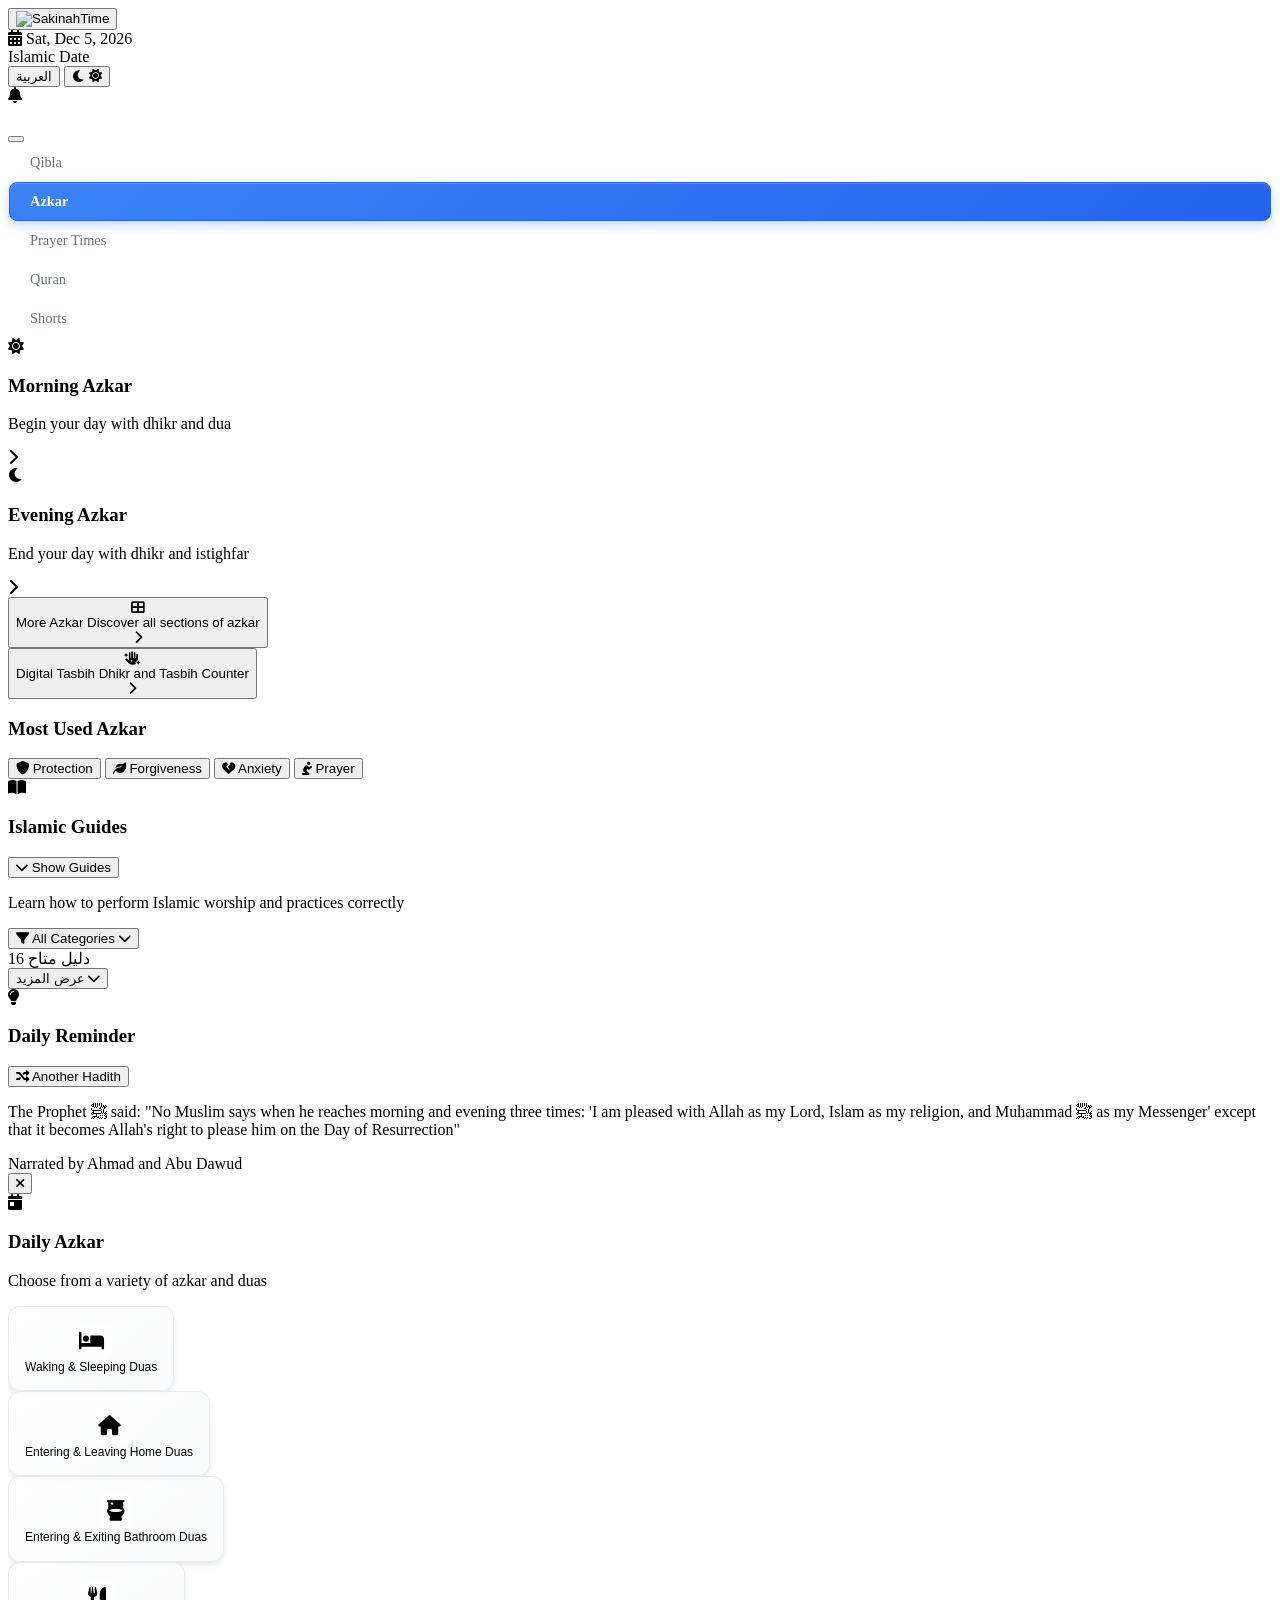
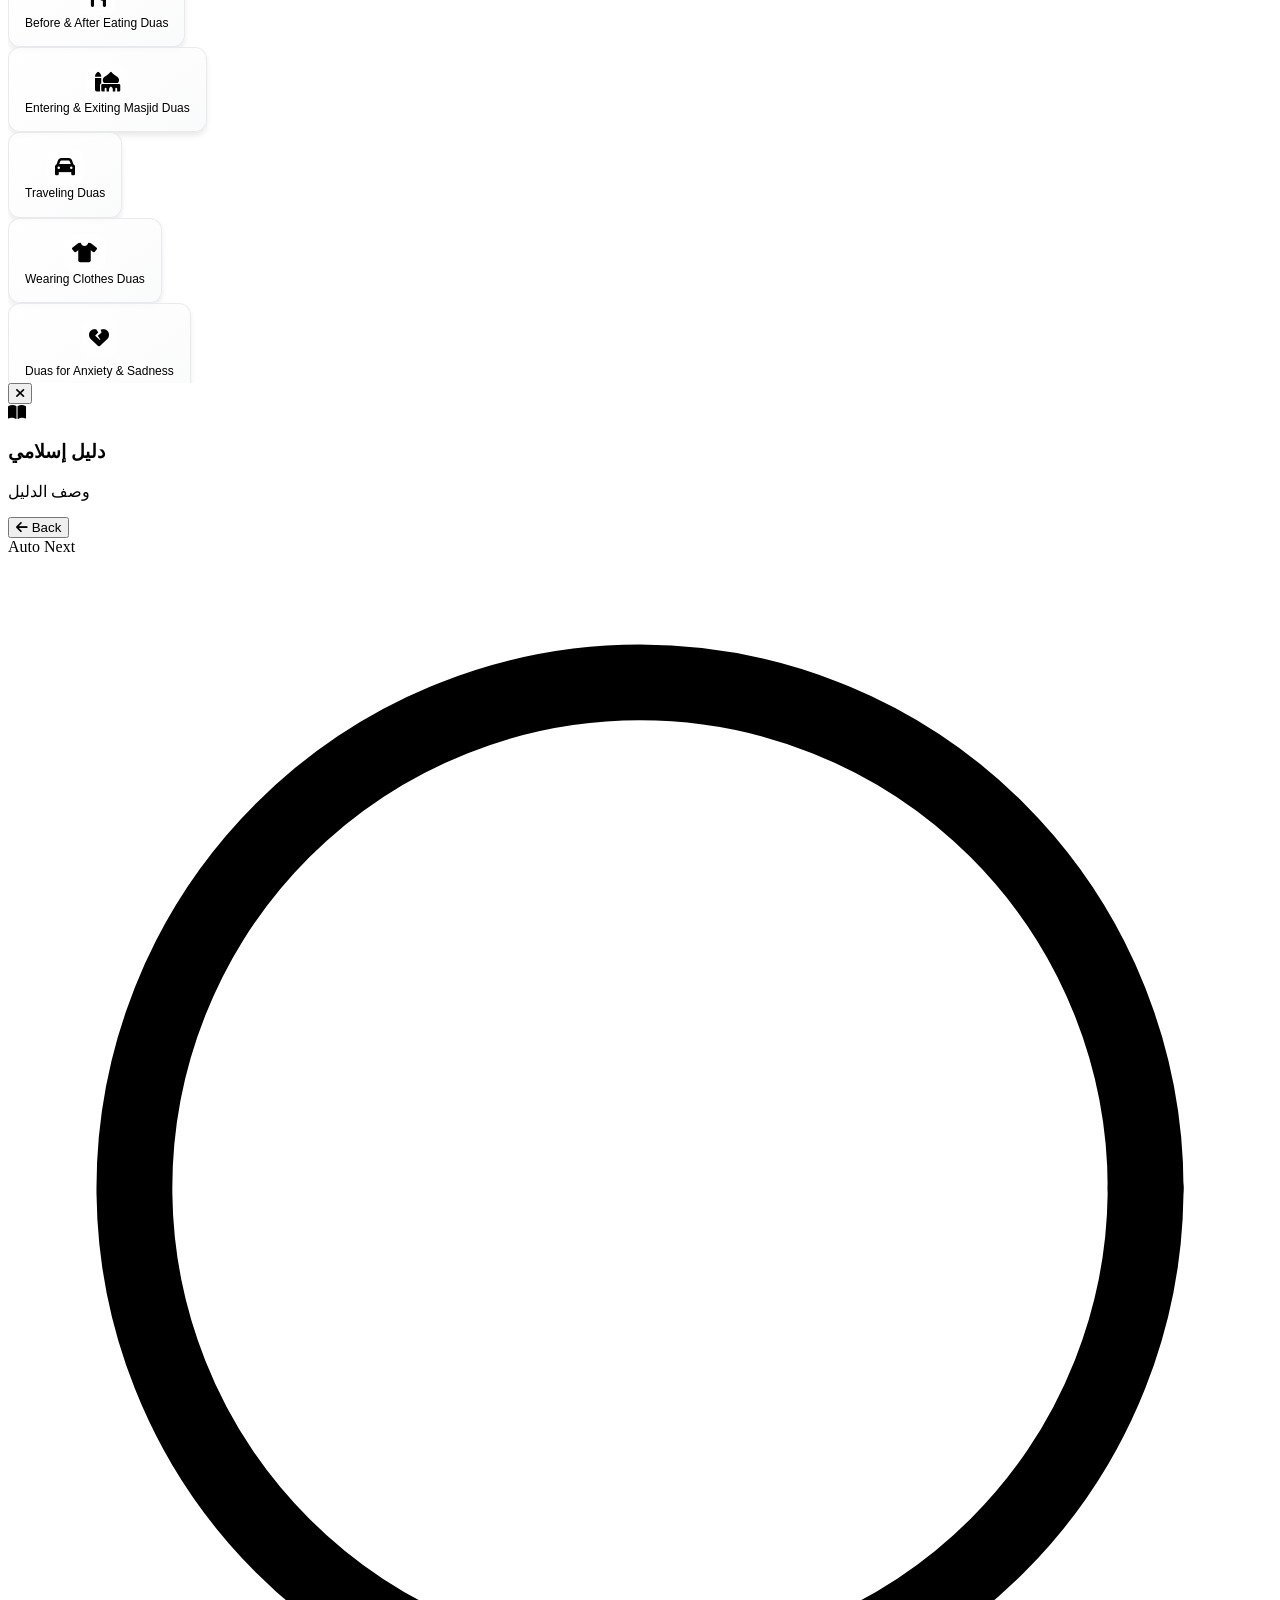
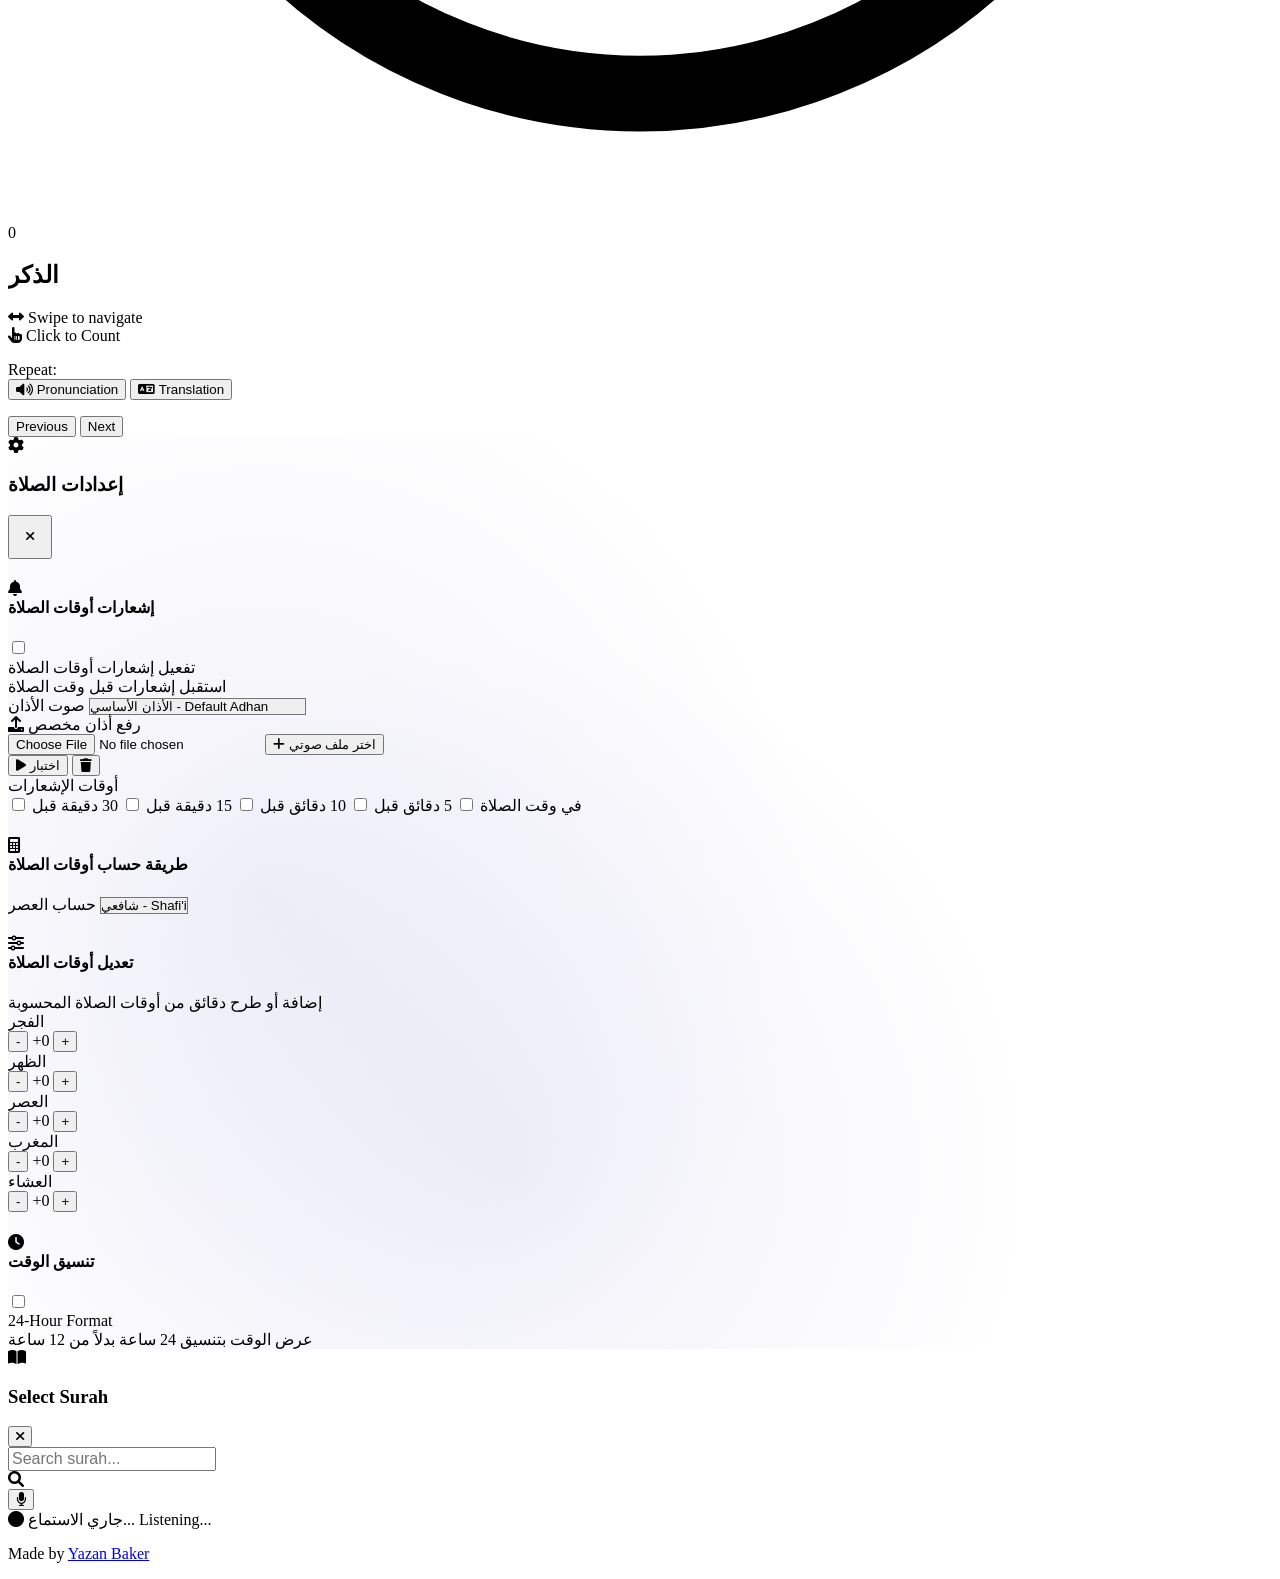
==== index.html @ d9d670bd "fixed https" ====
<!DOCTYPE html>
<html lang="en" dir="ltr" class="dark">
<head>
    <meta charset="UTF-8">
    <meta name="viewport" content="width=device-width, initial-scale=1.0, maximum-scale=1.0, user-scalable=no, viewport-fit=cover, height=device-height">
    <!-- Add iOS-specific meta tags -->
    <meta name="apple-mobile-web-app-capable" content="yes">
    <meta name="apple-mobile-web-app-status-bar-style" content="black-translucent">
    <meta name="apple-mobile-web-app-title" content="SakinahTime">
    <meta name="apple-touch-fullscreen" content="yes">
    <meta name="format-detection" content="telephone=no">
    <meta name="msapplication-tap-highlight" content="no">
    
    <!-- iOS Icons -->
    <link rel="apple-touch-icon" href="icon1.png">
    <link rel="apple-touch-icon" sizes="152x152" href="icon1.png">
    <link rel="apple-touch-icon" sizes="180x180" href="icon2.png">
    <link rel="apple-touch-icon" sizes="167x167" href="icon1.png">
    
    <!-- iOS Splash Screens -->
    <link rel="apple-touch-startup-image" media="screen and (device-width: 430px) and (device-height: 932px) and (-webkit-device-pixel-ratio: 3)" href="icon2.png">
    <link rel="apple-touch-startup-image" media="screen and (device-width: 393px) and (device-height: 852px) and (-webkit-device-pixel-ratio: 3)" href="icon2.png">
    <link rel="apple-touch-startup-image" media="screen and (device-width: 428px) and (device-height: 926px) and (-webkit-device-pixel-ratio: 3)" href="icon2.png">
    <link rel="apple-touch-startup-image" media="screen and (device-width: 390px) and (device-height: 844px) and (-webkit-device-pixel-ratio: 3)" href="icon2.png">
    <link rel="apple-touch-startup-image" media="screen and (device-width: 375px) and (device-height: 812px) and (-webkit-device-pixel-ratio: 3)" href="icon2.png">
    <link rel="apple-touch-startup-image" media="screen and (device-width: 414px) and (device-height: 896px) and (-webkit-device-pixel-ratio: 3)" href="icon2.png">
    <link rel="apple-touch-startup-image" media="screen and (device-width: 414px) and (device-height: 896px) and (-webkit-device-pixel-ratio: 2)" href="icon2.png">
    <link rel="apple-touch-startup-image" media="screen and (device-width: 375px) and (device-height: 667px) and (-webkit-device-pixel-ratio: 2)" href="icon2.png">
    <link rel="apple-touch-startup-image" media="screen and (device-width: 320px) and (device-height: 568px) and (-webkit-device-pixel-ratio: 2)" href="icon2.png">
    
    <link rel="manifest" href="manifest.json">
    <!-- Add favicon -->
    <link rel="icon" type="image/png" sizes="32x32" href="favicon-32x32.png">
    <link rel="icon" type="image/png" sizes="16x16" href="favicon-16x16.png">
    <link rel="shortcut icon" href="favicon.ico">
    <link rel="stylesheet" href="https://cdnjs.cloudflare.com/ajax/libs/font-awesome/6.0.0/css/all.min.css" />
    <!-- Reliable Quran fonts from Google Fonts -->
    <link href="https://fonts.googleapis.com/css2?family=Amiri+Quran:wght@400&display=swap" rel="stylesheet">
    <link href="https://fonts.googleapis.com/css2?family=Scheherazade+New:wght@400&display=swap" rel="stylesheet">
    <title>SakinahTime - سكينة</title>
    
    <!-- API Configuration: Uncomment and set this if your backend is on a different domain -->
    <script>window.API_BASE_URL = 'https://api.sakinahtime.com';</script>
    <script src="https://cdn.tailwindcss.com"></script>
    <script>
        // Configure Tailwind dark mode
        tailwind.config = {
            darkMode: 'class',
            theme: {
                extend: {
                    colors: {
                        dark: {
                            bg: '#1a1a1a',
                            text: '#ffffff',
                            primary: '#3B82F6',
                            secondary: '#4B5563'
                        }
                    }
                }
            }
        }
    </script>

    <!-- External CSS Files -->
    <link rel="stylesheet" href="styles/base.css">
    <link rel="stylesheet" href="styles/animations.css">
    <link rel="stylesheet" href="styles/components.css?v=1.1">
    <link rel="stylesheet" href="styles/responsive.css">










    <link href="https://fonts.googleapis.com/css2?family=Amiri+Quran&display=swap" rel="stylesheet">
</head>


<body class="bg-gradient-to-b from-gray-100 to-white dark:from-gray-900 dark:to-gray-800 text-gray-900 dark:text-gray-100 min-h-screen flex flex-col transition-colors duration-150 overflow-x-hidden">
    <!-- Remove debug panel -->
    

    
    <!-- Header Section -->
    <header class="bg-gradient-to-r from-white via-gray-50 to-white dark:from-gray-800 dark:via-gray-850 dark:to-gray-800 shadow-lg border-b border-gray-100 dark:border-gray-700">
        <div class="max-w-7xl mx-auto px-3 sm:px-6 lg:px-8">
            <div class="flex items-center justify-between py-3 sm:py-4">
                <!-- Brand Section -->
                <div class="flex items-center gap-3">
                    <button onclick="goToHomeScreen()" class="group focus:outline-none focus:ring-2 focus:ring-blue-500 focus:ring-offset-2 rounded-lg transition-transform duration-150" title="العودة للرئيسية - Go to Home">
                        <img src="icon1.png" alt="SakinahTime" class="h-8 w-8 sm:h-10 sm:w-10 rounded-lg shadow-md group-hover:shadow-lg transition-transform duration-150 group-hover:scale-105 border-2 border-transparent group-hover:border-blue-200 dark:group-hover:border-blue-400">
                    </button>
                    
                    <!-- Date Display -->
                    <div class="flex flex-col text-xs text-gray-500 dark:text-gray-400">
                        <div class="flex items-center gap-1">
                            <i class="fas fa-calendar-alt text-blue-500 text-[10px] sm:text-xs flex-shrink-0"></i>
                            <span id="gregorianDate" class="text-[10px] sm:text-xs">Loading...</span>
                        </div>
                        <div class="text-[8px] sm:text-[10px] text-gray-400 dark:text-gray-500" id="hijriDate"></div>
                    </div>
                </div>

                <!-- Actions Section -->
                <div class="flex items-center space-x-2 rtl:space-x-reverse">
                    <!-- Language Toggle -->
                    <button onclick="switchLanguage()" id="langToggle" 
                        class="group relative p-2 sm:p-2.5 text-sm font-medium text-gray-600 dark:text-gray-300 hover:text-blue-600 dark:hover:text-blue-400 bg-white/70 dark:bg-gray-700/70 hover:bg-blue-50 dark:hover:bg-blue-900/30 rounded-xl border border-gray-200 dark:border-gray-600 hover:border-blue-300 dark:hover:border-blue-500 transition-transform duration-150 focus:outline-none focus:ring-2 focus:ring-blue-500 focus:ring-offset-2 shadow-sm hover:shadow-md transform hover:scale-105" 
                        title="Switch Language - تبديل اللغة">
                        <i class="fas fa-globe text-sm sm:mr-1.5 rtl:sm:mr-0 rtl:sm:ml-1.5 group-hover:rotate-12 transition-transform duration-150"></i>
                        <span class="hidden sm:inline">English</span>
                        <span class="sm:hidden">EN</span>
                    </button>

                    <!-- Dark Mode Toggle -->
                    <button id="darkModeToggle" 
                        class="group relative p-2 sm:p-2.5 text-gray-600 dark:text-gray-300 hover:text-amber-600 dark:hover:text-amber-400 bg-white/70 dark:bg-gray-700/70 hover:bg-amber-50 dark:hover:bg-amber-900/30 rounded-xl border border-gray-200 dark:border-gray-600 hover:border-amber-300 dark:hover:border-amber-500 transition-transform duration-150 focus:outline-none focus:ring-2 focus:ring-amber-500 focus:ring-offset-2 shadow-sm hover:shadow-md transform hover:scale-105" 
                        title="Toggle Dark Mode - تبديل الوضع الليلي">
                        <i class="fas fa-moon dark:hidden text-sm group-hover:rotate-12 transition-transform duration-150"></i>
                        <i class="fas fa-sun hidden dark:block text-sm group-hover:rotate-180 transition-transform duration-150"></i>
                    </button>
                </div>
            </div>
        </div>
    </header>

    <!-- Reading Progress Bar -->
    <div id="readingProgressContainer" class="reading-progress-container">
        <div id="readingProgressBar" class="reading-progress-bar"></div>
    </div>



    <!-- Ayah Context Menu Popover -->
    <div id="ayahMenuPopover" style="display:none; position:absolute; z-index:10000;" class="bg-white dark:bg-gray-800 rounded-lg shadow-lg border border-gray-200 dark:border-gray-700 p-2 animate-general-fade-in">
      <div class="flex gap-1 justify-center">
        <button id="ayahMenuPlay" class="p-2 hover:bg-gray-100 dark:hover:bg-gray-700 rounded transition-colors" title="Play Ayah"><i class="fas fa-play"></i></button>
        <button id="ayahMenuTranslation" class="p-2 hover:bg-gray-100 dark:hover:bg-gray-700 rounded transition-colors" title="Show Translation"><i class="fas fa-language"></i></button>
        <button id="ayahMenuTafsir" class="p-2 hover:bg-gray-100 dark:hover:bg-gray-700 rounded transition-colors" title="Show Tafsir"><i class="fas fa-book-open"></i></button>
        <button id="ayahMenuBookmark" class="p-2 hover:bg-gray-100 dark:hover:bg-gray-700 rounded transition-colors" title="Bookmark"><i class="far fa-bookmark"></i></button>
                                    <div class="relative">
                                <button id="ayahMenuShare" class="p-2 hover:bg-gray-100 dark:hover:bg-gray-700 rounded transition-colors" title="Share Verse"><i class="fas fa-share-alt"></i></button>
                                <div id="shareDropdown" class="absolute right-0 top-full mt-1 bg-white dark:bg-gray-800 border border-gray-200 dark:border-gray-600 rounded-lg shadow-lg z-50 min-w-[160px] hidden">
                                    <button id="shareVerseOption" class="w-full text-left px-3 py-2 text-sm text-gray-700 dark:text-gray-200 hover:bg-gray-100 dark:hover:bg-gray-700 rounded-t-lg transition-colors">
                                        <i class="fas fa-share-alt mr-2"></i>
                                        <span id="shareVerseText">Share Verse</span>
                                    </button>
                                    <button id="generateVideoOption" class="w-full text-left px-3 py-2 text-sm text-gray-700 dark:text-gray-200 hover:bg-gray-100 dark:hover:bg-gray-700 rounded-b-lg transition-colors">
                                        <i class="fas fa-video mr-2"></i>
                                        <span id="generateVideoText">Generate Video</span>
                                    </button>
                                </div>
                            </div>
      </div>
    </div>
    <!-- Tutorial Modal -->
    <div id="tutorialModal" class="fixed inset-0 bg-black/60 z-50 hidden">
        <div class="fixed top-1/2 left-1/2 transform -translate-x-1/2 -translate-y-1/2 w-[90%] max-w-lg bg-white/95 dark:bg-gray-800/95 rounded-2xl p-8 shadow-2xl border border-white/20 dark:border-gray-700/50 text-right">
  
            <div class="text-center mb-6">
                <div class="w-16 h-16 mx-auto mb-4 bg-gradient-to-r from-blue-500 to-indigo-600 rounded-full flex items-center justify-center shadow-lg">
                    <i class="fas fa-bell text-2xl text-white"></i>
                </div>
                <h2 class="text-2xl font-bold bg-gradient-to-r from-blue-600 to-indigo-600 bg-clip-text text-transparent" id="tutorialTitle"></h2>
            </div>
  
            <div id="iosTutorial" class="hidden">
                <ol class="list-decimal list-inside space-y-4 text-gray-700 dark:text-gray-300" id="iosSteps"></ol>
                <div class="mt-6 p-4 bg-blue-50/70 dark:bg-blue-900/30 rounded-xl text-sm text-blue-700 dark:text-blue-300 border border-blue-200/50 dark:border-blue-700/50" id="iosNote"></div>
            </div>
  
            <div id="androidTutorial" class="hidden">
                <ol class="list-decimal list-inside space-y-4 text-gray-700 dark:text-gray-300" id="androidSteps"></ol>
            </div>
  
            <div class="mt-8 flex justify-center">
                <button onclick="closeTutorial()" class="bg-gradient-to-r from-blue-500 to-indigo-600 hover:from-blue-600 hover:to-indigo-700 text-white px-8 py-3 rounded-xl font-medium shadow-lg hover:shadow-xl transform hover:scale-105 transition-all duration-200" id="gotItButton"></button>
            </div>
        </div>
    </div>
  
  

    <!-- Tab Navigation -->
    <div class="main-tab-navigation flex justify-center bg-gradient-to-r from-gray-50 via-white to-gray-50 dark:from-gray-800 dark:via-gray-750 dark:to-gray-800 border-b-2 border-gray-100 dark:border-gray-700 px-4 py-2 shadow-sm">
        <div class="main-tab-container flex bg-white/60 dark:bg-gray-800/60 backdrop-blur-sm rounded-xl p-1 border border-gray-200/50 dark:border-gray-600/50 shadow-inner">
        <div class="tab" data-tab="qibla" id="qiblaTab" title="القبلة - Qibla Direction">القبلة</div>
        <div class="tab active" data-tab="adhkar" id="adhkarTab" title="الأذكار - Daily Remembrance">الأذكار</div>
        <div class="tab" data-tab="prayer" id="prayerTab" title="أوقات الصلاة - Prayer Times">أوقات الصلاة</div>
        <div class="tab" data-tab="quran" id="quranTab" title="القرآن - Holy Quran">القرآن</div>
        <div class="tab" data-tab="video" id="videoTab" title="إنشاء الفيديو - Shorts">فيديو</div>
        </div>
    </div>

    <!-- Quran Controls - Moved outside main for proper sticky behavior -->
    <div class="quran-controls-sticky flex items-center justify-between px-4 py-2 mb-6 gap-2 flex-nowrap min-w-0 z-50">
                    <!-- Left Section: Controls -->
                    <div class="flex items-center gap-1 flex-shrink-0">
                        <!-- Settings Button -->
                        <button onclick="toggleQuranSettings()" class="rounded-md p-2 transition-colors text-sm flex-shrink-0" id="settingsBtn" title="Quran Settings - إعدادات القرآن">
                            <i class="fas fa-cog w-3 h-3"></i>
                        </button>
                        
                        <!-- Reading Mode Button -->
                        <button onclick="toggleReadingMode()" id="btnReadingMode" class="text-green px-3 py-2 rounded-md  transition-colors text-sm flex-shrink-0" title="Toggle Reading Mode - تبديل وضع القراءة" disabled>
                            <i class="fas fa-book-open w-3 h-3"></i>
                        </button>
                        </div>

                    <!-- Center Section: Page & Juz Indicator -->
                    <div id="pageJuzIndicator" class="flex items-center gap-2 text-xs text-gray-500 dark:text-gray-400 hidden">
                        <span id="currentPageIndicator" class="px-2 py-1">صفحة ١</span>
                        <span id="currentJuzIndicator" class="px-2 py-1">جزء ١</span>
                        </div>

                    <!-- Right Section: Surah Selector -->
                    <div class="flex items-center flex-shrink-0 min-w-0">
                        <button id="surahMenuBtn" class="rounded-md px-3 py-2 flex items-center gap-2 text-sm transition-colors overflow-hidden" title="Select Surah - اختر السورة">
                            <span id="selectedSurahText" class="truncate">اختر السورة</span>
                            <i class="fas fa-chevron-down text-xs flex-shrink-0"></i>
                        </button>
                        </div>
                        </div>

    <main class="flex-grow flex items-center justify-center islamic-pattern overflow-y-auto">
        <!-- Loading Spinner -->
        <div id="loadingSpinner" class="fixed inset-0 flex justify-center items-center bg-white dark:bg-black z-50">
            <div class="w-12 h-12 border-4 border-blue-500 border-t-transparent rounded-full animate-spin"></div>
        </div>

        <!-- Quran Tab Content -->
        <div id="quranContent" class="tab-content w-full max-w-4xl p-4">
            <div class="bg-white dark:bg-gray-800 rounded-xl shadow-lg p-6">
                        
                <!-- Quran Search Bar -->
                <div class="quran-search-container mb-4">
                    <div class="relative">
                                        <div class="flex items-center bg-white/90 dark:bg-gray-700/90 backdrop-blur-sm border border-gray-200 dark:border-gray-600 rounded-xl shadow-lg overflow-hidden" dir="auto">
                    <div class="flex-shrink-0 px-4">
                        <i class="fas fa-search text-gray-400 dark:text-gray-500"></i>
                    </div>
                    <input 
                        type="text" 
                        id="quranSearchInput" 
                        class="flex-1 px-3 py-3 bg-transparent border-none outline-none text-gray-800 dark:text-gray-200 placeholder-gray-500 dark:placeholder-gray-400"
                        placeholder=""
                        autocomplete="off"
                        dir="auto"
                    >
                    <div class="flex-shrink-0 px-2">
                        <button 
                            id="quranSearchClearBtn" 
                            class="hidden p-2 text-gray-400 hover:text-gray-600 dark:hover:text-gray-300 transition-colors"
                            onclick="clearQuranSearch()"
                            title="Clear Search - مسح البحث"
                        >
                            <i class="fas fa-times"></i>
                        </button>
                    </div>
                </div>
                        
                        <!-- Search Results Dropdown -->
                        <div id="quranSearchResults" class="absolute top-full left-0 right-0 mt-2 bg-white/95 dark:bg-gray-800/95 backdrop-blur-sm border border-gray-200 dark:border-gray-600 rounded-xl shadow-2xl max-h-96 overflow-y-auto z-[60] hidden">
                            <!-- Results will be populated here -->
                        </div>
                        </div>
                        </div>
                        
                <!-- Quran Settings Side Menu -->
                <div id="quranSettingsMenu" class="fixed inset-y-0 right-0 w-80 bg-white/95 dark:bg-gray-900/95 shadow-2xl border-l border-white/30 dark:border-gray-600/50 transform translate-x-full transition-transform duration-200 ease-in-out z-[60] hidden" style="background-image: radial-gradient(circle at 20% 50%, rgba(120, 119, 198, 0.1) 0%, transparent 50%), radial-gradient(circle at 80% 20%, rgba(255, 255, 255, 0.1) 0%, transparent 50%), radial-gradient(circle at 40% 80%, rgba(120, 119, 198, 0.1) 0%, transparent 50%);">
                    <div class="flex flex-col h-full">
                        <!-- Header -->
                        <div class="flex items-center justify-between p-4 border-b border-white/20 dark:border-gray-600/30 bg-gradient-to-r from-transparent via-white/10 to-transparent" style="min-height: 60px;">
                            <div class="flex items-center gap-3">
                                <div class="w-10 h-10 bg-gradient-to-r from-blue-500 to-indigo-600 rounded-full flex items-center justify-center shadow-lg">
                                    <i class="fas fa-cog text-white text-lg"></i>
                                </div>
                                <h3 class="text-lg font-bold text-gray-800 dark:text-white flex-1 min-w-0 pr-4" id="settingsTitle" style="overflow: hidden; text-overflow: ellipsis; white-space: nowrap;">إعدادات القرآن</h3>
                            </div>
                            <button id="closeSettingsBtn" onclick="toggleQuranSettings()" class="w-10 h-10 bg-gray-200 dark:bg-gray-700 hover:bg-gray-300 dark:hover:bg-gray-600 text-gray-600 dark:text-gray-300 hover:text-gray-800 dark:hover:text-white rounded-full flex items-center justify-center transition-all duration-200 hover:scale-110 shadow-lg flex-shrink-0" style="min-width: 44px; min-height: 44px;">
                                <i class="fas fa-times text-sm"></i>
                        </button>
                        </div>

                        <!-- Settings Content -->
                        <div class="flex-1 p-4 space-y-6 overflow-y-auto">
                            <!-- Font Size Settings -->
                            <div class="bg-white/70 dark:bg-gray-700/70 backdrop-blur-sm rounded-xl p-4 border border-white/30 dark:border-gray-600/50 shadow-md">
                                <h4 class="text-md font-medium mb-3 flex items-center gap-2">
                                    <div class="w-8 h-8 bg-gradient-to-r from-blue-500 to-indigo-600 rounded-full flex items-center justify-center">
                                        <i class="fas fa-text-height text-white text-sm"></i>
                                    </div>
                                    <span id="fontSizeTitle" class="font-bold text-gray-800 dark:text-gray-200">حجم الخط</span>
                                </h4>
                                <div class="space-y-3">
                                    <div class="flex items-center justify-between">
                                        <span class="text-sm text-gray-700 dark:text-gray-300" id="currentSizeLabel">حجم الخط الحالي</span>
                                        <span id="currentFontSize" class="text-sm font-mono bg-gradient-to-r from-blue-100 to-indigo-100 dark:from-blue-900/50 dark:to-indigo-900/50 text-blue-700 dark:text-blue-300 px-3 py-1.5 rounded-lg border border-blue-200 dark:border-blue-700">2rem</span>
                                    </div>
                                    <div class="flex items-center gap-2">
                                        <button id="decreaseBtn" onclick="decreaseTextSize()" class="bg-gradient-to-r from-red-100 to-pink-100 dark:from-red-900/30 dark:to-pink-900/30 hover:from-red-200 hover:to-pink-200 dark:hover:from-red-800/40 dark:hover:to-pink-800/40 text-red-600 dark:text-red-400 p-2 rounded-lg transition-all duration-200 hover:scale-105 shadow-sm" title="تصغير الخط">
                                            <i class="fas fa-minus text-sm"></i>
                            </button>
                                        <div class="flex-1 mx-2">
                                            <input type="range" id="fontSizeSlider" min="1" max="4" step="0.1" value="2" class="w-full h-2 bg-gradient-to-r from-blue-200 to-indigo-200 dark:from-blue-800 to-indigo-800 rounded-lg appearance-none cursor-pointer">
                                        </div>
                                        <button id="increaseBtn" onclick="increaseTextSize()" class="bg-gradient-to-r from-green-100 to-emerald-100 dark:from-green-900/30 dark:to-emerald-900/30 hover:from-green-200 hover:to-emerald-200 dark:hover:from-green-800/40 dark:hover:to-emerald-800/40 text-green-600 dark:text-green-400 p-2 rounded-lg transition-all duration-200 hover:scale-105 shadow-sm" title="تكبير الخط">
                                            <i class="fas fa-plus text-sm"></i>
                            </button>
                                    </div>
                                    <button onclick="resetTextSize()" class="w-full bg-gradient-to-r from-blue-500 to-indigo-600 hover:from-blue-600 hover:to-indigo-700 text-white py-2 px-4 rounded-lg transition-all duration-200 hover:scale-105 text-sm font-medium shadow-lg" id="resetSizeBtn">
                                        <i class="fas fa-undo mr-2"></i>
                                        <span id="resetSizeText">إعادة تعيين الحجم</span>
                            </button>
                            </div>
                        </div>

                            <!-- Font Family Settings -->
                            <div class="bg-white/70 dark:bg-gray-700/70 backdrop-blur-sm rounded-xl p-4 border border-white/30 dark:border-gray-600/50 shadow-md">
                                <h4 class="text-md font-medium mb-3 flex items-center gap-2">
                                    <div class="w-8 h-8 bg-gradient-to-r from-green-500 to-emerald-600 rounded-full flex items-center justify-center">
                                        <i class="fas fa-font text-white text-sm"></i>
                                    </div>
                                    <span id="fontFamilyTitle" class="font-bold text-gray-800 dark:text-gray-200">نوع الخط</span>
                                </h4>
                                <div class="space-y-2">
                                    <label class="flex items-center p-3 bg-gradient-to-r from-white/60 to-gray-50/60 dark:from-gray-600/60 dark:to-gray-700/60 backdrop-blur-sm border border-white/40 dark:border-gray-600/40 rounded-lg hover:from-white/80 hover:to-gray-50/80 dark:hover:from-gray-600/80 dark:hover:to-gray-700/80 cursor-pointer transition-all duration-200 hover:scale-[1.02] shadow-sm">
                                        <input type="radio" name="fontFamily" value="quran-font" class="mr-3 text-green-500 focus:ring-green-500" checked>
                                        <div class="flex-1">
                                            <div class="font-medium text-gray-800 dark:text-gray-200" id="font1Name">خط القرآن الأصلي</div>
                                            <div class="text-sm text-gray-600 dark:text-gray-400">Uthmanic Hafs</div>
                    </div>
                                    </label>
                                    <label class="flex items-center p-3 bg-gradient-to-r from-white/60 to-gray-50/60 dark:from-gray-600/60 dark:to-gray-700/60 backdrop-blur-sm border border-white/40 dark:border-gray-600/40 rounded-lg hover:from-white/80 hover:to-gray-50/80 dark:hover:from-gray-600/80 dark:hover:to-gray-700/80 cursor-pointer transition-all duration-200 hover:scale-[1.02] shadow-sm">
                                        <input type="radio" name="fontFamily" value="utman-taha" class="mr-3 text-green-500 focus:ring-green-500">
                                        <div class="flex-1">
                                            <div class="font-medium text-gray-800 dark:text-gray-200" id="font2Name">خط عثمان طه</div>
                                            <div class="text-sm text-gray-600 dark:text-gray-400">Utman Taha Naskh</div>
                </div>
                                    </label>
                                    <label class="flex items-center p-3 bg-gradient-to-r from-white/60 to-gray-50/60 dark:from-gray-600/60 dark:to-gray-700/60 backdrop-blur-sm border border-white/40 dark:border-gray-600/40 rounded-lg hover:from-white/80 hover:to-gray-50/80 dark:hover:from-gray-600/80 dark:hover:to-gray-700/80 cursor-pointer transition-all duration-200 hover:scale-[1.02] shadow-sm">
                                        <input type="radio" name="fontFamily" value="al-mushaf" class="mr-3 text-green-500 focus:ring-green-500">
                                        <div class="flex-1">
                                            <div class="font-medium text-gray-800 dark:text-gray-200" id="font3Name">خط القلم</div>
                                            <div class="text-sm text-gray-600 dark:text-gray-400">Al Qalam</div>
                                        </div>
                                    </label>
                                    <label class="flex items-center p-3 bg-gradient-to-r from-white/60 to-gray-50/60 dark:from-gray-600/60 dark:to-gray-700/60 backdrop-blur-sm border border-white/40 dark:border-gray-600/40 rounded-lg hover:from-white/80 hover:to-gray-50/80 dark:hover:from-gray-600/80 dark:hover:to-gray-700/80 cursor-pointer transition-all duration-200 hover:scale-[1.02] shadow-sm">
                                        <input type="radio" name="fontFamily" value="system-arabic" class="mr-3 text-green-500 focus:ring-green-500">
                                        <div class="flex-1">
                                            <div class="font-medium text-gray-800 dark:text-gray-200" id="font4Name">خط النظام العربي</div>
                                            <div class="text-sm text-gray-600 dark:text-gray-400" id="font4Desc">Arial</div>
                                        </div>
                                    </label>
                                </div>
                            </div>



                            <!-- Audio Settings -->
                            <div class="bg-white/70 dark:bg-gray-700/70 backdrop-blur-sm rounded-xl p-4 border border-white/30 dark:border-gray-600/50 shadow-md">
                                <h4 class="text-md font-medium mb-3 flex items-center gap-2">
                                    <div class="w-8 h-8 bg-gradient-to-r from-red-500 to-pink-600 rounded-full flex items-center justify-center">
                                        <i class="fas fa-volume-up text-white text-sm"></i>
                                    </div>
                                    <span id="audioTitle" class="font-bold text-gray-800 dark:text-gray-200">إعدادات الصوت</span>
                                </h4>
                                <div class="space-y-3">
                                    <div>
                                        <label class="block text-sm font-medium mb-2 text-gray-700 dark:text-gray-300" id="reciterLabel">القارئ</label>
                                        <select id="reciterSelect" class="w-full p-3 bg-white dark:bg-gray-800 border border-gray-300 dark:border-gray-600 rounded-lg text-gray-800 dark:text-gray-200 focus:ring-2 focus:ring-red-500 focus:border-red-500 transition-all duration-200 shadow-sm" style="background-image: none;">
                                            <!-- Reciter options will be loaded dynamically from API -->
                                        </select>
                                    </div>
                                    <div>
                                        <label class="block text-sm font-medium mb-2 text-gray-700 dark:text-gray-300" id="playbackSpeedLabel">سرعة التشغيل</label>
                                        <select id="playbackSpeedSelect" class="w-full p-3 bg-white dark:bg-gray-800 border border-gray-300 dark:border-gray-600 rounded-lg text-gray-800 dark:text-gray-200 focus:ring-2 focus:ring-red-500 focus:border-red-500 transition-all duration-200 shadow-sm" style="background-image: none;">
                                            <option value="0.5" id="speed1" class="text-gray-800 dark:text-gray-200 bg-white dark:bg-gray-800">بطيء (0.5x)</option>
                                            <option value="0.75" id="speed2" class="text-gray-800 dark:text-gray-200 bg-white dark:bg-gray-800">أبطأ (0.75x)</option>
                                            <option value="1" selected id="speed3" class="text-gray-800 dark:text-gray-200 bg-white dark:bg-gray-800">عادي (1x)</option>
                                            <option value="1.25" id="speed4" class="text-gray-800 dark:text-gray-200 bg-white dark:bg-gray-800">أسرع (1.25x)</option>
                                            <option value="1.5" id="speed5" class="text-gray-800 dark:text-gray-200 bg-white dark:bg-gray-800">سريع (1.5x)</option>
                                        </select>
                                    </div>
                                    <div class="bg-gradient-to-r from-blue-50/60 to-indigo-50/60 dark:from-blue-900/20 dark:to-indigo-900/20 backdrop-blur-sm border border-blue-200/50 dark:border-blue-700/50 rounded-lg p-3">
                                        <label class="flex items-center gap-3 cursor-pointer">
                                            <input type="checkbox" id="continuousPlayToggle" class="w-4 h-4 text-blue-600 bg-white/80 border-blue-300 rounded focus:ring-blue-500 dark:focus:ring-blue-600 dark:ring-offset-gray-800 focus:ring-2 dark:bg-gray-700 dark:border-blue-600">
                                            <div>
                                                <div class="text-sm font-medium text-gray-800 dark:text-gray-200" id="continuousPlayLabel">تشغيل مستمر حتى نهاية السورة</div>
                                                <div class="text-xs text-gray-600 dark:text-gray-400" id="continuousPlayDesc">عند التشغيل، يستمر حتى آخر آية في السورة</div>
                                            </div>
                                        </label>
                                    </div>

                                    <div class="bg-gradient-to-r from-green-50/60 to-emerald-50/60 dark:from-green-900/20 dark:to-emerald-900/20 backdrop-blur-sm border border-green-200/50 dark:border-green-700/50 rounded-lg p-3">
                                        <label class="flex items-center gap-3 cursor-pointer">
                                            <input type="checkbox" id="singleVerseLoopToggle" class="w-4 h-4 text-green-600 bg-white/80 border-green-300 rounded focus:ring-green-500 dark:focus:ring-green-600 dark:ring-offset-gray-800 focus:ring-2 dark:bg-gray-700 dark:border-green-600">
                                            <div>
                                                <div class="text-sm font-medium text-gray-800 dark:text-gray-200" id="singleVerseLoopLabel">تكرار الآية الواحدة للحفظ</div>
                                                <div class="text-xs text-gray-600 dark:text-gray-400" id="singleVerseLoopDesc">يكرر الآية الحالية باستمرار لمساعدة الحفظ</div>
                                            </div>
                                        </label>
                                    </div>

                                </div>
                            </div>
                        </div>
                    </div>
                </div>

                <div id="quranContent" class="space-y-3">
                    <div class="text-center text-2xl leading-loose font-quran-original" id="arabicText">
                    </div>
                    
                    <!-- Quick Surahs Section (shown when no surah is selected) -->
                    <div id="quickSurahsSection" class="max-w-2xl mx-auto">
                        <div class="text-center mb-4">
                            <h3 class="text-lg font-semibold text-gray-800 dark:text-gray-200 mb-2" id="quickSurahsTitle">السور الأكثر قراءة</h3>
                            <p class="text-sm text-gray-600 dark:text-gray-400" id="quickSurahsDesc">Quick access to commonly read surahs</p>
                        </div>
                        
                        <div class="grid grid-cols-2 sm:grid-cols-3 gap-2">
                            <!-- Al-Fatiha -->
                            <button onclick="loadQuickSurah(1)" class="bg-gradient-to-r from-green-50/80 to-emerald-50/80 dark:from-green-900/40 dark:to-emerald-900/40 hover:from-green-100/80 hover:to-emerald-100/80 dark:hover:from-green-900/60 dark:hover:to-emerald-900/60 text-green-700 dark:text-green-300 p-3 rounded-lg text-sm font-medium transition-all duration-200 border border-green-200/50 dark:border-green-700/50 shadow-sm hover:shadow-md transform hover:scale-[1.02]">
                                <div class="flex flex-col items-center gap-1">
                                    <div class="w-6 h-6 bg-green-500/20 rounded-full flex items-center justify-center mb-1">
                                        <span class="text-xs font-bold">١</span>
                                    </div>
                                    <span class="text-xs font-bold">الفاتحة</span>
                                    <span class="text-xs opacity-75">Al-Fatiha</span>
                                </div>
                            </button>
                            
                            <!-- Al-Baqarah -->
                            <button onclick="loadQuickSurah(2)" class="bg-gradient-to-r from-blue-50/80 to-cyan-50/80 dark:from-blue-900/40 dark:to-cyan-900/40 hover:from-blue-100/80 hover:to-cyan-100/80 dark:hover:from-blue-900/60 dark:hover:to-cyan-900/60 text-blue-700 dark:text-blue-300 p-3 rounded-lg text-sm font-medium transition-all duration-200 border border-blue-200/50 dark:border-blue-700/50 shadow-sm hover:shadow-md transform hover:scale-[1.02]">
                                <div class="flex flex-col items-center gap-1">
                                    <div class="w-6 h-6 bg-blue-500/20 rounded-full flex items-center justify-center mb-1">
                                        <span class="text-xs font-bold">٢</span>
                                    </div>
                                    <span class="text-xs font-bold">البقرة</span>
                                    <span class="text-xs opacity-75">Al-Baqarah</span>
                                </div>
                            </button>
                            
                            <!-- Yasin -->
                            <button onclick="loadQuickSurah(36)" class="bg-gradient-to-r from-purple-50/80 to-indigo-50/80 dark:from-purple-900/40 dark:to-indigo-900/40 hover:from-purple-100/80 hover:to-indigo-100/80 dark:hover:from-purple-900/60 dark:hover:to-indigo-900/60 text-purple-700 dark:text-purple-300 p-3 rounded-lg text-sm font-medium transition-all duration-200 border border-purple-200/50 dark:border-purple-700/50 shadow-sm hover:shadow-md transform hover:scale-[1.02]">
                                <div class="flex flex-col items-center gap-1">
                                    <div class="w-6 h-6 bg-purple-500/20 rounded-full flex items-center justify-center mb-1">
                                        <span class="text-xs font-bold">٣٦</span>
                                    </div>
                                    <span class="text-xs font-bold">يس</span>
                                    <span class="text-xs opacity-75">Ya-Sin</span>
                                </div>
                            </button>
                            
                            <!-- Al-Kahf -->
                            <button onclick="loadQuickSurah(18)" class="bg-gradient-to-r from-orange-50/80 to-red-50/80 dark:from-orange-900/40 dark:to-red-900/40 hover:from-orange-100/80 hover:to-red-100/80 dark:hover:from-orange-900/60 dark:hover:to-red-900/60 text-orange-700 dark:text-orange-300 p-3 rounded-lg text-sm font-medium transition-all duration-200 border border-orange-200/50 dark:border-orange-700/50 shadow-sm hover:shadow-md transform hover:scale-[1.02]">
                                <div class="flex flex-col items-center gap-1">
                                    <div class="w-6 h-6 bg-orange-500/20 rounded-full flex items-center justify-center mb-1">
                                        <span class="text-xs font-bold">١٨</span>
                                    </div>
                                    <span class="text-xs font-bold">الكهف</span>
                                    <span class="text-xs opacity-75">Al-Kahf</span>
                                </div>
                            </button>
                            
                            <!-- Al-Mulk -->
                            <button onclick="loadQuickSurah(67)" class="bg-gradient-to-r from-teal-50/80 to-cyan-50/80 dark:from-teal-900/40 dark:to-cyan-900/40 hover:from-teal-100/80 hover:to-cyan-100/80 dark:hover:from-teal-900/60 dark:hover:to-cyan-900/60 text-teal-700 dark:text-teal-300 p-3 rounded-lg text-sm font-medium transition-all duration-200 border border-teal-200/50 dark:border-teal-700/50 shadow-sm hover:shadow-md transform hover:scale-[1.02]">
                                <div class="flex flex-col items-center gap-1">
                                    <div class="w-6 h-6 bg-teal-500/20 rounded-full flex items-center justify-center mb-1">
                                        <span class="text-xs font-bold">٦٧</span>
                                    </div>
                                    <span class="text-xs font-bold">الملك</span>
                                    <span class="text-xs opacity-75">Al-Mulk</span>
                                </div>
                            </button>
                            
                            <!-- Al-Ikhlas -->
                            <button onclick="loadQuickSurah(112)" class="bg-gradient-to-r from-pink-50/80 to-rose-50/80 dark:from-pink-900/40 dark:to-rose-900/40 hover:from-pink-100/80 hover:to-rose-100/80 dark:hover:from-pink-900/60 dark:hover:to-rose-900/60 text-pink-700 dark:text-pink-300 p-3 rounded-lg text-sm font-medium transition-all duration-200 border border-pink-200/50 dark:border-pink-700/50 shadow-sm hover:shadow-md transform hover:scale-[1.02]">
                                <div class="flex flex-col items-center gap-1">
                                    <div class="w-6 h-6 bg-pink-500/20 rounded-full flex items-center justify-center mb-1">
                                        <span class="text-xs font-bold">١١٢</span>
                                    </div>
                                    <span class="text-xs font-bold">الإخلاص</span>
                                    <span class="text-xs opacity-75">Al-Ikhlas</span>
                                </div>
                            </button>
                        </div>
                    </div>
                    
                    <div class="text-center text-lg text-gray-600 dark:text-gray-400" id="translationText"></div>
                </div>

            </div>
        </div>

        <!-- Qibla Tab Content -->
        <div id="qiblaContent" class="tab-content w-full p-4">
            <!-- Professional Compass Interface -->
            <div class="max-w-md mx-auto">
                <!-- Location Display -->
                <div class="bg-white/90 dark:bg-gray-800/90 backdrop-blur-sm rounded-2xl p-4 mb-4 shadow-2xl border border-white/20 dark:border-gray-700/50">
                    <div class="flex items-center justify-between mb-3">
                        <div class="flex items-center gap-3">
                            <div class="w-10 h-10 bg-gradient-to-r from-blue-500 to-indigo-600 rounded-full flex items-center justify-center shadow-lg">
                                <i class="fas fa-location-dot text-white text-sm"></i>
                            </div>
                            <h3 class="text-lg font-semibold text-gray-800 dark:text-white" id="locationTitle">الموقع الحالي</h3>
                        </div>
                        <button id="refreshLocationBtn" class="bg-gray-100 hover:bg-gray-200 dark:bg-gray-700 dark:hover:bg-gray-600 text-gray-600 dark:text-gray-300 p-2.5 rounded-lg transition-colors duration-200">
                            <i class="fas fa-sync-alt text-sm"></i>
                        </button>
                    </div>
                    <div class="space-y-2 text-sm">
                        <div class="flex items-center gap-2 text-gray-600 dark:text-gray-300">
                            <i class="fas fa-map-marker-alt text-blue-500 w-4"></i>
                            <span id="locationInfo">جاري تحديد الموقع...</span>
                        </div>
                        <div class="flex items-center gap-2 text-gray-600 dark:text-gray-300">
                            <i class="fas fa-route text-green-500 w-4"></i>
                            <span id="qiblaDistance">جاري الحساب...</span>
                        </div>
                    </div>
                </div>

                <!-- Professional Compass Container -->
                <div class="bg-white/90 dark:bg-gray-800/90 backdrop-blur-sm rounded-2xl p-6 shadow-2xl border border-white/20 dark:border-gray-700/50">
                    <div class="relative w-80 h-80 mx-auto">
                        <!-- Outer Ring with Degree Markings -->
                        <div class="absolute inset-0 rounded-full bg-gradient-to-br from-gray-50 via-white to-gray-100 dark:from-gray-700 dark:via-gray-600 dark:to-gray-700 border-4 border-gray-200/50 dark:border-gray-500/50 shadow-inner">
                            <!-- Degree Ring -->
                            <div class="absolute inset-2 rounded-full border border-gray-300/30 dark:border-gray-500/30">
                                <!-- Rotating Compass Rose -->
                                <div class="absolute inset-0 rounded-full transition-transform duration-500 ease-out" id="compassRose" style="transform: rotate(0deg);">
                                    <!-- Cardinal Direction Markers -->
                                    <div class="absolute inset-0 rounded-full">
                                        <!-- North -->
                                        <div class="absolute top-1 left-1/2 transform -translate-x-1/2 flex flex-col items-center">
                                            <div class="w-1 h-6 bg-red-500 rounded-full shadow-lg"></div>
                                            <div class="mt-1 bg-red-500 text-white text-xs font-bold px-2 py-0.5 rounded-full shadow-lg">N</div>
                                        </div>
                                        <!-- East -->
                                        <div class="absolute right-1 top-1/2 transform -translate-y-1/2 flex flex-col items-center">
                                            <div class="h-1 w-6 bg-gray-500 rounded-full shadow-lg"></div>
                                            <div class="mt-1 bg-gray-500 text-white text-xs font-bold px-2 py-0.5 rounded-full shadow-lg">E</div>
                                        </div>
                                        <!-- South -->
                                        <div class="absolute bottom-1 left-1/2 transform -translate-x-1/2 flex flex-col items-center">
                                            <div class="w-1 h-6 bg-gray-500 rounded-full shadow-lg"></div>
                                            <div class="mt-1 bg-gray-500 text-white text-xs font-bold px-2 py-0.5 rounded-full shadow-lg">S</div>
                                        </div>
                                        <!-- West -->
                                        <div class="absolute left-1 top-1/2 transform -translate-y-1/2 flex flex-col items-center">
                                            <div class="h-1 w-6 bg-gray-500 rounded-full shadow-lg"></div>
                                            <div class="mt-1 bg-gray-500 text-white text-xs font-bold px-2 py-0.5 rounded-full shadow-lg">W</div>
                                        </div>
                                    </div>
                                    
                                    <!-- Degree Markings -->
                                    <div class="absolute inset-4 rounded-full" id="degreeMarkings">
                                        <!-- Generated by JavaScript -->
                                    </div>
                                </div>
                            </div>
                        </div>

                        <!-- Qibla Direction Indicator (Fixed) -->
                        <div class="absolute inset-0 flex items-center justify-center pointer-events-none">
                            <div class="absolute -top-8 left-1/2 transform -translate-x-1/2 z-20">
                                <div class="flex flex-col items-center">
                                    <!-- Qibla Icon -->
                                    <div id="qiblaIndicator" class="w-12 h-12 bg-gradient-to-br from-green-400 to-emerald-600 rounded-full flex items-center justify-center shadow-2xl border-2 border-white/50 dark:border-gray-700/50 transition-all duration-300">
                                        <i class="fas fa-kaaba text-white text-lg"></i>
                                    </div>
                                    <!-- Direction Arrow -->
                                    <div class="w-0 h-0 border-l-3 border-r-3 border-t-8 border-transparent border-t-green-500 mt-1 shadow-lg"></div>
                                    <!-- Direction Line -->
                                    <div class="w-0.5 h-8 bg-green-500 shadow-lg"></div>
                                </div>
                            </div>
                        </div>

                        <!-- Device Direction Needle (Rotates) -->
                        <div class="absolute inset-0 flex items-center justify-center pointer-events-none">
                            <div id="deviceNeedle" class="absolute transition-transform duration-300 ease-out" style="transform: rotate(0deg);">
                                <div class="absolute -top-6 left-1/2 transform -translate-x-1/2 z-30">
                                    <div class="flex flex-col items-center">
                                        <!-- Device Direction Arrow -->
                                        <div class="w-0 h-0 border-l-2 border-r-2 border-b-6 border-transparent border-b-blue-500 shadow-lg"></div>
                                        <!-- Needle Line -->
                                        <div class="w-0.5 h-6 bg-blue-500 shadow-lg"></div>
                                    </div>
                                </div>
                            </div>
                        </div>

                        <!-- Center Hub -->
                        <div class="absolute inset-0 flex items-center justify-center z-40">
                            <div class="w-8 h-8 bg-gradient-to-br from-gray-300 to-gray-500 dark:from-gray-600 dark:to-gray-800 rounded-full shadow-xl border-2 border-white/50 dark:border-gray-700/50"></div>
                        </div>

                        <!-- Start Button Overlay -->
                        <div id="compassStartOverlay" class="absolute inset-0 flex items-center justify-center bg-white/80 dark:bg-gray-800/80 backdrop-blur-sm rounded-full z-50">
                            <button id="startCompassBtn" class="bg-gradient-to-r from-green-500 to-emerald-600 hover:from-green-600 hover:to-emerald-700 text-white px-6 py-3 rounded-full shadow-2xl hover:shadow-emerald-500/25 transition-all duration-300 transform hover:scale-105 font-medium">
                                <i class="fas fa-compass mr-2"></i>
                                <span id="startCompassText">ابدأ البوصلة</span>
                            </button>
                        </div>
                    </div>

                                            <!-- Status Display -->
                        <div class="mt-6 space-y-4">
                            <!-- Direction and Accuracy Display -->
                            <div class="grid grid-cols-2 gap-4">
                                <!-- Direction Display -->
                                <div class="bg-gradient-to-r from-blue-50 to-indigo-50 dark:from-blue-900/30 dark:to-indigo-900/30 rounded-xl p-4 text-center border border-blue-200/50 dark:border-blue-700/50">
                                    <div class="text-2xl font-bold text-blue-600 dark:text-blue-400 mb-1" id="degreeDisplay">--°</div>
                                    <div class="text-xs text-gray-600 dark:text-gray-400" id="degreeLabel">الدرجة</div>
                                </div>
                                
                                <!-- Status Display -->
                                <div class="bg-gradient-to-r from-green-50 to-emerald-50 dark:from-green-900/30 dark:to-emerald-900/30 rounded-xl p-4 text-center border border-green-200/50 dark:border-green-700/50">
                                    <div class="text-sm font-medium text-green-600 dark:text-green-400 mb-1" id="alignmentStatus">غير متصل</div>
                                    <div class="text-xs text-gray-600 dark:text-gray-400" id="statusLabel">الحالة</div>
                                </div>
                            </div>

                            <!-- Alignment Progress Bar -->
                            <div class="bg-gray-100 dark:bg-gray-700 rounded-full h-2 overflow-hidden">
                                <div id="alignmentProgress" class="h-full bg-gradient-to-r from-green-400 to-emerald-500 rounded-full transition-all duration-500 ease-out" style="width: 0%"></div>
                            </div>

                            <!-- Accuracy Indicator -->
                            <div class="flex items-center justify-center gap-2 text-sm">
                                <div class="flex items-center gap-2">
                                    <div class="w-3 h-3 rounded-full bg-gray-300 dark:bg-gray-600 transition-colors duration-300" id="accuracyIndicator"></div>
                                    <span id="accuracyText" class="text-gray-600 dark:text-gray-400">غير متصل</span>
                                </div>
                            </div>

                            <!-- Help Button -->
                            <div class="text-center">
                                <button onclick="showCompassHelp()" class="text-blue-500 hover:text-blue-600 dark:text-blue-400 dark:hover:text-blue-300 text-sm underline transition-colors duration-200">
                                    <i class="fas fa-question-circle mr-1"></i>
                                    <span id="helpText">كيفية استخدام البوصلة؟</span>
                                </button>
                            </div>
                        </div>
                </div>
            </div>

            <!-- Help Modal -->
            <div id="compassHelpModal" class="hidden fixed inset-0 bg-black/60 backdrop-blur-sm flex items-center justify-center z-50">
                <div class="bg-white/95 dark:bg-gray-800/95 backdrop-blur-sm rounded-2xl p-6 max-w-md mx-4 shadow-2xl border border-white/20 dark:border-gray-700/50">
                    <div class="flex items-center justify-between mb-4">
                        <h3 class="text-lg font-semibold text-gray-800 dark:text-white" id="helpModalTitle">كيفية استخدام البوصلة</h3>
                        <button onclick="closeCompassHelp()" class="text-gray-500 hover:text-gray-700 dark:text-gray-400 dark:hover:text-gray-200 transition-colors duration-200">
                            <i class="fas fa-times text-xl"></i>
                        </button>
                    </div>
                    <div class="space-y-3 text-sm text-gray-600 dark:text-gray-300" id="helpModalContent">
                        <!-- Content will be populated by JavaScript -->
                    </div>
                    <button onclick="closeCompassHelp()" class="w-full mt-6 bg-gradient-to-r from-blue-500 to-indigo-600 hover:from-blue-600 hover:to-indigo-700 text-white py-3 rounded-xl font-medium shadow-lg hover:shadow-xl transition-all duration-200 transform hover:scale-105">
                        <span id="closeHelpText">حسناً</span>
                    </button>
                </div>
            </div>
        </div>
        <div id="adhkarContent" class="tab-content active w-full">
            <!-- Main Buttons for Morning/Evening Adhkar -->
            <div id="home" class="w-full flex flex-col items-center justify-center mt-4">
              <!-- Quick Access Cards -->
              <div class="max-w-4xl w-full px-4 mb-8">
                <div class="grid grid-cols-1 md:grid-cols-2 gap-4">
                  <!-- Morning Adhkar Card -->
                  <div class="bg-gradient-to-br from-amber-50 to-orange-50 dark:from-amber-900/20 dark:to-orange-900/20 rounded-xl border border-amber-200 dark:border-amber-800 p-6 hover:shadow-lg transition-all duration-300 cursor-pointer" onclick="loadAdhkar('sabah')">
                    <div class="flex items-center gap-4">
                      <div class="bg-amber-100 dark:bg-amber-900/40 rounded-lg p-3">
                        <i class="fas fa-sun text-2xl text-amber-600 dark:text-amber-400"></i>
                      </div>
                      <div class="flex-1">
                        <h3 class="text-lg font-semibold text-gray-800 dark:text-white mb-1" id="morningCardTitle">أذكار الصباح</h3>
                        <p class="text-sm text-gray-600 dark:text-gray-300" id="morningCardDesc">ابدأ يومك بالذكر والدعاء</p>
                      </div>
                      <i class="fas fa-chevron-left text-gray-400 dark:text-gray-500 arrow-icon"></i>
                    </div>
                  </div>

                  <!-- Evening Adhkar Card -->
                  <div class="bg-gradient-to-br from-indigo-50 to-purple-50 dark:from-indigo-900/20 dark:to-purple-900/20 rounded-xl border border-indigo-200 dark:border-indigo-800 p-6 hover:shadow-lg transition-all duration-300 cursor-pointer" onclick="loadAdhkar('masaa')">
                    <div class="flex items-center gap-4">
                      <div class="bg-indigo-100 dark:bg-indigo-900/40 rounded-lg p-3">
                        <i class="fas fa-moon text-2xl text-indigo-600 dark:text-indigo-400"></i>
                      </div>
                      <div class="flex-1">
                        <h3 class="text-lg font-semibold text-gray-800 dark:text-white mb-1" id="eveningCardTitle">أذكار المساء</h3>
                        <p class="text-sm text-gray-600 dark:text-gray-300" id="eveningCardDesc">اختتم يومك بالذكر والاستغفار</p>
                      </div>
                      <i class="fas fa-chevron-left text-gray-400 dark:text-gray-500 arrow-icon"></i>
                    </div>
                  </div>
                </div>
              </div>

              <!-- More Adhkar Button -->
              <div class="max-w-md mx-auto px-4 mb-6">
                <button id="adhkarMenuBtn" class="w-full bg-gradient-to-r from-purple-50 via-pink-50 to-purple-50 dark:from-purple-900/20 dark:via-pink-900/20 dark:to-purple-900/20 border border-purple-200 dark:border-purple-800 hover:from-purple-100 hover:via-pink-100 hover:to-purple-100 dark:hover:from-purple-900/30 dark:hover:via-pink-900/30 dark:hover:to-purple-900/30 text-gray-700 dark:text-gray-300 hover:text-gray-900 dark:hover:text-white py-4 px-6 rounded-xl shadow-lg hover:shadow-xl transition-all duration-300 focus:outline-none focus:ring-2 focus:ring-purple-500 focus:ring-offset-2 transform hover:scale-105" title="عرض أقسام الأذكار اليومية">
                  <div class="flex items-center justify-center gap-3">
                    <div class="bg-purple-100 dark:bg-purple-900/40 rounded-lg p-2">
                      <i class="fas fa-th-large text-purple-600 dark:text-purple-400"></i>
                    </div>
                    <div class="flex flex-col items-start">
                      <span class="text-lg font-semibold" id="moreAdhkarTitle">المزيد من الأذكار</span>
                      <span class="text-xs text-gray-500 dark:text-gray-400" id="moreAdhkarDesc">اكتشف جميع أقسام الأذكار</span>
                    </div>
                    <i class="fas fa-chevron-left text-gray-400 dark:text-gray-500 mr-auto arrow-icon"></i>
                  </div>
                </button>
              </div>

              <!-- Digital Tasbih Button -->
              <div class="max-w-md mx-auto px-4 mb-8">
                <button onclick="switchToTab('tasbih')" class="w-full bg-gradient-to-r from-teal-50 via-cyan-50 to-teal-50 dark:from-teal-900/20 dark:via-cyan-900/20 dark:to-teal-900/20 border border-teal-200 dark:border-teal-800 hover:from-teal-100 hover:via-cyan-100 hover:to-teal-100 dark:hover:from-teal-900/30 dark:hover:via-cyan-900/30 dark:hover:to-teal-900/30 text-gray-700 dark:text-gray-300 hover:text-gray-900 dark:hover:text-white py-4 px-6 rounded-xl shadow-lg hover:shadow-xl transition-all duration-300 focus:outline-none focus:ring-2 focus:ring-teal-500 focus:ring-offset-2 transform hover:scale-105" title="Digital Tasbih Counter - التسبيح الرقمي">
                  <div class="flex items-center justify-center gap-3">
                    <div class="bg-teal-100 dark:bg-teal-900/40 rounded-lg p-2">
                      <i class="fas fa-hand-sparkles text-teal-600 dark:text-teal-400"></i>
                    </div>
                    <div class="flex flex-col items-start">
                      <span class="text-lg font-semibold" id="tasbihButtonTitle">التسبيح الرقمي</span>
                      <span class="text-xs text-gray-500 dark:text-gray-400" id="tasbihButtonDesc">عداد التسبيح والذكر</span>
                    </div>
                    <i class="fas fa-chevron-left text-gray-400 dark:text-gray-500 mr-auto arrow-icon"></i>
                  </div>
                </button>
              </div>

              <!-- Popular Adhkar Categories -->
              <div class="max-w-4xl w-full px-4 mb-8">
                <h3 class="text-lg font-semibold text-gray-800 dark:text-white mb-4 text-center" id="popularCategoriesTitle">الأذكار الأكثر استخداماً</h3>
                <div class="grid grid-cols-2 md:grid-cols-4 gap-3">
                  <button onclick="closeAdhkarMenuAndLoad('protection')" class="bg-white dark:bg-gray-800 border border-gray-200 dark:border-gray-700 text-gray-700 dark:text-gray-300 hover:bg-gray-50 dark:hover:bg-gray-700 hover:text-gray-900 dark:hover:text-white py-4 px-3 rounded-lg shadow-sm flex flex-col items-center justify-center gap-2 transition-all duration-200 focus:outline-none focus:ring-2 focus:ring-blue-500" title="Duʿāʾs for Protection">
                    <i class="fas fa-shield-alt text-yellow-500 text-lg"></i>
                    <span class="text-xs text-center" id="protectionLabel">أذكار الحماية</span>
                </button>
                  <button onclick="closeAdhkarMenuAndLoad('istighfar')" class="bg-white dark:bg-gray-800 border border-gray-200 dark:border-gray-700 text-gray-700 dark:text-gray-300 hover:bg-gray-50 dark:hover:bg-gray-700 hover:text-gray-900 dark:hover:text-white py-4 px-3 rounded-lg shadow-sm flex flex-col items-center justify-center gap-2 transition-all duration-200 focus:outline-none focus:ring-2 focus:ring-blue-500" title="Seeking Forgiveness">
                    <i class="fas fa-leaf text-green-500 text-lg"></i>
                    <span class="text-xs text-center" id="istighfarLabel">الاستغفار</span>
                  </button>
                  <button onclick="closeAdhkarMenuAndLoad('anxiety')" class="bg-white dark:bg-gray-800 border border-gray-200 dark:border-gray-700 text-gray-700 dark:text-gray-300 hover:bg-gray-50 dark:hover:bg-gray-700 hover:text-gray-900 dark:hover:text-white py-4 px-3 rounded-lg shadow-sm flex flex-col items-center justify-center gap-2 transition-all duration-200 focus:outline-none focus:ring-2 focus:ring-blue-500" title="Duʿāʾs for Anxiety">
                    <i class="fas fa-heart-crack text-blue-500 text-lg"></i>
                    <span class="text-xs text-center" id="anxietyLabel">أذكار القلق</span>
                  </button>
                  <button onclick="closeAdhkarMenuAndLoad('salah')" class="bg-white dark:bg-gray-800 border border-gray-200 dark:border-gray-700 text-gray-700 dark:text-gray-300 hover:bg-gray-50 dark:hover:bg-gray-700 hover:text-gray-900 dark:hover:text-white py-4 px-3 rounded-lg shadow-sm flex flex-col items-center justify-center gap-2 transition-all duration-200 focus:outline-none focus:ring-2 focus:ring-blue-500" title="Prayer Duʿāʾs">
                    <i class="fas fa-pray text-blue-500 text-lg"></i>
                    <span class="text-xs text-center" id="prayerLabel">أذكار الصلاة</span>
                </button>
                </div>
              </div>

              <!-- Islamic Guides Section -->
              <div class="max-w-4xl w-full px-4 mb-8">
                <div class="bg-gradient-to-r from-amber-50 via-yellow-50 to-amber-50 dark:from-amber-900/20 dark:via-yellow-900/20 dark:to-amber-900/20 rounded-xl border border-amber-200 dark:border-amber-800 p-6">
                  <div class="flex items-center justify-between mb-4">
                    <div class="flex items-center gap-3">
                      <div class="bg-amber-100 dark:bg-amber-900/40 rounded-lg p-2">
                        <i class="fas fa-book-open text-amber-600 dark:text-amber-400"></i>
                      </div>
                      <h3 class="text-lg font-semibold text-gray-800 dark:text-white" id="islamicGuidesTitle">الأدلة الإسلامية</h3>
                    </div>
                    <button onclick="toggleIslamicGuides()" class="bg-amber-100 hover:bg-amber-200 dark:bg-amber-900/30 dark:hover:bg-amber-900/50 text-amber-700 dark:text-amber-300 hover:text-amber-800 dark:hover:text-amber-200 px-3 py-1.5 rounded-lg text-xs font-medium transition-all duration-200 focus:outline-none focus:ring-2 focus:ring-amber-500 focus:ring-offset-2 flex items-center gap-2 shadow-sm hover:shadow-md transform hover:scale-105">
                      <i class="fas fa-chevron-down text-xs" id="guidesToggleIcon"></i>
                      <span id="guidesToggleText">عرض الأدلة</span>
                    </button>
                  </div>
                  <p class="text-sm text-gray-600 dark:text-gray-300 mb-4" id="islamicGuidesDesc">
                    تعلم كيفية أداء العبادات والأعمال الإسلامية بالطريقة الصحيحة
                  </p>
                  
                  <div id="islamicGuidesContent" class="hidden">
                    <!-- Filter and Count Section -->
                    <div class="flex flex-col sm:flex-row sm:items-center justify-between gap-3 mb-4">
                      <!-- Category Filter -->
                      <div class="relative">
                        <button id="categoryFilterBtn" onclick="toggleCategoryFilter()" class="bg-white dark:bg-gray-800 border border-gray-300 dark:border-gray-600 text-gray-700 dark:text-gray-300 hover:bg-gray-50 dark:hover:bg-gray-700 px-3 py-2 rounded-lg text-sm transition-all duration-200 focus:outline-none focus:ring-2 focus:ring-amber-500 focus:ring-offset-2 flex items-center gap-2 min-w-0">
                          <i class="fas fa-filter text-amber-600 dark:text-amber-400 text-xs"></i>
                          <span id="categoryFilterText" class="truncate">جميع الفئات</span>
                          <i class="fas fa-chevron-down text-xs text-gray-400"></i>
                        </button>
                        
                        <!-- Dropdown -->
                        <div id="categoryFilterDropdown" class="hidden absolute top-full left-0 mt-1 bg-white dark:bg-gray-800 border border-gray-300 dark:border-gray-600 rounded-lg shadow-lg z-10 min-w-48 max-h-64 overflow-y-auto">
                          <div id="categoryFilterOptions">
                            <!-- Options will be populated by JavaScript -->
                          </div>
                        </div>
                      </div>
                      
                      <!-- Guides Count -->
                      <div class="text-sm text-gray-500 dark:text-gray-400">
                        <span id="guidesCountDisplay">16 دليل متاح</span>
                      </div>
                    </div>
                    <div class="grid grid-cols-1 sm:grid-cols-2 lg:grid-cols-3 gap-2" id="islamicGuidesList">
                      <!-- Islamic guides will be loaded here -->
                    </div>
                    
                    <!-- Show More Button -->
                    <div id="showMoreGuidesContainer" class="hidden mt-4 text-center">
                      <button id="showMoreGuidesBtn" onclick="toggleShowAllGuides()" class="bg-gradient-to-r from-amber-100 to-yellow-100 hover:from-amber-200 hover:to-yellow-200 dark:from-amber-900/30 dark:to-yellow-900/30 dark:hover:from-amber-900/50 dark:hover:to-yellow-900/50 text-amber-700 dark:text-amber-300 hover:text-amber-800 dark:hover:text-amber-200 px-4 py-2 rounded-lg text-sm font-medium transition-all duration-200 focus:outline-none focus:ring-2 focus:ring-amber-500 focus:ring-offset-2 flex items-center gap-2 mx-auto shadow-sm hover:shadow-md transform hover:scale-105">
                        <span id="showMoreGuidesText">عرض المزيد</span>
                        <i id="showMoreGuidesIcon" class="fas fa-chevron-down text-xs"></i>
                      </button>
                    </div>
                  </div>
                </div>
              </div>

              <!-- Daily Reminders -->
              <div class="max-w-4xl w-full px-4 mb-6">
                <div class="bg-gradient-to-r from-green-50 via-emerald-50 to-green-50 dark:from-green-900/20 dark:via-emerald-900/20 dark:to-green-900/20 rounded-xl border border-green-200 dark:border-green-800 p-6">
                  <div class="flex items-center justify-between mb-3">
                    <div class="flex items-center gap-3">
                      <div class="bg-green-100 dark:bg-green-900/40 rounded-lg p-2">
                        <i class="fas fa-lightbulb text-green-600 dark:text-green-400"></i>
                      </div>
                      <h3 class="text-lg font-semibold text-gray-800 dark:text-white" id="reminderTitle">تذكير يومي</h3>
                    </div>
                    <button onclick="generateRandomHadith()" class="bg-green-100 hover:bg-green-200 dark:bg-green-900/30 dark:hover:bg-green-900/50 text-green-700 dark:text-green-300 hover:text-green-800 dark:hover:text-green-200 px-3 py-1.5 rounded-lg text-xs font-medium transition-all duration-200 focus:outline-none focus:ring-2 focus:ring-green-500 focus:ring-offset-2 flex items-center gap-2 shadow-sm hover:shadow-md transform hover:scale-105">
                      <i class="fas fa-shuffle text-xs"></i>
                      <span id="randomHadithBtn">حديث آخر</span>
                    </button>
                  </div>
                  <p class="text-sm text-gray-600 dark:text-gray-300 leading-relaxed" id="reminderText">
                    قال رسول الله ﷺ: "من قال سبحان الله وبحمده، في يوم مائة مرة، حُطت خطاياه وإن كانت مثل زبد البحر"
                  </p>
                  <div class="mt-3 text-xs text-gray-500 dark:text-gray-400" id="reminderSource">رواه البخاري ومسلم</div>
                </div>
              </div>
              <!-- Modal for Adhkar Sections -->
              <div id="adhkarMenuModal" class="fixed inset-0 bg-black/60 flex items-start sm:items-center justify-center z-50 hidden pt-4 sm:pt-0">
                <div class="bg-gradient-to-br from-white via-gray-50 to-white dark:from-gray-800 dark:via-gray-850 dark:to-gray-800 rounded-3xl shadow-2xl p-8 max-w-2xl w-full relative animate-general-fade-in border border-gray-200/50 dark:border-gray-600/50 my-4 sm:my-0" style="max-height:90vh; overflow-y:auto;">
                  <button id="closeAdhkarMenu" class="absolute top-4 left-4 w-10 h-10 bg-red-50 dark:bg-red-900/30 hover:bg-red-100 dark:hover:bg-red-900/50 text-red-500 hover:text-red-600 dark:text-red-400 dark:hover:text-red-300 rounded-full flex items-center justify-center transition-all duration-300 shadow-sm hover:shadow-md transform hover:scale-105 focus:outline-none focus:ring-2 focus:ring-red-500 focus:ring-offset-2" title="إغلاق القائمة">
                    <i class="fas fa-times text-sm"></i>
                  </button>
                  <!-- Daily Routine -->
                  <div class="pt-4">
                    <div class="text-center mb-8">
                      <div class="bg-blue-100 dark:bg-blue-900/30 rounded-2xl p-4 inline-block mb-4">
                        <i class="fas fa-calendar-day text-3xl text-blue-600 dark:text-blue-400"></i>
                      </div>
                      <h3 class="text-2xl font-bold text-gray-800 dark:text-white mb-2" id="dailyAdhkarTitle">الأذكار اليومية</h3>
                      <p class="text-gray-600 dark:text-gray-300 text-sm" id="dailyAdhkarDesc">اختر من مجموعة متنوعة من الأذكار والأدعية</p>
                    </div>
                    <div class="grid grid-cols-1 md:grid-cols-2 lg:grid-cols-3 gap-4 justify-center">
                      <button onclick="closeAdhkarMenuAndLoad('waking_sleeping')" id="btnWakingSleeping" class="group bg-gradient-to-r from-blue-50 to-blue-100 dark:from-blue-900/20 dark:to-blue-800/20 hover:from-blue-100 hover:to-blue-200 dark:hover:from-blue-900/30 dark:hover:to-blue-800/30 border border-blue-200 dark:border-blue-700 text-gray-700 dark:text-gray-300 hover:text-blue-800 dark:hover:text-blue-200 py-4 px-4 rounded-xl shadow-md hover:shadow-lg transform hover:scale-105 transition-all duration-300 focus:outline-none focus:ring-2 focus:ring-blue-500 focus:ring-offset-2" title="Waking up & Sleeping Duas">
                        <div class="flex flex-col items-center gap-2">
                          <div class="bg-blue-100 dark:bg-blue-900/40 rounded-lg p-2 group-hover:bg-blue-200 dark:group-hover:bg-blue-800/50 transition-colors duration-300">
                            <i class="fas fa-bed text-blue-600 dark:text-blue-400 text-lg"></i>
                          </div>
                          <span id="labelWakingSleeping" class="text-xs font-medium text-center"></span>
                        </div>
                      </button>
                      <button onclick="closeAdhkarMenuAndLoad('home')" id="btnHome" class="group bg-gradient-to-r from-purple-50 to-purple-100 dark:from-purple-900/20 dark:to-purple-800/20 hover:from-purple-100 hover:to-purple-200 dark:hover:from-purple-900/30 dark:hover:to-purple-800/30 border border-purple-200 dark:border-purple-700 text-gray-700 dark:text-gray-300 hover:text-purple-800 dark:hover:text-purple-200 py-4 px-4 rounded-xl shadow-md hover:shadow-lg transform hover:scale-105 transition-all duration-300 focus:outline-none focus:ring-2 focus:ring-purple-500 focus:ring-offset-2" title="Entering & Leaving Home Duas">
                        <div class="flex flex-col items-center gap-2">
                          <div class="bg-purple-100 dark:bg-purple-900/40 rounded-lg p-2 group-hover:bg-purple-200 dark:group-hover:bg-purple-800/50 transition-colors duration-300">
                            <i class="fas fa-home text-purple-600 dark:text-purple-400 text-lg"></i>
                          </div>
                          <span id="labelHome" class="text-xs font-medium text-center"></span>
                        </div>
                      </button>
                      <button onclick="closeAdhkarMenuAndLoad('bathroom')" id="btnBathroom" class="group bg-gradient-to-r from-pink-50 to-pink-100 dark:from-pink-900/20 dark:to-pink-800/20 hover:from-pink-100 hover:to-pink-200 dark:hover:from-pink-900/30 dark:hover:to-pink-800/30 border border-pink-200 dark:border-pink-700 text-gray-700 dark:text-gray-300 hover:text-pink-800 dark:hover:text-pink-200 py-4 px-4 rounded-xl shadow-md hover:shadow-lg transform hover:scale-105 transition-all duration-300 focus:outline-none focus:ring-2 focus:ring-pink-500 focus:ring-offset-2" title="Entering & Exiting the Bathroom Duas">
                        <div class="flex flex-col items-center gap-2">
                          <div class="bg-pink-100 dark:bg-pink-900/40 rounded-lg p-2 group-hover:bg-pink-200 dark:group-hover:bg-pink-800/50 transition-colors duration-300">
                            <i class="fas fa-toilet text-pink-600 dark:text-pink-400 text-lg"></i>
                          </div>
                          <span id="labelBathroom" class="text-xs font-medium text-center"></span>
                        </div>
                      </button>
                      <button onclick="closeAdhkarMenuAndLoad('eating')" id="btnEating" class="group bg-gradient-to-r from-green-50 to-green-100 dark:from-green-900/20 dark:to-green-800/20 hover:from-green-100 hover:to-green-200 dark:hover:from-green-900/30 dark:hover:to-green-800/30 border border-green-200 dark:border-green-700 text-gray-700 dark:text-gray-300 hover:text-green-800 dark:hover:text-green-200 py-4 px-4 rounded-xl shadow-md hover:shadow-lg transform hover:scale-105 transition-all duration-300 focus:outline-none focus:ring-2 focus:ring-green-500 focus:ring-offset-2" title="Before & After Eating Duas">
                        <div class="flex flex-col items-center gap-2">
                          <div class="bg-green-100 dark:bg-green-900/40 rounded-lg p-2 group-hover:bg-green-200 dark:group-hover:bg-green-800/50 transition-colors duration-300">
                            <i class="fas fa-utensils text-green-600 dark:text-green-400 text-lg"></i>
                          </div>
                          <span id="labelEating" class="text-xs font-medium text-center"></span>
                        </div>
                      </button>
                      <button onclick="closeAdhkarMenuAndLoad('masjid')" id="btnMasjid" class="group bg-gradient-to-r from-indigo-50 to-indigo-100 dark:from-indigo-900/20 dark:to-indigo-800/20 hover:from-indigo-100 hover:to-indigo-200 dark:hover:from-indigo-900/30 dark:hover:to-indigo-800/30 border border-indigo-200 dark:border-indigo-700 text-gray-700 dark:text-gray-300 hover:text-indigo-800 dark:hover:text-indigo-200 py-4 px-4 rounded-xl shadow-md hover:shadow-lg transform hover:scale-105 transition-all duration-300 focus:outline-none focus:ring-2 focus:ring-indigo-500 focus:ring-offset-2" title="Entering & Exiting the Masjid Duas">
                        <div class="flex flex-col items-center gap-2">
                          <div class="bg-indigo-100 dark:bg-indigo-900/40 rounded-lg p-2 group-hover:bg-indigo-200 dark:group-hover:bg-indigo-800/50 transition-colors duration-300">
                            <i class="fas fa-mosque text-indigo-600 dark:text-indigo-400 text-lg"></i>
                          </div>
                          <span id="labelMasjid" class="text-xs font-medium text-center"></span>
                        </div>
                      </button>
                      <button onclick="closeAdhkarMenuAndLoad('traveling')" id="btnTraveling" class="group bg-gradient-to-r from-teal-50 to-teal-100 dark:from-teal-900/20 dark:to-teal-800/20 hover:from-teal-100 hover:to-teal-200 dark:hover:from-teal-900/30 dark:hover:to-teal-800/30 border border-teal-200 dark:border-teal-700 text-gray-700 dark:text-gray-300 hover:text-teal-800 dark:hover:text-teal-200 py-4 px-4 rounded-xl shadow-md hover:shadow-lg transform hover:scale-105 transition-all duration-300 focus:outline-none focus:ring-2 focus:ring-teal-500 focus:ring-offset-2" title="Traveling Duas">
                        <div class="flex flex-col items-center gap-2">
                          <div class="bg-teal-100 dark:bg-teal-900/40 rounded-lg p-2 group-hover:bg-teal-200 dark:group-hover:bg-teal-800/50 transition-colors duration-300">
                            <i class="fas fa-car text-teal-600 dark:text-teal-400 text-lg"></i>
                          </div>
                          <span id="labelTraveling" class="text-xs font-medium text-center"></span>
                        </div>
                      </button>
                      <button onclick="closeAdhkarMenuAndLoad('clothes')" id="btnClothes" class="group bg-gradient-to-r from-gray-50 to-gray-100 dark:from-gray-900/20 dark:to-gray-800/20 hover:from-gray-100 hover:to-gray-200 dark:hover:from-gray-900/30 dark:hover:to-gray-800/30 border border-gray-200 dark:border-gray-700 text-gray-700 dark:text-gray-300 hover:text-gray-800 dark:hover:text-gray-200 py-4 px-4 rounded-xl shadow-md hover:shadow-lg transform hover:scale-105 transition-all duration-300 focus:outline-none focus:ring-2 focus:ring-gray-500 focus:ring-offset-2" title="Wearing Clothes Duas">
                        <div class="flex flex-col items-center gap-2">
                          <div class="bg-gray-100 dark:bg-gray-900/40 rounded-lg p-2 group-hover:bg-gray-200 dark:group-hover:bg-gray-800/50 transition-colors duration-300">
                            <i class="fas fa-tshirt text-gray-600 dark:text-gray-400 text-lg"></i>
                          </div>
                          <span id="labelClothes" class="text-xs font-medium text-center"></span>
                        </div>
                      </button>
                      <button onclick="closeAdhkarMenuAndLoad('anxiety')" id="btnAnxiety" class="bg-white dark:bg-gray-800 border border-gray-200 dark:border-gray-700 text-gray-700 dark:text-gray-300 hover:bg-gray-50 dark:hover:bg-gray-700 hover:text-gray-900 dark:hover:text-white py-2 px-4 rounded-lg shadow-sm flex items-center justify-center gap-2 transition-all duration-200 focus:outline-none focus:ring-2 focus:ring-blue-500" title="Duʿāʾs for Anxiety, Depression & Sadness">
                        <i class="fas fa-heart-crack text-blue-500"></i> <span id="labelAnxiety"></span>
                      </button>
                      <button onclick="closeAdhkarMenuAndLoad('hardship')" id="btnHardship" class="bg-white dark:bg-gray-800 border border-gray-200 dark:border-gray-700 text-gray-700 dark:text-gray-300 hover:bg-gray-50 dark:hover:bg-gray-700 hover:text-gray-900 dark:hover:text-white py-2 px-4 rounded-lg shadow-sm flex items-center justify-center gap-2 transition-all duration-200 focus:outline-none focus:ring-2 focus:ring-blue-500" title="Duʿāʾs in Times of Hardship">
                        <i class="fas fa-mountain text-indigo-500"></i> <span id="labelHardship"></span>
                      </button>
                      <button onclick="closeAdhkarMenuAndLoad('istighfar')" id="btnIstighfar" class="bg-white dark:bg-gray-800 border border-gray-200 dark:border-gray-700 text-gray-700 dark:text-gray-300 hover:bg-gray-50 dark:hover:bg-gray-700 hover:text-gray-900 dark:hover:text-white py-2 px-4 rounded-lg shadow-sm flex items-center justify-center gap-2 transition-all duration-200 focus:outline-none focus:ring-2 focus:ring-blue-500" title="Seeking Forgiveness (Istighfar)">
                        <i class="fas fa-leaf text-green-500"></i> <span id="labelIstighfar"></span>
                      </button>
                      <button onclick="closeAdhkarMenuAndLoad('patience_gratitude')" id="btnPatienceGratitude" class="bg-white dark:bg-gray-800 border border-gray-200 dark:border-gray-700 text-gray-700 dark:text-gray-300 hover:bg-gray-50 dark:hover:bg-gray-700 hover:text-gray-900 dark:hover:text-white py-2 px-4 rounded-lg shadow-sm flex items-center justify-center gap-2 transition-all duration-200 focus:outline-none focus:ring-2 focus:ring-blue-500" title="Duʿāʾs for Patience & Gratitude">
                        <i class="fas fa-hands-praying text-yellow-500"></i> <span id="labelPatienceGratitude"></span>
                      </button>
                      <button onclick="closeAdhkarMenuAndLoad('rabbana')" id="btnRabbana" class="bg-white dark:bg-gray-800 border border-gray-200 dark:border-gray-700 text-gray-700 dark:text-gray-300 hover:bg-gray-50 dark:hover:bg-gray-700 hover:text-gray-900 dark:hover:text-white py-2 px-4 rounded-lg shadow-sm flex items-center justify-center gap-2 transition-all duration-200 focus:outline-none focus:ring-2 focus:ring-blue-500" title="Rabbana Duʿāʾs (from the Qur'an)">
                        <i class="fas fa-book-quran text-purple-500"></i> <span id="labelRabbana"></span>
                      </button>
                      <button onclick="closeAdhkarMenuAndLoad('prophetic')" id="btnProphetic" class="bg-white dark:bg-gray-800 border border-gray-200 dark:border-gray-700 text-gray-700 dark:text-gray-300 hover:bg-gray-50 dark:hover:bg-gray-700 hover:text-gray-900 dark:hover:text-white py-2 px-4 rounded-lg shadow-sm flex items-center justify-center gap-2 transition-all duration-200 focus:outline-none focus:ring-2 focus:ring-blue-500" title="Prophetic Duʿāʾs from Hadith">
                        <i class="fas fa-feather-alt text-pink-500"></i> <span id="labelProphetic"></span>
                      </button>
                      <button onclick="closeAdhkarMenuAndLoad('prophets')" id="btnProphets" class="bg-white dark:bg-gray-800 border border-gray-200 dark:border-gray-700 text-gray-700 dark:text-gray-300 hover:bg-gray-50 dark:hover:bg-gray-700 hover:text-gray-900 dark:hover:text-white py-2 px-4 rounded-lg shadow-sm flex items-center justify-center gap-2 transition-all duration-200 focus:outline-none focus:ring-2 focus:ring-blue-500" title="Duʿāʾs of the Prophets">
                        <i class="fas fa-user-friends text-indigo-500"></i> <span id="labelProphets"></span>
                      </button>
                      <button onclick="closeAdhkarMenuAndLoad('rain')" id="btnRain" class="bg-white dark:bg-gray-800 border border-gray-200 dark:border-gray-700 text-gray-700 dark:text-gray-300 hover:bg-gray-50 dark:hover:bg-gray-700 hover:text-gray-900 dark:hover:text-white py-2 px-4 rounded-lg shadow-sm flex items-center justify-center gap-2 transition-all duration-200 focus:outline-none focus:ring-2 focus:ring-blue-500" title="Duʿāʾs for Rain / Drought">
                        <i class="fas fa-cloud-rain text-blue-500"></i> <span id="labelRain"></span>
                      </button>
                      <button onclick="closeAdhkarMenuAndLoad('patient')" id="btnSick" class="bg-white dark:bg-gray-800 border border-gray-200 dark:border-gray-700 text-gray-700 dark:text-gray-300 hover:bg-gray-50 dark:hover:bg-gray-700 hover:text-gray-900 dark:hover:text-white py-2 px-4 rounded-lg shadow-sm flex items-center justify-center gap-2 transition-all duration-200 focus:outline-none focus:ring-2 focus:ring-blue-500" title="Duʿāʾs for the Sick">
                        <i class="fas fa-notes-medical text-red-500"></i> <span id="labelPatient"></span>
                      </button>
                      <button onclick="closeAdhkarMenuAndLoad('deceased')" id="btnDeceased" class="bg-white dark:bg-gray-800 border border-gray-200 dark:border-gray-700 text-gray-700 dark:text-gray-300 hover:bg-gray-50 dark:hover:bg-gray-700 hover:text-gray-900 dark:hover:text-white py-2 px-4 rounded-lg shadow-sm flex items-center justify-center gap-2 transition-all duration-200 focus:outline-none focus:ring-2 focus:ring-blue-500" title="Duʿāʾs for the Deceased">
                        <i class="fas fa-dove text-gray-500"></i> <span id="labelDeceased"></span>
                      </button>
                      <button onclick="closeAdhkarMenuAndLoad('marriage_children_rizq')" id="btnMarriageChildrenRizq" class="bg-white dark:bg-gray-800 border border-gray-200 dark:border-gray-700 text-gray-700 dark:text-gray-300 hover:bg-gray-50 dark:hover:bg-gray-700 hover:text-gray-900 dark:hover:text-white py-2 px-4 rounded-lg shadow-sm flex items-center justify-center gap-2 transition-all duration-200 focus:outline-none focus:ring-2 focus:ring-blue-500" title="Duʿāʾs for Marriage, Children, Rizq">
                        <i class="fas fa-baby text-green-500"></i> <span id="labelMarriageChildrenRizq"></span>
                      </button>
                      <button onclick="closeAdhkarMenuAndLoad('protection')" id="btnProtection" class="bg-white dark:bg-gray-800 border border-gray-200 dark:border-gray-700 text-gray-700 dark:text-gray-300 hover:bg-gray-50 dark:hover:bg-gray-700 hover:text-gray-900 dark:hover:text-white py-2 px-4 rounded-lg shadow-sm flex items-center justify-center gap-2 transition-all duration-200 focus:outline-none focus:ring-2 focus:ring-blue-500" title="Duʿāʾs for Protection (Evil Eye, Jinn, Calamity)">
                        <i class="fas fa-shield-alt text-yellow-500"></i> <span id="labelProtection"></span>
                      </button>
                      <button onclick="closeAdhkarMenuAndLoad('salah')" id="btnSalah" class="bg-white dark:bg-gray-800 border border-gray-200 dark:border-gray-700 text-gray-700 dark:text-gray-300 hover:bg-gray-50 dark:hover:bg-gray-700 hover:text-gray-900 dark:hover:text-white py-2 px-4 rounded-lg shadow-sm flex items-center justify-center gap-2 transition-all duration-200 focus:outline-none focus:ring-2 focus:ring-blue-500" title="Duʿāʾ before and after Salah">
                        <i class="fas fa-pray text-blue-500"></i> <span id="labelSalah"></span>
                      </button>
                      <button onclick="closeAdhkarMenuAndLoad('sujood_tashahhud')" id="btnSujoodTashahhud" class="bg-white dark:bg-gray-800 border border-gray-200 dark:border-gray-700 text-gray-700 dark:text-gray-300 hover:bg-gray-50 dark:hover:bg-gray-700 hover:text-gray-900 dark:hover:text-white py-2 px-4 rounded-lg shadow-sm flex items-center justify-center gap-2 transition-all duration-200 focus:outline-none focus:ring-2 focus:ring-blue-500" title="Duʿāʾs during Sujood & Tashahhud">
                        <i class="fas fa-hands text-orange-500"></i> <span id="labelSujoodTashahhud"></span>
                      </button>
                      <button onclick="closeAdhkarMenuAndLoad('qunoot')" id="btnQunoot" class="bg-white dark:bg-gray-800 border border-gray-200 dark:border-gray-700 text-gray-700 dark:text-gray-300 hover:bg-gray-50 dark:hover:bg-gray-700 hover:text-gray-900 dark:hover:text-white py-2 px-4 rounded-lg shadow-sm flex items-center justify-center gap-2 transition-all duration-200 focus:outline-none focus:ring-2 focus:ring-blue-500" title="Duʿās for Qunoot (Witr prayer)">
                        <i class="fas fa-moon-stars text-teal-500"></i> <span id="labelQunoot"></span>
                      </button>
                      <button onclick="closeAdhkarMenuAndLoad('tahajjud')" id="btnTahajjud" class="bg-white dark:bg-gray-800 border border-gray-200 dark:border-gray-700 text-gray-700 dark:text-gray-300 hover:bg-gray-50 dark:hover:bg-gray-700 hover:text-gray-900 dark:hover:text-white py-2 px-4 rounded-lg shadow-sm flex items-center justify-center gap-2 transition-all duration-200 focus:outline-none focus:ring-2 focus:ring-blue-500" title="Duʿāʾs for Tahajjud">
                        <i class="fas fa-star-and-crescent text-purple-500"></i> <span id="labelTahajjud"></span>
                      </button>
                      <button onclick="closeAdhkarMenuAndLoad('istikhara')" id="btnIstikhara" class="bg-white dark:bg-gray-800 border border-gray-200 dark:border-gray-700 text-gray-700 dark:text-gray-300 hover:bg-gray-50 dark:hover:bg-gray-700 hover:text-gray-900 dark:hover:text-white py-2 px-4 rounded-lg shadow-sm flex items-center justify-center gap-2 transition-all duration-200 focus:outline-none focus:ring-2 focus:ring-blue-500" title="Duʿāʾs for Istikhārah (Seeking Guidance)">
                        <i class="fas fa-compass text-pink-500"></i> <span id="labelIstikhara"></span>
                      </button>
                      <button onclick="closeAdhkarMenuAndLoad('ramadan')" id="btnRamadan" class="bg-white dark:bg-gray-800 border border-gray-200 dark:border-gray-700 text-gray-700 dark:text-gray-300 hover:bg-gray-50 dark:hover:bg-gray-700 hover:text-gray-900 dark:hover:text-white py-2 px-4 rounded-lg shadow-sm flex items-center justify-center gap-2 transition-all duration-200 focus:outline-none focus:ring-2 focus:ring-blue-500" title="Ramadan Duʿāʾs">
                        <i class="fas fa-calendar-alt text-green-500"></i> <span id="labelRamadan"></span>
                      </button>
                      <button onclick="closeAdhkarMenuAndLoad('hajj')" id="btnHajj" class="bg-white dark:bg-gray-800 border border-gray-200 dark:border-gray-700 text-gray-700 dark:text-gray-300 hover:bg-gray-50 dark:hover:bg-gray-700 hover:text-gray-900 dark:hover:text-white py-2 px-4 rounded-lg shadow-sm flex items-center justify-center gap-2 transition-all duration-200 focus:outline-none focus:ring-2 focus:ring-blue-500" title="Dhul Hijjah & Hajj-related Duʿāʾs">
                        <i class="fas fa-kaaba text-yellow-500"></i> <span id="labelHajj"></span>
                      </button>
                      <button onclick="closeAdhkarMenuAndLoad('laylat_al_qadr')" id="btnLaylatAlQadr" class="bg-white dark:bg-gray-800 border border-gray-200 dark:border-gray-700 text-gray-700 dark:text-gray-300 hover:bg-gray-50 dark:hover:bg-gray-700 hover:text-gray-900 dark:hover:text-white py-2 px-4 rounded-lg shadow-sm flex items-center justify-center gap-2 transition-all duration-200 focus:outline-none focus:ring-2 focus:ring-blue-500" title="Laylat al-Qadr Duʿāʾs">
                        <i class="fas fa-lightbulb text-blue-500"></i> <span id="labelLaylatAlQadr"></span>
                      </button>
                      <button onclick="closeAdhkarMenuAndLoad('eid')" id="btnEid" class="bg-white dark:bg-gray-800 border border-gray-200 dark:border-gray-700 text-gray-700 dark:text-gray-300 hover:bg-gray-50 dark:hover:bg-gray-700 hover:text-gray-900 dark:hover:text-white py-2 px-4 rounded-lg shadow-sm flex items-center justify-center gap-2 transition-all duration-200 focus:outline-none focus:ring-2 focus:ring-blue-500" title="Eid Duʿāʾs">
                        <i class="fas fa-gift text-pink-500"></i> <span id="labelEid"></span>
                      </button>
                      <button onclick="closeAdhkarMenuAndLoad('natural_events')" id="btnNaturalEvents" class="bg-white dark:bg-gray-800 border border-gray-200 dark:border-gray-700 text-gray-700 dark:text-gray-300 hover:bg-gray-50 dark:hover:bg-gray-700 hover:text-gray-900 dark:hover:text-white py-2 px-4 rounded-lg shadow-sm flex items-center justify-center gap-2 transition-all duration-200 focus:outline-none focus:ring-2 focus:ring-blue-500" title="Rain, Eclipse, Earthquake, etc.">
                        <i class="fas fa-bolt text-yellow-500"></i> <span id="labelNaturalEvents"></span>
                      </button>
                    </div>
                  </div>
                </div>
              </div>
            </div>

            <!-- Islamic Guide Detail Modal -->
            <div id="guideDetailModal" class="fixed inset-0 bg-black/60 flex items-start sm:items-center justify-center z-50 hidden pt-4 sm:pt-0">
                <div class="bg-gradient-to-br from-white via-gray-50 to-white dark:from-gray-800 dark:via-gray-850 dark:to-gray-800 rounded-3xl shadow-2xl p-8 max-w-3xl w-full relative animate-general-fade-in border border-gray-200/50 dark:border-gray-600/50 my-4 sm:my-0" style="max-height:90vh; overflow-y:auto;">
                    <button id="closeGuideDetail" class="absolute top-4 left-4 w-10 h-10 bg-red-50 dark:bg-red-900/30 hover:bg-red-100 dark:hover:bg-red-900/50 text-red-500 hover:text-red-600 dark:text-red-400 dark:hover:text-red-300 rounded-full flex items-center justify-center transition-all duration-300 shadow-sm hover:shadow-md transform hover:scale-105 focus:outline-none focus:ring-2 focus:ring-red-500 focus:ring-offset-2" title="إغلاق">
                        <i class="fas fa-times text-sm"></i>
                    </button>
                    
                    <div class="pt-4">
                        <div class="text-center mb-8">
                            <div class="bg-amber-100 dark:bg-amber-900/30 rounded-2xl p-4 inline-block mb-4">
                                <i id="guideIcon" class="fas fa-book-open text-3xl text-amber-600 dark:text-amber-400"></i>
                            </div>
                            <h3 class="text-2xl font-bold text-gray-800 dark:text-white mb-2" id="guideTitle">دليل إسلامي</h3>
                            <p class="text-gray-600 dark:text-gray-300 text-sm" id="guideDescription">وصف الدليل</p>
                        </div>
                        
                        <div class="space-y-4" id="guideSteps">
                            <!-- Steps will be loaded here -->
                        </div>
                    </div>
                </div>
            </div>

           <!-- Adhkar View Section -->
<div id="adhkarView" class="hidden max-w-xl mt-6 p-6 bg-white/90 dark:bg-gray-800/90 rounded-3xl shadow-2xl border border-white/20 dark:border-gray-700/50 space-y-6 text-center no-select mx-auto islamic-pattern">
  <!-- Header with Back Button and Counter -->
  <div class="flex justify-between items-center mb-4">
      <button onclick="goHome()" class="flex items-center gap-2 text-gray-600 dark:text-gray-400 hover:text-gray-900 dark:hover:text-white transition-all duration-200 focus:outline-none focus:ring-2 focus:ring-blue-500 focus:ring-offset-2 rounded-lg p-2 hover:bg-gray-100 dark:hover:bg-gray-700" title="Back - العودة">
          <i class="fas fa-arrow-left text-lg back-arrow"></i>
          <span class="text-sm font-medium" id="backText">العودة</span>
      </button>
      
      <!-- Enhanced Counter Display -->
      <div class="flex items-center gap-4">
          <!-- Auto Swipe Toggle - Moved here for better flow -->
          <div class="flex items-center gap-2 bg-gray-100/70 dark:bg-gray-700/70 px-3 py-1 rounded-full">
              <span class="text-xs text-gray-600 dark:text-gray-300" id="autoSwipeLabel">تلقائي</span>
              <label class="relative inline-flex items-center cursor-pointer">
                  <input type="checkbox" id="autoSwipeToggle" onchange="toggleAutoSwipe()" class="sr-only peer">
                  <div class="w-9 h-5 bg-gray-300 peer-focus:outline-none rounded-full peer dark:bg-gray-600 peer-checked:after:translate-x-full peer-checked:after:border-white after:content-[''] after:absolute after:top-[2px] after:left-[2px] after:bg-white after:border-gray-300 after:border after:rounded-full after:h-4 after:w-4 after:transition-all dark:border-gray-600 peer-checked:bg-green-500"></div>
              </label>
          </div>

          <!-- Enhanced Progress Ring with Counter -->
          <div class="relative flex items-center">
              <!-- Progress Ring Container -->
              <div class="relative w-14 h-14">
                  <svg class="w-14 h-14 transform -rotate-90" viewBox="0 0 100 100">
                      <!-- Background circle -->
                      <circle cx="50" cy="50" r="40" stroke="currentColor" stroke-width="6" fill="none" class="text-gray-200 dark:text-gray-700"/>
                      <!-- Progress circle -->
                      <circle cx="50" cy="50" r="40" stroke="currentColor" stroke-width="6" fill="none" 
                              class="text-blue-500 dark:text-blue-400 progress-ring" 
                              id="dhikrProgressRing"
                              stroke-dasharray="251.2" 
                              stroke-dashoffset="251.2"
                              stroke-linecap="round"/>
                  </svg>
                  <!-- Counter Number -->
                  <div class="absolute inset-0 flex items-center justify-center">
                      <span class="text-lg font-bold text-blue-600 dark:text-blue-300 dhikr-counter" id="dhikrCountNumber">0</span>
                  </div>
              </div>
              <!-- Counter Title -->
              <div class="text-right mr-2">
                  <h2 class="text-xs font-semibold text-gray-700 dark:text-gray-300" id="dhikrCounter">الذكر</h2>
              </div>
          </div>
      </div>
  </div>

  <!-- Dhikr Content Card -->
  <div class="bg-gradient-to-br from-blue-50/50 to-purple-50/50 dark:from-blue-900/20 dark:to-purple-900/20 backdrop-blur-sm rounded-2xl p-6 border border-blue-200/30 dark:border-blue-700/30 mb-4">
      <!-- Compact Hints inside content -->
      <div class="flex flex-wrap gap-2 justify-center mb-4">
          <div id="swipeHint" class="flex items-center bg-blue-100/60 dark:bg-blue-800/40 text-blue-600 dark:text-blue-400 px-2 py-1 rounded-full text-xs">
              <i class="fas fa-arrows-alt-h mr-1 text-xs"></i> <span id="swipeHintText">اسحب للتنقل</span>
          </div>
          <div id="clickHint" class="flex items-center bg-green-100/60 dark:bg-green-800/40 text-green-600 dark:text-green-400 px-2 py-1 rounded-full text-xs">
              <i class="fas fa-hand-pointer mr-1 cursor-pointer text-xs"></i> <span id="clickHintText">اضغط للعد</span>
          </div>
      </div>
      
      <p class="text-2xl leading-loose text-gray-800 dark:text-gray-200 mb-3 font-quran-original arabic-text" id="adhkarArabicText" dir="rtl"></p>
      <span id="repeatCount" class="inline-block px-3 py-1 bg-blue-100 dark:bg-blue-900/40 text-blue-800 dark:text-blue-200 rounded-full text-sm font-medium mb-3">
          <span id="repeatLabel">تكرار</span>: <span id="repeatValue"></span>
      </span>

      <!-- Toggle Buttons -->
      <div class="flex justify-center gap-2 mb-3">
          <button onclick="toggleTransliteration()" id="transliterationBtn"
              class="w-40 bg-gradient-to-r from-green-100 to-emerald-100 dark:from-green-900/40 dark:to-emerald-900/40 hover:from-green-200 hover:to-emerald-200 dark:hover:from-green-900/60 dark:hover:to-emerald-900/60 text-green-700 dark:text-green-300 px-3 py-2 rounded-lg text-xs font-medium transition-all duration-200 border border-green-200/50 dark:border-green-700/50 shadow-sm hover:shadow-md transform hover:scale-105 focus:outline-none focus:ring-2 focus:ring-green-500/50">
              <i class="fas fa-volume-up mr-1"></i> <span>Pronunciation</span>
          </button>

          <button onclick="toggleTranslation()" id="translationBtn"
              class="w-40 bg-gradient-to-r from-blue-100 to-indigo-100 dark:from-blue-900/40 dark:to-indigo-900/40 hover:from-blue-200 hover:to-indigo-200 dark:hover:from-blue-900/60 dark:hover:to-indigo-900/60 text-blue-700 dark:text-blue-300 px-3 py-2 rounded-lg text-xs font-medium transition-all duration-200 border border-blue-200/50 dark:border-blue-700/50 shadow-sm hover:shadow-md transform hover:scale-105 focus:outline-none focus:ring-2 focus:ring-blue-500/50">
              <i class="fas fa-language mr-1"></i> <span>Translation</span>
          </button>
      </div>
      
      <!-- Transliteration (Hidden by default) -->
      <div id="transliterationSection" class="hidden">
          <p class="italic text-gray-600 dark:text-gray-400 mb-2 ltr-text" id="transliterationText" dir="ltr"></p>
      </div>
      
      <!-- Translation (Hidden by default) -->
      <div id="translationSection" class="hidden">
          <p class="text-sm text-gray-700 dark:text-gray-300 ltr-text" id="translationTextDikr" dir="ltr"></p>
      </div>
  </div>

  <!-- Navigation Buttons -->
  <div class="flex justify-between mt-6 gap-4">
      <button onclick="prevDhikr()" id="btnPrev" class="flex-1 bg-gradient-to-r from-blue-500 to-purple-600 hover:from-blue-600 hover:to-purple-700 text-white px-6 py-3 rounded-xl shadow-lg hover:shadow-xl transform hover:scale-105 transition-all duration-300 focus:outline-none focus:ring-4 focus:ring-blue-300 font-medium" title="Previous - السابق">السابق</button>
      <button onclick="nextDhikr()" id="btnNext" class="flex-1 bg-gradient-to-r from-purple-500 to-pink-600 hover:from-purple-600 hover:to-pink-700 text-white px-6 py-3 rounded-xl shadow-lg hover:shadow-xl transform hover:scale-105 transition-all duration-300 focus:outline-none focus:ring-4 focus:ring-purple-300 font-medium" title="Next - التالي">التالي</button>            
  </div>

        </div>
    </div>
</div>
        <!-- Tasbih Tab Content -->
        <div id="tasbihContent" class="tab-content w-full max-w-lg p-3">
            <div class="bg-white/90 dark:bg-gray-800/90 rounded-2xl shadow-2xl border border-white/20 dark:border-gray-700/50 p-4 text-center islamic-pattern">
                <!-- Compact Header Section -->
                <div class="text-center mb-3">
                    <div class="w-10 h-10 mx-auto mb-2 bg-gradient-to-r from-purple-500 to-indigo-600 rounded-full flex items-center justify-center shadow-lg">
                        <i class="fas fa-hand-holding-heart text-sm text-white"></i>
                    </div>
                    <div class="flex items-center justify-center gap-2 mb-1">
                        <i class="fas fa-prayer-beads text-purple-600 dark:text-purple-400 text-lg"></i>
                        <h2 class="text-lg font-bold bg-gradient-to-r from-purple-600 to-indigo-600 bg-clip-text text-transparent" id="tasbihTitle">التسبيح الرقمي</h2>
                    </div>
                    <p class="text-gray-600 dark:text-gray-400 text-xs">Digital Tasbih Counter</p>
                </div>
                
                <!-- Compact Counter and Dhikr Row -->
                <div class="flex gap-3 mb-4">
                    <!-- Counter Display Card -->
                    <div class="flex-1 bg-gradient-to-br from-white/80 to-gray-50/80 dark:from-gray-700/80 dark:to-gray-800/80 rounded-xl p-3 border border-purple-200/50 dark:border-purple-700/50 shadow-lg">
                        <div class="text-2xl font-bold bg-gradient-to-r from-purple-600 to-indigo-600 bg-clip-text text-transparent mb-1" id="tasbihCount">0</div>
                        <div class="text-xs font-medium text-gray-600 dark:text-gray-400" id="tasbihTarget">Target: 33</div>
                    </div>
                    
                    <!-- Current Dhikr Card -->
                    <div class="flex-1 bg-gradient-to-r from-indigo-50/80 to-purple-50/80 dark:from-indigo-900/40 dark:to-purple-900/40 rounded-xl p-3 border border-indigo-200/50 dark:border-indigo-700/50">
                        <p class="text-base font-bold text-gray-800 dark:text-gray-200 mb-1" id="currentDhikr">سبحان الله</p>
                        <p class="text-xs text-gray-600 dark:text-gray-400" id="currentDhikrTranslation">Glory be to Allah</p>
                    </div>
                </div>
                
                <!-- Count Button -->
                <button onclick="incrementTasbih()" class="w-24 h-24 bg-gradient-to-br from-purple-500 to-indigo-600 hover:from-purple-600 hover:to-indigo-700 text-white rounded-full text-xl font-bold shadow-2xl hover:shadow-purple-500/25 transform hover:scale-105 active:scale-95 transition-transform duration-100 focus:outline-none focus:ring-4 focus:ring-purple-300/50 mb-4 select-none touch-manipulation relative overflow-hidden" style="touch-action: manipulation;">
                    <div class="absolute inset-0 bg-gradient-to-br from-white/20 to-transparent rounded-full"></div>
                    <i class="fas fa-plus relative z-10"></i>
                </button>
                
                <!-- Compact Controls -->
                <div class="flex justify-center gap-2 mb-4">
                    <button onclick="resetTasbih()" class="bg-gradient-to-r from-gray-100/80 to-gray-200/80 dark:from-gray-700/80 dark:to-gray-600/80 backdrop-blur-sm hover:from-gray-200/80 hover:to-gray-300/80 dark:hover:from-gray-600/80 dark:hover:to-gray-500/80 text-gray-700 dark:text-gray-300 px-4 py-2 rounded-lg transition-all duration-200 border border-gray-300/50 dark:border-gray-600/50 shadow-lg hover:shadow-xl text-sm">
                        <i class="fas fa-undo mr-1"></i> <span id="resetBtn">إعادة تعيين</span>
                    </button>
                    <button onclick="changeTasbihTarget()" class="bg-gradient-to-r from-blue-100/80 to-indigo-100/80 dark:from-blue-900/40 dark:to-indigo-900/40 backdrop-blur-sm hover:from-blue-200/80 hover:to-indigo-200/80 dark:hover:from-blue-900/60 dark:hover:to-indigo-900/60 text-blue-700 dark:text-blue-300 px-4 py-2 rounded-lg transition-all duration-200 border border-blue-300/50 dark:border-blue-700/50 shadow-lg hover:shadow-xl text-sm">
                        <i class="fas fa-target mr-1"></i> <span id="targetBtn">تغيير الهدف</span>
                    </button>
                </div>
                
                <!-- Compact Preset Dhikr Options -->
                <div class="grid grid-cols-1 gap-2">
                    <button onclick="setDhikr('سبحان الله', 'Glory be to Allah', 33)" class="bg-gradient-to-r from-blue-50/80 to-cyan-50/80 dark:from-blue-900/40 dark:to-cyan-900/40 backdrop-blur-sm hover:from-blue-100/80 hover:to-cyan-100/80 dark:hover:from-blue-900/60 dark:hover:to-cyan-900/60 text-blue-700 dark:text-blue-300 p-3 rounded-lg text-sm font-medium transition-all duration-200 border border-blue-200/50 dark:border-blue-700/50 shadow-md hover:shadow-lg transform hover:scale-[1.02]">
                        <div class="flex items-center justify-between">
                            <span class="text-sm">سبحان الله</span>
                            <span class="bg-blue-500/20 px-2 py-1 rounded-full text-xs">33</span>
                        </div>
                    </button>
                    <button onclick="setDhikr('الحمد لله', 'Praise be to Allah', 33)" class="bg-gradient-to-r from-green-50/80 to-emerald-50/80 dark:from-green-900/40 dark:to-emerald-900/40 backdrop-blur-sm hover:from-green-100/80 hover:to-emerald-100/80 dark:hover:from-green-900/60 dark:hover:to-emerald-900/60 text-green-700 dark:text-green-300 p-3 rounded-lg text-sm font-medium transition-all duration-200 border border-green-200/50 dark:border-green-700/50 shadow-md hover:shadow-lg transform hover:scale-[1.02]">
                        <div class="flex items-center justify-between">
                            <span class="text-sm">الحمد لله</span>
                            <span class="bg-green-500/20 px-2 py-1 rounded-full text-xs">33</span>
                        </div>
                    </button>
                    <button onclick="setDhikr('الله أكبر', 'Allah is Greatest', 34)" class="bg-gradient-to-r from-red-50/80 to-pink-50/80 dark:from-red-900/40 dark:to-pink-900/40 backdrop-blur-sm hover:from-red-100/80 hover:to-pink-100/80 dark:hover:from-red-900/60 dark:hover:to-pink-900/60 text-red-700 dark:text-red-300 p-3 rounded-lg text-sm font-medium transition-all duration-200 border border-red-200/50 dark:border-red-700/50 shadow-md hover:shadow-lg transform hover:scale-[1.02]">
                        <div class="flex items-center justify-between">
                            <span class="text-sm">الله أكبر</span>
                            <span class="bg-red-500/20 px-2 py-1 rounded-full text-xs">34</span>
                        </div>
                    </button>
                </div>
            </div>
        </div>

        <!-- Prayer Times Tab Content -->
        <div id="prayerContent" class="tab-content w-full max-w-lg p-3">
            <div class="bg-white/90 dark:bg-gray-800/90 rounded-2xl shadow-2xl border border-white/20 dark:border-gray-700/50 p-4 islamic-pattern">
                <!-- Compact Header Section with Settings Button -->
                <div class="relative mb-4">
                    <!-- Settings Button - Top Right Corner -->
                    <div class="absolute top-0 right-0 z-10">
                        <button onclick="togglePrayerSettings()" class="text-gray-500 dark:text-gray-400 hover:text-gray-700 dark:hover:text-gray-200 p-2 rounded-lg transition-all duration-200 hover:bg-gray-100 dark:hover:bg-gray-700" title="Prayer Settings - إعدادات الصلاة">
                            <i class="fas fa-cog text-sm"></i>
                        </button>
                    </div>
                    
                    <!-- Main Header Content -->
                    <div class="text-center">
                    <div class="w-12 h-12 mx-auto mb-2 bg-gradient-to-r from-green-500 to-emerald-600 rounded-full flex items-center justify-center shadow-lg">
                        <i class="fas fa-mosque text-lg text-white"></i>
                    </div>
                    <h2 class="text-xl font-bold bg-gradient-to-r from-green-600 to-emerald-600 bg-clip-text text-transparent mb-1" id="prayerTitle">أوقات الصلاة</h2>
                    <div class="flex items-center justify-center gap-2">
                        <p id="azan-location" class="text-gray-600 dark:text-gray-400 text-xs">جاري تحديد الموقع...</p>
                        <button id="requestLocationBtn" class="hidden bg-gradient-to-r from-green-500 to-emerald-600 hover:from-green-600 hover:to-emerald-700 text-white px-2 py-1 rounded-md text-xs transition-all duration-200 shadow-sm hover:shadow-md">
                            <i class="fas fa-location-arrow text-xs mr-1"></i>
                            <span id="requestLocationText">تحديد الموقع</span>
                        </button>
                    </div>
                            </div>
                        </div>

                <!-- Settings Cards - REMOVED: Now handled in side settings menu -->

                <!-- Countdown to Next Prayer -->
                <div class="bg-gradient-to-r from-blue-50 to-indigo-50 dark:from-blue-900/30 dark:to-indigo-900/30 backdrop-blur-sm p-4 rounded-lg border border-blue-200/50 dark:border-blue-700/50 shadow-sm mb-4">
                    <div class="text-center">
                        <div class="text-sm text-gray-600 dark:text-gray-400 mb-1" id="nextPrayerLabel">الوقت المتبقي للصلاة القادمة</div>
                        <div class="text-2xl font-bold text-blue-600 dark:text-blue-400 mb-1" id="countdownDisplay">--:--:--</div>
                        <div class="text-sm text-gray-700 dark:text-gray-300" id="nextPrayerName">--</div>
                    </div>
                </div>

                <!-- Compact Prayer Times List -->
                <div class="space-y-2">
                    <div class="bg-gradient-to-r from-white/60 to-gray-50/60 dark:from-gray-700/60 dark:to-gray-800/60 backdrop-blur-sm p-3 rounded-lg border border-gray-200/50 dark:border-gray-600/50 shadow-sm hover:shadow-md dark:hover:shadow-white/5 transition-all duration-200 relative" id="azan-fajr">
                        <div class="flex justify-between items-center">
                            <div class="flex items-center gap-2">
                                <div class="w-8 h-8 bg-gradient-to-r from-purple-500 to-pink-600 rounded-full flex items-center justify-center">
                                    <i class="fas fa-moon text-white text-xs"></i>
                                </div>
                                <div class="flex flex-col">
                                <span class="text-sm font-medium text-gray-700 dark:text-gray-300">الفجر</span>
                                    <span class="text-xs text-blue-500 dark:text-blue-400 coming-prayer-indicator" id="coming-prayer-fajr" style="display: none;">قادمة</span>
                                </div>
                            </div>
                            <span class="font-bold text-base text-gray-800 dark:text-gray-200">--:--</span>
                        </div>
                    </div>
                    
                    
                    <div class="bg-gradient-to-r from-white/60 to-gray-50/60 dark:from-gray-700/60 dark:to-gray-800/60 backdrop-blur-sm p-3 rounded-lg border border-gray-200/50 dark:border-gray-600/50 shadow-sm hover:shadow-md dark:hover:shadow-white/5 transition-all duration-200 relative" id="azan-sunrise">
                        <div class="flex justify-between items-center">
                            <div class="flex items-center gap-2">
                                <div class="w-8 h-8 bg-gradient-to-r from-yellow-400 to-orange-500 rounded-full flex items-center justify-center">
                                    <i class="fas fa-sun text-white text-xs"></i>
                                </div>
                                <div class="flex flex-col">
                                <span class="text-sm font-medium text-gray-700 dark:text-gray-300">الشروق</span>
                                    <span class="text-xs text-blue-500 dark:text-blue-400 coming-prayer-indicator" id="coming-prayer-sunrise" style="display: none;">قادمة</span>
                                </div>
                            </div>
                            <span class="font-bold text-base text-gray-800 dark:text-gray-200">--:--</span>
                        </div>
                    </div>
                    
                    <div class="bg-gradient-to-r from-white/60 to-gray-50/60 dark:from-gray-700/60 dark:to-gray-800/60 backdrop-blur-sm p-3 rounded-lg border border-gray-200/50 dark:border-gray-600/50 shadow-sm hover:shadow-md dark:hover:shadow-white/5 transition-all duration-200 relative" id="azan-duha">
                        <div class="flex justify-between items-center">
                            <div class="flex items-center gap-2">
                                <div class="w-8 h-8 bg-gradient-to-r from-amber-400 to-yellow-500 rounded-full flex items-center justify-center">
                                    <i class="fas fa-sun text-white text-xs"></i>
                                </div>
                                <div class="flex flex-col">
                                    <span class="text-sm font-medium text-gray-700 dark:text-gray-300">الضحى</span>
                                    <span class="text-xs text-blue-500 dark:text-blue-400 coming-prayer-indicator" id="coming-prayer-duha" style="display: none;">قادمة</span>
                                </div>
                            </div>
                            <span class="font-bold text-base text-gray-800 dark:text-gray-200">--:--</span>
                        </div>
                    </div>
                    
                    <div class="bg-gradient-to-r from-white/60 to-gray-50/60 dark:from-gray-700/60 dark:to-gray-800/60 backdrop-blur-sm p-3 rounded-lg border border-gray-200/50 dark:border-gray-600/50 shadow-sm hover:shadow-md dark:hover:shadow-white/5 transition-all duration-200 relative" id="azan-dhuhr">
                        <div class="flex justify-between items-center">
                            <div class="flex items-center gap-2">
                                <div class="w-8 h-8 bg-gradient-to-r from-blue-400 to-cyan-500 rounded-full flex items-center justify-center">
                                    <i class="fas fa-sun text-white text-xs"></i>
                                </div>
                                <div class="flex flex-col">
                                <span class="text-sm font-medium text-gray-700 dark:text-gray-300">الظهر</span>
                                    <span class="text-xs text-blue-500 dark:text-blue-400 coming-prayer-indicator" id="coming-prayer-dhuhr" style="display: none;">قادمة</span>
                                </div>
                            </div>
                            <span class="font-bold text-base text-gray-800 dark:text-gray-200">--:--</span>
                        </div>
                    </div>
                    
                    <div class="bg-gradient-to-r from-white/60 to-gray-50/60 dark:from-gray-700/60 dark:to-gray-800/60 backdrop-blur-sm p-3 rounded-lg border border-gray-200/50 dark:border-gray-600/50 shadow-sm hover:shadow-md dark:hover:shadow-white/5 transition-all duration-200 relative" id="azan-asr">
                        <div class="flex justify-between items-center">
                            <div class="flex items-center gap-2">
                                <div class="w-8 h-8 bg-gradient-to-r from-orange-400 to-red-500 rounded-full flex items-center justify-center">
                                    <i class="fas fa-cloud-sun text-white text-xs"></i>
                                </div>
                                <div class="flex flex-col">
                                <span class="text-sm font-medium text-gray-700 dark:text-gray-300">العصر</span>
                                    <span class="text-xs text-blue-500 dark:text-blue-400 coming-prayer-indicator" id="coming-prayer-asr" style="display: none;">قادمة</span>
                                </div>
                            </div>
                            <span class="font-bold text-base text-gray-800 dark:text-gray-200">--:--</span>
                        </div>
                    </div>
                    
                    <div class="bg-gradient-to-r from-white/60 to-gray-50/60 dark:from-gray-700/60 dark:to-gray-800/60 backdrop-blur-sm p-3 rounded-lg border border-gray-200/50 dark:border-gray-600/50 shadow-sm hover:shadow-md dark:hover:shadow-white/5 transition-all duration-200 relative" id="azan-maghrib">
                        <div class="flex justify-between items-center">
                            <div class="flex items-center gap-2">
                                <div class="w-8 h-8 bg-gradient-to-r from-red-500 to-pink-600 rounded-full flex items-center justify-center">
                                    <i class="fas fa-moon text-white text-xs"></i>
                                </div>
                                <div class="flex flex-col">
                                <span class="text-sm font-medium text-gray-700 dark:text-gray-300">المغرب</span>
                                    <span class="text-xs text-blue-500 dark:text-blue-400 coming-prayer-indicator" id="coming-prayer-maghrib" style="display: none;">قادمة</span>
                                </div>
                            </div>
                            <span class="font-bold text-base text-gray-800 dark:text-gray-200">--:--</span>
                        </div>
                    </div>
                    
                    <div class="bg-gradient-to-r from-white/60 to-gray-50/60 dark:from-gray-700/60 dark:to-gray-800/60 backdrop-blur-sm p-3 rounded-lg border border-gray-200/50 dark:border-gray-600/50 shadow-sm hover:shadow-md dark:hover:shadow-white/5 transition-all duration-200 relative" id="azan-isha">
                        <div class="flex justify-between items-center">
                            <div class="flex items-center gap-2">
                                <div class="w-8 h-8 bg-gradient-to-r from-indigo-500 to-purple-600 rounded-full flex items-center justify-center">
                                    <i class="fas fa-star text-white text-xs"></i>
                                </div>
                                <div class="flex flex-col">
                                <span class="text-sm font-medium text-gray-700 dark:text-gray-300">العشاء</span>
                                    <span class="text-xs text-blue-500 dark:text-blue-400 coming-prayer-indicator" id="coming-prayer-isha" style="display: none;">قادمة</span>
                                </div>
                            </div>
                            <span class="font-bold text-base text-gray-800 dark:text-gray-200">--:--</span>
                        </div>
                    </div>
                </div>
            </div>
        </div>
        
        <!-- Prayer Settings Side Menu -->
        <div id="prayerSettingsMenu" class="fixed inset-y-0 right-0 w-80 bg-white/95 dark:bg-gray-900/95 shadow-2xl border-l border-white/30 dark:border-gray-600/50 transform translate-x-full transition-transform duration-200 ease-in-out z-50 hidden" style="background-image: radial-gradient(circle at 20% 50%, rgba(120, 119, 198, 0.1) 0%, transparent 50%), radial-gradient(circle at 80% 20%, rgba(255, 255, 255, 0.1) 0%, transparent 50%), radial-gradient(circle at 40% 80%, rgba(120, 119, 198, 0.1) 0%, transparent 50%);">
            <div class="flex flex-col h-full">
                <!-- Header -->
                <div class="flex items-center justify-between p-4 border-b border-white/20 dark:border-gray-600/30 bg-gradient-to-r from-transparent via-white/10 to-transparent" style="min-height: 60px;">
                    <div class="flex items-center gap-3">
                        <div class="w-10 h-10 bg-gradient-to-r from-green-500 to-emerald-600 rounded-full flex items-center justify-center shadow-lg">
                            <i class="fas fa-cog text-white text-lg"></i>
                        </div>
                        <h3 class="text-lg font-bold text-gray-800 dark:text-white flex-1 min-w-0 pr-4" id="prayerSettingsTitle" style="overflow: hidden; text-overflow: ellipsis; white-space: nowrap;">إعدادات الصلاة</h3>
                    </div>
                    <button id="closePrayerSettingsBtn" onclick="togglePrayerSettings()" class="w-10 h-10 bg-gray-200 dark:bg-gray-700 hover:bg-gray-300 dark:hover:bg-gray-600 text-gray-600 dark:text-gray-300 hover:text-gray-800 dark:hover:text-white rounded-full flex items-center justify-center transition-all duration-200 hover:scale-110 shadow-lg flex-shrink-0" style="min-width: 44px; min-height: 44px;">
                        <i class="fas fa-times text-sm"></i>
                    </button>
                </div>

                <!-- Settings Content -->
                <div class="flex-1 p-4 space-y-6 overflow-y-auto">
                    <!-- Notification Settings -->
                    <div class="bg-white/70 dark:bg-gray-700/70 backdrop-blur-sm rounded-xl p-4 border border-white/30 dark:border-gray-600/50 shadow-md">
                        <h4 class="text-md font-medium mb-3 flex items-center gap-2">
                            <div class="w-8 h-8 bg-gradient-to-r from-red-500 to-pink-600 rounded-full flex items-center justify-center">
                                <i class="fas fa-bell text-white text-sm"></i>
                            </div>
                            <span id="notificationSettingsTitle" class="font-bold text-gray-800 dark:text-gray-200">إشعارات أوقات الصلاة</span>
                        </h4>
                        <div class="space-y-3">
                            <div class="bg-gradient-to-r from-blue-50/60 to-indigo-50/60 dark:from-blue-900/20 dark:to-indigo-900/20 backdrop-blur-sm border border-blue-200/50 dark:border-blue-700/50 rounded-lg p-3">
                                <label class="flex items-center gap-3 cursor-pointer">
                                    <input type="checkbox" id="prayerNotificationToggle" class="w-4 h-4 text-blue-600 bg-white/80 border-blue-300 rounded focus:ring-blue-500 dark:focus:ring-blue-600 dark:ring-offset-gray-800 focus:ring-2 dark:bg-gray-700 dark:border-blue-600">
                                    <div>
                                        <div class="text-sm font-medium text-gray-800 dark:text-gray-200" id="prayerNotificationLabel">تفعيل إشعارات أوقات الصلاة</div>
                                        <div class="text-xs text-gray-600 dark:text-gray-400" id="prayerNotificationDesc">استقبل إشعارات قبل وقت الصلاة</div>
                                    </div>
                                </label>
                            </div>
                            
                            <div>
                                <label class="block text-sm font-medium mb-2 text-gray-700 dark:text-gray-300" id="azanSoundLabel">صوت الأذان</label>
                                <select id="azanSoundSelect" class="w-full p-3 bg-white dark:bg-gray-800 border border-gray-300 dark:border-gray-600 rounded-lg text-gray-800 dark:text-gray-200 focus:ring-2 focus:ring-red-500 focus:border-red-500 transition-all duration-200 shadow-sm" style="background-image: none;">
                                    <option value="adhan.mp3" class="text-gray-800 dark:text-gray-200 bg-white dark:bg-gray-800">الأذان الأساسي - Default Adhan</option>
                                    <option value="adhan_makkah.mp3" class="text-gray-800 dark:text-gray-200 bg-white dark:bg-gray-800">أذان مكة المكرمة - Makkah Adhan</option>
                                    <option value="adhan_madinah.mp3" class="text-gray-800 dark:text-gray-200 bg-white dark:bg-gray-800">أذان المدينة المنورة - Madinah Adhan</option>
                                    <option value="adhan_egypt.mp3" class="text-gray-800 dark:text-gray-200 bg-white dark:bg-gray-800">أذان مصر - Egypt Adhan</option>
                                    <option value="adhan_morocco.mp3" class="text-gray-800 dark:text-gray-200 bg-white dark:bg-gray-800">أذان المغرب - Morocco Adhan</option>
                                    <option value="adhan_turkey.mp3" class="text-gray-800 dark:text-gray-200 bg-white dark:bg-gray-800">أذان تركيا - Turkey Adhan</option>
                                </select>
                                
                                <!-- Custom Adhan Upload Section -->
                                <div class="mt-3 p-3 bg-gradient-to-r from-green-50/60 to-emerald-50/60 dark:from-green-900/20 dark:to-emerald-900/20 backdrop-blur-sm border border-green-200/50 dark:border-green-700/50 rounded-lg">
                                    <div class="flex items-center gap-2 mb-2">
                                        <i class="fas fa-upload text-green-600 dark:text-green-400 text-sm"></i>
                                        <span class="text-sm font-medium text-gray-700 dark:text-gray-300" id="customAdhanLabel">رفع أذان مخصص</span>
                                    </div>
                                    <div class="space-y-2">
                                        <input type="file" id="customAdhanInput" accept=".mp3,.wav,.m4a" class="hidden">
                                        <button onclick="document.getElementById('customAdhanInput').click()" class="w-full px-3 py-2 bg-green-100 hover:bg-green-200 dark:bg-green-800/60 dark:hover:bg-green-700/60 text-green-700 dark:text-green-300 rounded-lg transition-colors duration-200 text-sm">
                                            <i class="fas fa-plus mr-2"></i>
                                            <span id="uploadAdhanBtn">اختر ملف صوتي</span>
                                        </button>
                                        <div id="customAdhanInfo" class="text-xs text-gray-600 dark:text-gray-400 hidden">
                                            <div id="customAdhanName" class="font-medium"></div>
                                            <div id="customAdhanSize" class="text-gray-500"></div>
                                        </div>
                                        <div id="customAdhanActions" class="flex gap-2 hidden">
                                            <button onclick="testCustomAdhan()" class="flex-1 px-2 py-1 bg-blue-100 hover:bg-blue-200 dark:bg-blue-800/60 dark:hover:bg-blue-700/60 text-blue-700 dark:text-blue-300 rounded text-xs transition-colors">
                                                <i class="fas fa-play mr-1"></i>
                                                <span id="testAdhanBtn">اختبار</span>
                                            </button>
                                            <button onclick="removeCustomAdhan()" class="px-2 py-1 bg-red-100 hover:bg-red-200 dark:bg-red-800/60 dark:hover:bg-red-700/60 text-red-700 dark:text-red-300 rounded text-xs transition-colors">
                                                <i class="fas fa-trash"></i>
                                            </button>
                                        </div>
                                    </div>
                                </div>
                            </div>
                            
                            <div>
                                <label class="block text-sm font-medium mb-2 text-gray-700 dark:text-gray-300" id="notificationTimeLabel">أوقات الإشعارات</label>
                                <div class="space-y-2">
                                    <label class="flex items-center gap-3 cursor-pointer">
                                        <input type="checkbox" id="notificationAtTime" class="w-4 h-4 text-blue-600 bg-white/80 border-blue-300 rounded focus:ring-blue-500 dark:focus:ring-blue-600 dark:ring-offset-gray-800 focus:ring-2 dark:bg-gray-700 dark:border-blue-600">
                                        <span class="text-sm text-gray-800 dark:text-gray-200" id="notificationAtTimeLabel">في وقت الصلاة</span>
                                    </label>
                                    <label class="flex items-center gap-3 cursor-pointer">
                                        <input type="checkbox" id="notification5min" class="w-4 h-4 text-blue-600 bg-white/80 border-blue-300 rounded focus:ring-blue-500 dark:focus:ring-blue-600 dark:ring-offset-gray-800 focus:ring-2 dark:bg-gray-700 dark:border-blue-600">
                                        <span class="text-sm text-gray-800 dark:text-gray-200" id="notification5minLabel">5 دقائق قبل</span>
                                    </label>
                                    <label class="flex items-center gap-3 cursor-pointer">
                                        <input type="checkbox" id="notification10min" class="w-4 h-4 text-blue-600 bg-white/80 border-blue-300 rounded focus:ring-blue-500 dark:focus:ring-blue-600 dark:ring-offset-gray-800 focus:ring-2 dark:bg-gray-700 dark:border-blue-600">
                                        <span class="text-sm text-gray-800 dark:text-gray-200" id="notification10minLabel">10 دقائق قبل</span>
                                    </label>
                                    <label class="flex items-center gap-3 cursor-pointer">
                                        <input type="checkbox" id="notification15min" class="w-4 h-4 text-blue-600 bg-white/80 border-blue-300 rounded focus:ring-blue-500 dark:focus:ring-blue-600 dark:ring-offset-gray-800 focus:ring-2 dark:bg-gray-700 dark:border-blue-600">
                                        <span class="text-sm text-gray-800 dark:text-gray-200" id="notification15minLabel">15 دقيقة قبل</span>
                                    </label>
                                    <label class="flex items-center gap-3 cursor-pointer">
                                        <input type="checkbox" id="notification30min" class="w-4 h-4 text-blue-600 bg-white/80 border-blue-300 rounded focus:ring-blue-500 dark:focus:ring-blue-600 dark:ring-offset-gray-800 focus:ring-2 dark:bg-gray-700 dark:border-blue-600">
                                        <span class="text-sm text-gray-800 dark:text-gray-200" id="notification30minLabel">30 دقيقة قبل</span>
                                    </label>
                                </div>
                            </div>
                            

                        </div>
                    </div>

                    <!-- Prayer Calculation Method Settings -->
                    <div class="bg-white/70 dark:bg-gray-700/70 backdrop-blur-sm rounded-xl p-4 border border-white/30 dark:border-gray-600/50 shadow-md">
                        <h4 class="text-md font-medium mb-3 flex items-center gap-2">
                            <div class="w-8 h-8 bg-gradient-to-r from-emerald-500 to-teal-600 rounded-full flex items-center justify-center">
                                <i class="fas fa-calculator text-white text-sm"></i>
                            </div>
                            <span id="calculationMethodTitle" class="font-bold text-gray-800 dark:text-gray-200">طريقة حساب أوقات الصلاة</span>
                        </h4>
                        <div class="space-y-3">
                            <div>
                                <label class="block text-sm font-medium mb-2 text-gray-700 dark:text-gray-300" id="asrCalculationLabel">حساب العصر</label>
                                <select id="asrCalculationSelect" class="w-full p-3 bg-white dark:bg-gray-800 border border-gray-300 dark:border-gray-600 rounded-lg text-gray-800 dark:text-gray-200 focus:ring-2 focus:ring-emerald-500 focus:border-emerald-500 transition-all duration-200 shadow-sm" style="background-image: none;">
                                    <option value="shafi" class="text-gray-800 dark:text-gray-200 bg-white dark:bg-gray-800">شافعي - Shafi'i</option>
                                    <option value="hanafi" class="text-gray-800 dark:text-gray-200 bg-white dark:bg-gray-800">حنفي - Hanafi</option>
                                </select>
                            </div>
                        </div>
                    </div>

                    <!-- Manual Prayer Time Offsets -->
                    <div class="bg-white/70 dark:bg-gray-700/70 backdrop-blur-sm rounded-xl p-4 border border-white/30 dark:border-gray-600/50 shadow-md">
                        <h4 class="text-md font-medium mb-3 flex items-center gap-2">
                            <div class="w-8 h-8 bg-gradient-to-r from-orange-500 to-red-600 rounded-full flex items-center justify-center">
                                <i class="fas fa-sliders-h text-white text-sm"></i>
                            </div>
                            <span id="prayerOffsetsTitle" class="font-bold text-gray-800 dark:text-gray-200">تعديل أوقات الصلاة</span>
                        </h4>
                        <div class="space-y-3">
                            <div class="text-xs text-gray-600 dark:text-gray-400 mb-3" id="prayerOffsetsDesc">إضافة أو طرح دقائق من أوقات الصلاة المحسوبة</div>
                            
                            <!-- Fajr Offset -->
                            <div class="flex items-center justify-between">
                                <label class="text-sm text-gray-700 dark:text-gray-300" id="fajrOffsetLabel">الفجر</label>
                                <div class="flex items-center gap-2">
                                    <button onclick="adjustPrayerOffset('fajr', -1)" class="w-8 h-8 bg-gray-200 dark:bg-gray-600 hover:bg-gray-300 dark:hover:bg-gray-500 text-gray-700 dark:text-gray-300 rounded-lg transition-colors">-</button>
                                    <span id="fajrOffset" class="w-12 text-center text-sm font-medium text-gray-800 dark:text-gray-200">+0</span>
                                    <button onclick="adjustPrayerOffset('fajr', 1)" class="w-8 h-8 bg-gray-200 dark:bg-gray-600 hover:bg-gray-300 dark:hover:bg-gray-500 text-gray-700 dark:text-gray-300 rounded-lg transition-colors">+</button>
                                </div>
                            </div>
                            
                            <!-- Dhuhr Offset -->
                            <div class="flex items-center justify-between">
                                <label class="text-sm text-gray-700 dark:text-gray-300" id="dhuhrOffsetLabel">الظهر</label>
                                <div class="flex items-center gap-2">
                                    <button onclick="adjustPrayerOffset('dhuhr', -1)" class="w-8 h-8 bg-gray-200 dark:bg-gray-600 hover:bg-gray-300 dark:hover:bg-gray-500 text-gray-700 dark:text-gray-300 rounded-lg transition-colors">-</button>
                                    <span id="dhuhrOffset" class="w-12 text-center text-sm font-medium text-gray-800 dark:text-gray-200">+0</span>
                                    <button onclick="adjustPrayerOffset('dhuhr', 1)" class="w-8 h-8 bg-gray-200 dark:bg-gray-600 hover:bg-gray-300 dark:hover:bg-gray-500 text-gray-700 dark:text-gray-300 rounded-lg transition-colors">+</button>
                                </div>
                            </div>
                            
                            <!-- Asr Offset -->
                            <div class="flex items-center justify-between">
                                <label class="text-sm text-gray-700 dark:text-gray-300" id="asrOffsetLabel">العصر</label>
                                <div class="flex items-center gap-2">
                                    <button onclick="adjustPrayerOffset('asr', -1)" class="w-8 h-8 bg-gray-200 dark:bg-gray-600 hover:bg-gray-300 dark:hover:bg-gray-500 text-gray-700 dark:text-gray-300 rounded-lg transition-colors">-</button>
                                    <span id="asrOffset" class="w-12 text-center text-sm font-medium text-gray-800 dark:text-gray-200">+0</span>
                                    <button onclick="adjustPrayerOffset('asr', 1)" class="w-8 h-8 bg-gray-200 dark:bg-gray-600 hover:bg-gray-300 dark:hover:bg-gray-500 text-gray-700 dark:text-gray-300 rounded-lg transition-colors">+</button>
                                </div>
                            </div>
                            
                            <!-- Maghrib Offset -->
                            <div class="flex items-center justify-between">
                                <label class="text-sm text-gray-700 dark:text-gray-300" id="maghribOffsetLabel">المغرب</label>
                                <div class="flex items-center gap-2">
                                    <button onclick="adjustPrayerOffset('maghrib', -1)" class="w-8 h-8 bg-gray-200 dark:bg-gray-600 hover:bg-gray-300 dark:hover:bg-gray-500 text-gray-700 dark:text-gray-300 rounded-lg transition-colors">-</button>
                                    <span id="maghribOffset" class="w-12 text-center text-sm font-medium text-gray-800 dark:text-gray-200">+0</span>
                                    <button onclick="adjustPrayerOffset('maghrib', 1)" class="w-8 h-8 bg-gray-200 dark:bg-gray-600 hover:bg-gray-300 dark:hover:bg-gray-500 text-gray-700 dark:text-gray-300 rounded-lg transition-colors">+</button>
                                </div>
                            </div>
                            
                            <!-- Isha Offset -->
                            <div class="flex items-center justify-between">
                                <label class="text-sm text-gray-700 dark:text-gray-300" id="ishaOffsetLabel">العشاء</label>
                                <div class="flex items-center gap-2">
                                    <button onclick="adjustPrayerOffset('isha', -1)" class="w-8 h-8 bg-gray-200 dark:bg-gray-600 hover:bg-gray-300 dark:hover:bg-gray-500 text-gray-700 dark:text-gray-300 rounded-lg transition-colors">-</button>
                                    <span id="ishaOffset" class="w-12 text-center text-sm font-medium text-gray-800 dark:text-gray-200">+0</span>
                                    <button onclick="adjustPrayerOffset('isha', 1)" class="w-8 h-8 bg-gray-200 dark:bg-gray-600 hover:bg-gray-300 dark:hover:bg-gray-500 text-gray-700 dark:text-gray-300 rounded-lg transition-colors">+</button>
                                </div>
                            </div>
                        </div>
                    </div>

                    <!-- Time Format Settings -->
                    <div class="bg-white/70 dark:bg-gray-700/70 backdrop-blur-sm rounded-xl p-4 border border-white/30 dark:border-gray-600/50 shadow-md">
                        <h4 class="text-md font-medium mb-3 flex items-center gap-2">
                            <div class="w-8 h-8 bg-gradient-to-r from-purple-500 to-pink-600 rounded-full flex items-center justify-center">
                                <i class="fas fa-clock text-white text-sm"></i>
                            </div>
                            <span id="timeFormatSettingsTitle" class="font-bold text-gray-800 dark:text-gray-200">تنسيق الوقت</span>
                        </h4>
                        <div class="space-y-3">
                            <div class="bg-gradient-to-r from-purple-50/60 to-pink-50/60 dark:from-purple-900/20 dark:to-pink-900/20 backdrop-blur-sm border border-purple-200/50 dark:border-purple-700/50 rounded-lg p-3">
                                <label class="flex items-center gap-3 cursor-pointer">
                                    <input type="checkbox" id="timeFormatToggle" class="w-4 h-4 text-purple-600 bg-white/80 border-purple-300 rounded focus:ring-purple-500 dark:focus:ring-purple-600 dark:ring-offset-gray-800 focus:ring-2 dark:bg-gray-700 dark:border-purple-600">
                                    <div>
                                        <div class="text-sm font-medium text-gray-800 dark:text-gray-200" id="timeFormatLabel">تنسيق 24 ساعة</div>
                                        <div class="text-xs text-gray-600 dark:text-gray-400" id="timeFormatDesc">عرض الوقت بتنسيق 24 ساعة بدلاً من 12 ساعة</div>
                                    </div>
                                </label>
                            </div>
                        </div>
                    </div>
                </div>
            </div>
        </div>
    </main>



    

<!-- Tafsir Popup Modal -->
<div id="tafsirModal" style="display:none; position:fixed; top:0; left:0; width:100%; height:100%; background:rgba(0,0,0,0.5); z-index:20000;" class="flex items-center justify-center p-4">
  <div class="bg-white dark:bg-gray-800 rounded-lg shadow-xl max-w-2xl w-full max-h-[80vh] overflow-y-auto">
    <div class="flex justify-between items-center p-4 border-b border-gray-200 dark:border-gray-700">
      <div class="flex items-center gap-3">
        <h3 class="text-lg font-semibold text-gray-900 dark:text-white" id="tafsirModalTitle">التفسير</h3>
        <select id="tafsirSelect" class="bg-gray-100 dark:bg-gray-700 rounded-lg px-3 py-2 text-sm" title="Select Tafsir - اختر التفسير">
          <optgroup label="Arabic Tafsir - التفسير العربي">
            <option value="1">التفسير الميسر</option>
            <option value="2">تفسير الجلالين</option>
            <option value="3">تفسير السعدي</option>
            <option value="4">تفسير البغوي</option>
            <option value="5">تفسير القرطبي</option>
            <option value="6">تفسير ابن كثير</option>
            <option value="7">تفسير الطبري</option>
          </optgroup>
          <optgroup label="English Tafsir">
            <option value="en-jalalayn">Tafsir al-Jalalayn (English)</option>
            <option value="en-kathir">Tafsir Ibn Kathir (English)</option>
            <option value="en-maarif">Ma'ariful Quran (English)</option>
            <option value="en-tazkirul">Tazkirul Quran (English)</option>
          </optgroup>
        </select>
      </div>
      <button id="closeTafsirModal" class="text-gray-400 hover:text-gray-600 dark:hover:text-gray-300 text-2xl">&times;</button>
    </div>
    <div class="p-4">
      <div class="mb-4 p-3 bg-gray-50 dark:bg-gray-700 rounded-lg">
        <div class="text-xl font-semibold text-gray-800 dark:text-gray-200 mb-2" id="tafsirModalAyah">الآية</div>
        <div class="text-lg text-gray-600 dark:text-gray-400" id="tafsirModalTranslation">Translation</div>
      </div>
      <div class="text-base text-gray-700 dark:text-gray-300 leading-relaxed" id="tafsirModalContent">جاري التحميل...</div>
    </div>
  </div>
</div>

<!-- Translation Popup Modal -->
<div id="translationModal" style="display:none; position:fixed; top:0; left:0; width:100%; height:100%; background:rgba(0,0,0,0.5); z-index:20000;" class="flex items-center justify-center p-4">
  <div class="bg-white dark:bg-gray-800 rounded-lg shadow-xl max-w-2xl w-full max-h-[80vh] overflow-y-auto">
    <div class="flex justify-between items-center p-4 border-b border-gray-200 dark:border-gray-700">
      <div class="flex items-center gap-3">
        <h3 class="text-lg font-semibold text-gray-900 dark:text-white" id="translationModalTitle">الترجمة</h3>
        <select id="translationSelect" class="bg-gray-100 dark:bg-gray-700 rounded-lg px-3 py-2 text-sm" title="Select Translation - اختر الترجمة">
          <optgroup label="English">
            <option value="en.sahih">English (Sahih Intl)</option>
            <option value="en.pickthall">English (Pickthall)</option>
            <option value="en.yusufali">English (Yusuf Ali)</option>
            <option value="en.hilali">English (Hilali-Khan)</option>
            <option value="en.arberry">English (Arberry)</option>
            <option value="en.asad">English (Muhammad Asad)</option>
            <option value="en.daryabadi">English (Daryabadi)</option>
            <option value="en.shakir">English (Shakir)</option>
          </optgroup>
          <optgroup label="European">
            <option value="fr.hamidullah">Français (Hamidullah)</option>
            <option value="fr.leclerc">Français (Leclerc)</option>
            <option value="de.bubenheim">Deutsch (Bubenheim)</option>
            <option value="de.khoury">Deutsch (Khoury)</option>
            <option value="es.cortes">Español (Cortés)</option>
            <option value="es.garcia">Español (García)</option>
            <option value="it.piccardo">Italiano (Piccardo)</option>
            <option value="pt.elhayek">Português (El Hayek)</option>
            <option value="ru.kuliev">Русский (Кулиев)</option>
            <option value="ru.osmanov">Русский (Османов)</option>
            <option value="nl.keyzer">Nederlands (Keyzer)</option>
            <option value="bs.korkut">Bosanski (Korkut)</option>
            <option value="cs.hrbek">Čeština (Hrbek)</option>
            <option value="no.berg">Norsk (Berg)</option>
            <option value="sv.bernstrom">Svenska (Bernström)</option>
            <option value="sq.ahmeti">Shqip (Ahmeti)</option>
          </optgroup>
          <optgroup label="Middle East & Central Asia">
            <option value="tr.diyanet">Türkçe (Diyanet)</option>
            <option value="tr.bulac">Türkçe (Bulaç)</option>
            <option value="ur.junagarhi">اردو (جونا گاری)</option>
            <option value="ur.kanzuliman">اردو (کنز الایمان)</option>
            <option value="fa.ansarian">فارسی (انصاریان)</option>
            <option value="fa.makarem">فارسی (مکارم شیرازی)</option>
            <option value="az.mammadaliyev">Azərbaycan (Məmmədəliyev)</option>
            <option value="ku.asan">کوردی (ئاسان)</option>
          </optgroup>
          <optgroup label="South & Southeast Asia">
            <option value="id.indonesian">Bahasa Indonesia (Kementerian Agama)</option>
            <option value="ms.basmeih">Bahasa Melayu (Basmeih)</option>
            <option value="bn.bengali">বাংলা (মুহিউদ্দীন খান)</option>
            <option value="hi.hindi">हिन्दी (फारूक खान)</option>
            <option value="ta.tamil">தமிழ் (ஜான் டிரஸ்ட்)</option>
            <option value="th.thai">ไทย (สำนักงานพระราชวัง)</option>
          </optgroup>
          <optgroup label="East Asia">
            <option value="zh.jian">中文简体 (马坚译)</option>
            <option value="ja.japanese">日本語 (森亮一)</option>
            <option value="ko.korean">한국어 (최하메드)</option>
          </optgroup>
          <optgroup label="African">
            <option value="ha.gumi">Hausa (Abubakar Gumi)</option>
            <option value="sw.barwani">Kiswahili (Barwani)</option>
            <option value="so.abduh">Soomaali (Abduh)</option>
            <option value="am.sadiq">አማርኛ (ሳዲቅ)</option>
            <option value="yo.mikail">Yorùbá (Mikail)</option>
          </optgroup>
        </select>
      </div>
      <button id="closeTranslationModal" class="text-gray-400 hover:text-gray-600 dark:hover:text-gray-300 text-2xl">&times;</button>
    </div>
    <div class="p-4">
      <div class="mb-4 p-3 bg-gray-50 dark:bg-gray-700 rounded-lg">
        <div class="text-xl font-semibold text-gray-800 dark:text-gray-200 mb-2" id="translationModalAyah">الآية</div>
      </div>
      <div class="text-base text-gray-700 dark:text-gray-300 leading-relaxed" id="translationModalContent">Translation</div>
    </div>
  </div>
</div>

<!-- Surah Selection Side Menu -->
    <div id="surahSideMenu" class="fixed inset-y-0 left-0 w-80 bg-white/95 dark:bg-gray-900/95 shadow-2xl transform -translate-x-full transition-transform duration-200 ease-in-out z-[60] overflow-hidden border-r border-white/20 dark:border-gray-700/50 islamic-pattern">
  <div class="flex flex-col h-full">
    <!-- Header -->
    <div class="flex items-center justify-between p-6 border-b border-white/20 dark:border-gray-700/50 bg-gradient-to-r from-white/80 to-gray-50/80 dark:from-gray-800/80 dark:to-gray-900/80 backdrop-blur-sm">
      <div class="flex items-center gap-3">
        <div class="w-10 h-10 bg-gradient-to-r from-emerald-500 to-teal-600 rounded-full flex items-center justify-center shadow-lg">
          <i class="fas fa-book-open text-white text-sm"></i>
        </div>
        <h3 class="text-xl font-bold text-gray-800 dark:text-white" id="surahMenuTitle">اختر السورة</h3>
      </div>
      <button id="closeSurahMenu" class="w-10 h-10 bg-gray-200 dark:bg-gray-700 hover:bg-gray-300 dark:hover:bg-gray-600 text-gray-600 dark:text-gray-300 hover:text-gray-800 dark:hover:text-white rounded-full flex items-center justify-center transition-all duration-300 shadow-md hover:shadow-lg transform hover:scale-105 backdrop-blur-sm">
        <i class="fas fa-times text-sm"></i>
      </button>
    </div>
    
    <!-- Search Box -->
    <div class="p-6 border-b border-white/20 dark:border-gray-700/50 bg-gradient-to-r from-white/60 to-gray-50/60 dark:from-gray-800/60 dark:to-gray-900/60 backdrop-blur-sm">
      <div class="relative">
        <input 
          type="text" 
          id="surahSearchInput" 
          placeholder=""
          class="w-full px-4 py-3 pl-12 pr-16 bg-white/80 dark:bg-gray-800/80 backdrop-blur-sm border border-white/30 dark:border-gray-600/50 rounded-xl focus:ring-2 focus:ring-emerald-500/50 focus:border-emerald-500/50 dark:focus:ring-emerald-400/50 dark:focus:border-emerald-400/50 text-base text-gray-800 dark:text-gray-200 placeholder-gray-500 dark:placeholder-gray-400 shadow-lg transition-all duration-200"
          style="font-size: 16px;"
        >
        <div class="absolute left-4 top-1/2 transform -translate-y-1/2 w-6 h-6 bg-gradient-to-r from-emerald-500 to-teal-600 rounded-full flex items-center justify-center">
          <i class="fas fa-search text-white text-xs"></i>
        </div>
        <button 
          id="voiceSearchBtn" 
          class="absolute right-4 top-1/2 transform -translate-y-1/2 w-8 h-8 bg-gradient-to-r from-red-500 to-pink-600 hover:from-red-600 hover:to-pink-700 rounded-full flex items-center justify-center transition-all duration-200 shadow-lg hover:shadow-xl transform hover:scale-105 focus:outline-none focus:ring-2 focus:ring-red-500/50"
          title="البحث الصوتي - Voice Search"
          onclick="startVoiceSearch()"
        >
          <i class="fas fa-microphone text-white text-xs"></i>
        </button>
      </div>
      <!-- Voice Search Status -->
      <div id="voiceSearchStatus" class="mt-2 text-sm text-center text-gray-600 dark:text-gray-400 hidden">
        <i class="fas fa-circle text-red-500 animate-pulse mr-1"></i>
        <span id="voiceSearchStatusText">جاري الاستماع... Listening...</span>
      </div>
    </div>
    
    <!-- Surah List -->
    <div class="flex-1 overflow-y-auto bg-gradient-to-b from-white/50 to-gray-50/50 dark:from-gray-800/50 dark:to-gray-900/50 backdrop-blur-sm">
      <div id="surahList" class="p-4 space-y-2">
        <!-- Surah items will be populated here -->
      </div>
    </div>
  </div>
</div>

<!-- Overlay for side menu -->
<div id="surahMenuOverlay" class="fixed inset-0 bg-black/60 backdrop-blur-sm z-[55] hidden transition-all duration-300"></div>

<!-- Video Generation Tab Content -->
<div id="videoContent" class="tab-content w-full max-w-5xl mx-auto p-3 sm:p-4">
    <div class="space-y-4">
        <!-- Live Preview Box at Top -->
        <div class="bg-white/90 dark:bg-gray-800/90 backdrop-blur-sm rounded-2xl shadow-xl border border-white/20 dark:border-gray-700/50 p-4 sm:p-6">
            <div class="space-y-3">
                <h4 class="text-sm font-semibold text-gray-700 dark:text-gray-300 flex items-center gap-2">
                    <i class="fas fa-eye text-red-500"></i>
                    <span id="previewTitle">معاينة الفيديو</span>
                </h4>
                
                <div class="relative bg-gray-100 dark:bg-gray-800 rounded-lg overflow-hidden transition-all duration-300" id="videoPreviewContainer" style="aspect-ratio: 16/9;">
                    <div class="absolute inset-0 flex items-center justify-center" id="videoPreview">
                        <div class="text-center text-gray-500 dark:text-gray-400">
                            <i class="fas fa-video text-3xl mb-2"></i>
                            <p class="text-sm" id="previewText">معاينة الفيديو ستظهر هنا</p>
                        </div>
                    </div>
                </div>
            </div>

            <!-- Generate Button -->
            <div class="mt-4 space-y-3">
                <button id="generateVideoBtn" class="w-full bg-gradient-to-r from-purple-500 to-pink-600 hover:from-purple-600 hover:to-pink-700 text-white font-semibold py-3 px-6 rounded-lg transition-all duration-200 hover:scale-[1.02] flex items-center justify-center gap-2 shadow-lg hover:shadow-xl">
                    <i class="fas fa-magic"></i>
                    <span id="generateButtonText">إنشاء الفيديو</span>
                </button>
                
                <!-- Progress -->
                <div id="generationProgress" class="hidden space-y-2">
                    <div class="flex items-center gap-2 text-gray-600 dark:text-gray-400">
                        <div class="w-4 h-4 border-2 border-purple-500 border-t-transparent rounded-full animate-spin"></div>
                        <span class="text-sm" id="progressText">جاري إنشاء الفيديو...</span>
                    </div>
                    <div class="w-full bg-gray-200 dark:bg-gray-700 rounded-full h-2">
                        <div class="bg-gradient-to-r from-purple-500 to-pink-600 h-2 rounded-full transition-all duration-300" id="progressBar" style="width: 0%"></div>
                    </div>
                </div>
            </div>

            <!-- Results -->
            <div id="videoResults" class="hidden mt-4">
                <div class="bg-gradient-to-r from-green-50 to-emerald-50 dark:from-green-900/20 dark:to-emerald-900/20 rounded-lg p-4 border border-green-200/50 dark:border-green-700/50">
                    <div class="text-center mb-4">
                        <i class="fas fa-check-circle text-green-500 text-2xl mb-2"></i>
                        <h3 class="text-lg font-semibold text-green-800 dark:text-green-200" id="successTitle">تم إنشاء الفيديو بنجاح!</h3>
                    </div>
                    
                    <div class="grid grid-cols-2 gap-3">
                        <button id="downloadVideoBtn" class="bg-green-500 hover:bg-green-600 text-white font-medium py-2.5 px-4 rounded-lg transition-all duration-200 hover:scale-[1.02] flex items-center justify-center gap-2 shadow-md hover:shadow-lg">
                            <i class="fas fa-download"></i>
                            <span class="text-sm" id="downloadText">تحميل</span>
                        </button>
                        <button id="shareVideoBtn" class="bg-blue-500 hover:bg-blue-600 text-white font-medium py-2.5 px-4 rounded-lg transition-all duration-200 hover:scale-[1.02] flex items-center justify-center gap-2 shadow-md hover:shadow-lg">
                            <i class="fas fa-share-alt"></i>
                            <span class="text-sm" id="shareText">مشاركة</span>
                        </button>
                    </div>
                </div>
            </div>
        </div>

        <!-- Settings Panel -->
        <div class="bg-white/90 dark:bg-gray-800/90 backdrop-blur-sm rounded-2xl shadow-xl border border-white/20 dark:border-gray-700/50 overflow-hidden">
            <!-- Settings Tabs -->
        <div class="border-b border-gray-200 dark:border-gray-700 bg-gray-50/50 dark:bg-gray-700/50">
            <nav class="flex overflow-x-auto scrollbar-hide">
                <button class="video-tab-btn active flex-shrink-0 px-4 py-3 text-sm font-medium border-b-2 border-purple-500 text-purple-600 dark:text-purple-400 bg-white/50 dark:bg-gray-800/50" data-tab="verse">
                    <i class="fas fa-book-open mr-2"></i>
                    <span id="verseTabTitle">الآية</span>
                </button>
                <button class="video-tab-btn flex-shrink-0 px-4 py-3 text-sm font-medium border-b-2 border-transparent text-gray-500 dark:text-gray-400 hover:text-gray-700 dark:hover:text-gray-300 hover:border-gray-300 dark:hover:border-gray-600" data-tab="audio">
                    <i class="fas fa-microphone mr-2"></i>
                    <span id="audioTabTitle">الصوت</span>
                </button>
                <button class="video-tab-btn flex-shrink-0 px-4 py-3 text-sm font-medium border-b-2 border-transparent text-gray-500 dark:text-gray-400 hover:text-gray-700 dark:hover:text-gray-300 hover:border-gray-300 dark:hover:border-gray-600" data-tab="style">
                    <i class="fas fa-palette mr-2"></i>
                    <span id="styleTabTitle">التصميم</span>
                </button>
                <button class="video-tab-btn flex-shrink-0 px-4 py-3 text-sm font-medium border-b-2 border-transparent text-gray-500 dark:text-gray-400 hover:text-gray-700 dark:hover:text-gray-300 hover:border-gray-300 dark:hover:border-gray-600" data-tab="background">
                    <i class="fas fa-image mr-2"></i>
                    <span id="backgroundTabTitle">الخلفية</span>
                </button>
            </nav>
        </div>

        <!-- Tab Content -->
        <div class="p-4 sm:p-6">
            <!-- Verse Selection Tab -->
            <div id="verseTab" class="video-tab-content active space-y-4">
                <div class="grid grid-cols-1 sm:grid-cols-2 gap-4">
                    <!-- Surah Selection -->
                    <div class="space-y-2">
                        <label class="block text-sm font-medium text-gray-700 dark:text-gray-300" id="surahLabel">
                            <i class="fas fa-book-quran text-purple-500 mr-1"></i>
                            Surah
                        </label>
                        <select id="videoSurahSelect" dir="ltr" class="w-full px-3 py-2.5 bg-white dark:bg-gray-700 border border-gray-300 dark:border-gray-600 rounded-lg text-gray-800 dark:text-gray-200 focus:ring-2 focus:ring-purple-500 focus:border-purple-500 transition-all duration-200 text-sm">
                            <option value="">Select Surah</option>
                        </select>
                    </div>

                    <!-- Ayah Range -->
                    <div class="grid grid-cols-2 gap-2">
                        <div class="space-y-2">
                            <label class="block text-sm font-medium text-gray-700 dark:text-gray-300" id="ayahFromLabel">From Verse</label>
                            <select id="videoAyahSelect" dir="ltr" class="w-full px-3 py-2.5 bg-white dark:bg-gray-700 border border-gray-300 dark:border-gray-600 rounded-lg text-gray-800 dark:text-gray-200 focus:ring-2 focus:ring-purple-500 focus:border-purple-500 transition-all duration-200 text-sm">
                                <option value="">Select Verse</option>
                            </select>
                        </div>
                        <div class="space-y-2">
                            <label class="block text-sm font-medium text-gray-700 dark:text-gray-300" id="ayahToLabel">To Verse</label>
                            <select id="videoAyahToSelect" dir="ltr" class="w-full px-3 py-2.5 bg-white dark:bg-gray-700 border border-gray-300 dark:border-gray-600 rounded-lg text-gray-800 dark:text-gray-200 focus:ring-2 focus:ring-purple-500 focus:border-purple-500 transition-all duration-200 text-sm">
                                <option value="">Single Verse</option>
                            </select>
                        </div>
                    </div>
                </div>

                <!-- Selected Verse Preview -->
                <div class="mt-4 p-4 bg-gradient-to-r from-purple-50 to-pink-50 dark:from-purple-900/20 dark:to-pink-900/20 rounded-lg border border-purple-200/50 dark:border-purple-700/50">
                    <div class="text-center space-y-2">
                        <div class="text-lg font-arabic text-gray-800 dark:text-gray-200 leading-relaxed" id="selectedVerseText">اختر سورة وآية لعرض النص</div>
                        <div class="text-sm text-gray-600 dark:text-gray-400" id="selectedVerseTranslation">Select a surah and ayah to display text</div>
                    </div>
                </div>
            </div>

            <!-- Audio Settings Tab -->
            <div id="audioTab" class="video-tab-content hidden space-y-4">
                <!-- Reciter Selection -->
                <div class="space-y-2">
                    <label class="block text-sm font-medium text-gray-700 dark:text-gray-300" id="videoReciterLabel">
                        <i class="fas fa-microphone text-blue-500 mr-1"></i>
                        Reciter
                    </label>
                    <select id="videoReciterSelect" dir="ltr" class="w-full px-3 py-2.5 bg-white dark:bg-gray-700 border border-gray-300 dark:border-gray-600 rounded-lg text-gray-800 dark:text-gray-200 focus:ring-2 focus:ring-blue-500 focus:border-blue-500 transition-all duration-200">
                        <option value="">Select Reciter</option>
                    </select>
                </div>

                <!-- Audio Preview -->
                <div class="p-4 bg-gradient-to-r from-blue-50 to-cyan-50 dark:from-blue-900/20 dark:to-cyan-900/20 rounded-lg border border-blue-200/50 dark:border-blue-700/50">
                    <button id="previewAudioBtn" class="flex items-center gap-2 text-blue-600 dark:text-blue-400 hover:text-blue-800 dark:hover:text-blue-300 font-medium transition-colors">
                        <i class="fas fa-play-circle text-lg"></i>
                        <span id="previewAudioText">استمع للآية</span>
                    </button>
                </div>
            </div>

            <!-- Style Settings Tab -->
            <div id="styleTab" class="video-tab-content hidden space-y-4">
                <div class="grid grid-cols-1 sm:grid-cols-2 gap-4">
                    <!-- Font Settings -->
                    <div class="space-y-3">
                        <h4 class="text-sm font-semibold text-gray-700 dark:text-gray-300 flex items-center gap-2">
                            <i class="fas fa-font text-orange-500"></i>
                            <span id="fontSettingsTitle">Font Settings</span>
                        </h4>
                        
                        <div class="space-y-2">
                            <label class="block text-xs font-medium text-gray-600 dark:text-gray-400" id="fontFamilyLabel">Font Family</label>
                            <select id="videoFontFamily" dir="ltr" class="w-full px-3 py-2 bg-white dark:bg-gray-700 border border-gray-300 dark:border-gray-600 rounded-lg text-gray-800 dark:text-gray-200 focus:ring-2 focus:ring-orange-500 focus:border-orange-500 transition-all duration-200 text-sm">
                            </select>
                        </div>

                        <div class="space-y-2">
                            <label class="block text-xs font-medium text-gray-600 dark:text-gray-400" id="fontSizeLabel">Font Size</label>
                            <div class="flex items-center gap-2">
                                <input type="range" id="videoFontSize" min="24" max="72" value="48" class="flex-1 h-2 bg-gray-200 rounded-lg appearance-none cursor-pointer slider">
                                <span class="text-xs font-mono bg-gray-100 dark:bg-gray-700 px-2 py-1 rounded text-gray-600 dark:text-gray-400 min-w-[45px] text-center" id="fontSizeValue">48px</span>
                            </div>
                        </div>

                        <div class="space-y-2">
                            <label class="block text-xs font-medium text-gray-600 dark:text-gray-400" id="textColorLabel">Text Color</label>
                            <input type="color" id="videoTextColor" value="#ffffff" class="w-full h-10 rounded-lg border border-gray-300 dark:border-gray-600 cursor-pointer">
                        </div>
                    </div>

                    <!-- Video Settings -->
                    <div class="space-y-3">
                        <h4 class="text-sm font-semibold text-gray-700 dark:text-gray-300 flex items-center gap-2">
                            <i class="fas fa-cog text-green-500"></i>
                            <span id="videoSettingsTitle">Video Settings</span>
                        </h4>

                        <div class="space-y-2">
                            <label class="block text-xs font-medium text-gray-600 dark:text-gray-400" id="orientationLabel">Orientation</label>
                            <select id="videoOrientation" dir="ltr" class="w-full px-3 py-2 bg-white dark:bg-gray-700 border border-gray-300 dark:border-gray-600 rounded-lg text-gray-800 dark:text-gray-200 focus:ring-2 focus:ring-green-500 focus:border-green-500 transition-all duration-200 text-sm">
                                <option value="landscape" data-ar="أفقي - Landscape (1920x1080)" data-en="Landscape (1920x1080)">Landscape (1920x1080)</option>
                                <option value="portrait" data-ar="عمودي - Portrait (1080x1920)" data-en="Portrait (1080x1920)">Portrait (1080x1920)</option>
                            </select>
                        </div>

                        <!-- Font Preview -->
                        <div class="p-3 bg-gradient-to-r from-orange-50 to-red-50 dark:from-orange-900/20 dark:to-red-900/20 rounded-lg border border-orange-200/50 dark:border-orange-700/50">
                            <div class="text-center space-y-1">
                                <div class="text-lg font-arabic text-gray-800 dark:text-gray-200" id="fontPreview" style="font-family: UthmanicHafs1Ver18, 'KFGQPC HAFS Uthmanic Script', 'KFGQPC Uthmanic Script HAFS', Arial, sans-serif;">بِسْمِ ٱللَّهِ ٱلرَّحْمَٰنِ ٱلرَّحِيمِ</div>
                                <div class="text-xs text-gray-600 dark:text-gray-400" id="orientationPreview">أفقي - 1920x1080</div>
                            </div>
                        </div>
                    </div>
                </div>
            </div>

            <!-- Background Selection Tab -->
            <div id="backgroundTab" class="video-tab-content hidden space-y-4">
                <h4 class="text-sm font-semibold text-gray-700 dark:text-gray-300 flex items-center gap-2">
                    <i class="fas fa-image text-green-500"></i>
                    <span id="backgroundTitle">خلفية الفيديو</span>
                </h4>
                
                <div class="grid grid-cols-2 sm:grid-cols-3 gap-3" id="backgroundGrid">
                    <!-- Video background options will be populated here -->
                </div>
            </div>

        </div>
        </div>
    </div>
</div>

<!-- Footer Section -->
<footer class="p-4 text-center space-x-2 border-t border-gray-200 dark:border-gray-700 mt-auto">
  <p class="text-sm text-gray-500 dark:text-gray-400">
      Made by 
      <a href="https://github.com/yazanbaker94" 
         target="_blank" 
         rel="noopener noreferrer" 
         class="font-semibold text-gray-500 hover:text-gray-700 dark:text-gray-400 dark:hover:text-gray-300">
         Yazan Baker
      </a>
  </p>
</footer>
<!-- Service Worker Registration -->
<script>
    // Register Service Worker
    if ('serviceWorker' in navigator) {
        window.addEventListener('load', function() {
            navigator.serviceWorker.register('./sw.js')
                .then(function(registration) {
                    console.log('ServiceWorker registration successful with scope: ', registration.scope);
                })
                .catch(function(err) {
                    console.log('ServiceWorker registration failed: ', err);
                });
        });
    }

    // iOS PWA specific fixes
    if (window.navigator.standalone) {
        // App is running in standalone mode (added to home screen)
        document.documentElement.classList.add('standalone');
        
        // Prevent zoom on input focus (iOS Safari issue)
        document.addEventListener('focusin', function(e) {
            if (e.target.tagName === 'INPUT' || e.target.tagName === 'TEXTAREA') {
                e.target.style.fontSize = '16px';
            }
        });
        
        // Prevent zoom on input blur
        document.addEventListener('focusout', function(e) {
            if (e.target.tagName === 'INPUT' || e.target.tagName === 'TEXTAREA') {
                e.target.style.fontSize = '';
            }
        });
    }

    // Fix for iOS Safari 100vh issue
    function setVH() {
        // Get the actual viewport height
        let vh = window.innerHeight * 0.01;
        
        // For iOS Safari in standalone mode, use a more reliable calculation
        if (window.navigator.standalone) {
            // Use visual viewport if available (more accurate for iOS)
            if (window.visualViewport) {
                vh = window.visualViewport.height * 0.01;
            }
        }
        
        document.documentElement.style.setProperty('--vh', `${vh}px`);
    }
    

    
    window.addEventListener('load', function() {
        setVH();
    });
    window.addEventListener('resize', setVH);
    window.addEventListener('orientationchange', setVH);
    
    // Listen for visual viewport changes (iOS Safari)
    if (window.visualViewport) {
        window.visualViewport.addEventListener('resize', setVH);
    }
    

</script>

<script src="js/main.js"></script>
</body>
</html>
---- styles/components.css ----
/* Component-specific styles */

/* Video Generator Tab System */
.video-tab-btn {
    transition: all 0.2s ease;
    white-space: nowrap;
}

.video-tab-btn.active {
    background-color: rgba(255, 255, 255, 0.8);
    border-color: #8B5CF6;
    color: #8B5CF6;
}

.dark .video-tab-btn.active {
    background-color: rgba(31, 41, 55, 0.8);
    color: #A78BFA;
}

.video-tab-content {
    display: none;
}

.video-tab-content.active {
    display: block;
}

/* Custom Slider Styles */
.slider {
    -webkit-appearance: none;
    background: linear-gradient(to right, #E5E7EB 0%, #E5E7EB 100%);
    outline: none;
    border-radius: 15px;
}

.slider::-webkit-slider-thumb {
    -webkit-appearance: none;
    appearance: none;
    width: 20px;
    height: 20px;
    border-radius: 50%;
    background: linear-gradient(45deg, #8B5CF6, #EC4899);
    cursor: pointer;
    box-shadow: 0 2px 4px rgba(0, 0, 0, 0.2);
}

.slider::-moz-range-thumb {
    width: 20px;
    height: 20px;
    border-radius: 50%;
    background: linear-gradient(45deg, #8B5CF6, #EC4899);
    cursor: pointer;
    border: none;
    box-shadow: 0 2px 4px rgba(0, 0, 0, 0.2);
}

.dark .slider {
    background: linear-gradient(to right, #374151 0%, #374151 100%);
}

/* Scrollbar Hide */
.scrollbar-hide {
    -ms-overflow-style: none;
    scrollbar-width: none;
}

.scrollbar-hide::-webkit-scrollbar {
    display: none;
}

/* Font Arabic Class */
.font-arabic {
    font-family: 'KFGQPC HAFS Uthmanic Script', 'UthmanicHafs1Ver18', 'Al Majeed Quranic Font', 'Amiri Quran', 'Scheherazade New', Arial, sans-serif;
    line-height: 1.8;
}

/* Video Preview Container Responsive */
#videoPreviewContainer {
    max-width: 100%;
    margin: 0 auto;
}

/* Desktop constraints for different orientations */
@media (min-width: 768px) {
    /* Landscape - full width is fine */
    #videoPreviewContainer.orientation-landscape {
        max-width: 100%;
    }
    
    /* Portrait - limit width to prevent huge size */
    #videoPreviewContainer.orientation-portrait {
        max-width: 400px;
    }
}

/* Large desktop - even more constraints */
@media (min-width: 1024px) {
    /* Portrait - slightly larger but still constrained */
    #videoPreviewContainer.orientation-portrait {
        max-width: 450px;
    }
}

/* Mobile Responsive Improvements */
@media (max-width: 640px) {
    .video-tab-btn {
        padding: 8px 12px;
        font-size: 12px;
    }
    
    .video-tab-btn i {
        font-size: 12px;
    }
    
    /* Stack form elements vertically on mobile */
    .video-tab-content .grid-cols-2 {
        grid-template-columns: 1fr;
    }
    
    .video-tab-content .sm\\:grid-cols-2 {
        grid-template-columns: 1fr;
    }
    
    .video-tab-content .sm\\:grid-cols-3 {
        grid-template-columns: repeat(2, 1fr);
    }
    
    /* Mobile - all orientations use full width */
    #videoPreviewContainer {
        max-width: 100%;
    }
    
    /* Fix footer positioning on mobile for video tab */
    #videoContent {
        min-height: auto;
        padding-bottom: 2rem;
    }
    
    /* Ensure main content area takes proper space */
    main {
        flex: 1;
        display: flex;
        flex-direction: column;
    }
}

/* Reading Progress Bar Styles */
.reading-progress-container {
    position: fixed;
    top: 0;
    left: 0;
    right: 0;
    height: 4px;
    background-color: rgba(0, 0, 0, 0.1);
    z-index: 9999;
    opacity: 0;
    transition: opacity 0.15s ease;
}

.reading-progress-container.visible {
    opacity: 1;
}

.reading-progress-bar {
    height: 100%;
    background: linear-gradient(90deg, #3B82F6, #10B981);
    transition: width 0.15s ease;
    width: 0%;
    border-radius: 0 2px 2px 0;
}

.dark .reading-progress-container {
    background-color: rgba(255, 255, 255, 0.1);
}

.dark .reading-progress-bar {
    background: linear-gradient(90deg, #60A5FA, #34D399);
}

/* Mobile Navigation Buttons */
.mobile-nav-buttons {
    display: none;
    align-items: center;
    justify-content: center;
    gap: 12px;
    margin: 16px 0 8px 0;
}

.mobile-nav-btn {
    background: rgba(59, 130, 246, 0.1);
    border: 1px solid rgba(59, 130, 246, 0.3);
    color: #3B82F6;
    padding: 6px 10px;
    border-radius: 20px;
    font-size: 12px;
    font-weight: 500;
    transition: transform 0.1s ease;
    min-width: 70px;
    touch-action: manipulation;
}

.mobile-nav-btn:hover {
    background: rgba(59, 130, 246, 0.15);
    border-color: rgba(59, 130, 246, 0.5);
    transform: scale(1.05);
}

.mobile-nav-btn:disabled {
    background: rgba(156, 163, 175, 0.1);
    border-color: rgba(156, 163, 175, 0.3);
    color: #9CA3AF;
    transform: none;
}

.dark .mobile-nav-btn {
    background: rgba(96, 165, 250, 0.1);
    border-color: rgba(96, 165, 250, 0.3);
    color: #60A5FA;
}

.dark .mobile-nav-btn:hover {
    background: rgba(96, 165, 250, 0.15);
    border-color: rgba(96, 165, 250, 0.5);
}

.dark .mobile-nav-btn:disabled {
    background: rgba(156, 163, 175, 0.1);
    border-color: rgba(156, 163, 175, 0.3);
    color: #6B7280;
}

/* Qibla / AR Styles */
#compass {
    position: relative;
    width: 16rem;
    height: 16rem;
    animation: fadeInSimple 0.2s ease-in;
}

#qiblaNeedle {
    transition: transform 0.1s ease-out;
    transform-origin: bottom center;
}

#kaabaIndicator {
    position: absolute;
    width: 48px;
    height: 48px;
    top: 0;
    left: 0;
    will-change: transform, opacity;
    z-index: 100;
    pointer-events: none;
    filter: drop-shadow(0 0 12px rgba(255, 200, 50, 0.7));
    transition: transform 0.2s ease-out, opacity 0.3s ease;
}

#arUnsupported {
    animation: slideIn 0.3s ease-out;
}

#arCamera {
    position: absolute;
    top: 0;
    left: 0;
    width: 100%;
    height: 100%;
    object-fit: cover;
}

#arCanvas {
    position: absolute;
    top: 0;
    left: 0;
    width: 100%;
    height: 100%;
    z-index: 10;
}

#qiblaDegree {
    backdrop-filter: blur(10px);
    font-family: monospace;
    font-weight: bold;
    transition: background-color 0.3s ease;
}

#flipCameraBtn:hover {
    background-color: rgba(255, 255, 255, 0.3);
    transform: scale(1.1);
    transition: all 0.2s ease;
}

@supports (-webkit-touch-callout: none) { /* iOS Specific AR fix */
    #kaabaIndicator {
        transform: translateZ(0);
    }
}

/* Enhanced Qibla AR Styles */
#directionArrow {
    filter: drop-shadow(0 2px 4px rgba(0,0,0,0.3));
}

#compassRose {
    filter: drop-shadow(0 1px 2px rgba(0,0,0,0.2));
}

#kaabaIndicator {
    filter: drop-shadow(0 4px 8px rgba(0,0,0,0.3));
}

/* Tasbih Button - Prevent zoom and improve touch */
#tasbihContent button[onclick="incrementTasbih()"] {
    touch-action: manipulation;
    -webkit-touch-callout: none;
    -webkit-user-select: none;
    -khtml-user-select: none;
    -moz-user-select: none;
    -ms-user-select: none;
    user-select: none;
    -webkit-tap-highlight-color: transparent;
}

/* Tab Navigation */
.tab {
    padding: 10px 20px;
    cursor: pointer;
    border-radius: 8px;
    color: #6B7280;
    font-weight: 500;
    font-size: 0.9rem;
    position: relative;
    background: transparent;
    border: 1px solid transparent;
    margin: 0 1px;
    white-space: nowrap;
    transition: all 0.1s ease;
    user-select: none;
    -webkit-user-select: none;
    -webkit-touch-callout: none;
}

.tab:hover {
    color: #3B82F6;
    background: linear-gradient(135deg, rgba(59, 130, 246, 0.1), rgba(59, 130, 246, 0.05));
    border-color: rgba(59, 130, 246, 0.2);
    box-shadow: 0 2px 8px rgba(59, 130, 246, 0.15);
}

.tab.active {
    color: white;
    background: linear-gradient(135deg, #3B82F6, #2563EB);
    border-color: #2563EB;
    font-weight: 600;
    box-shadow: 0 4px 12px rgba(59, 130, 246, 0.3), inset 0 1px 0 rgba(255, 255, 255, 0.2);
}

/* Dark mode tab styles */
.dark .tab {
    color: #9CA3AF;
}

.dark .tab:hover {
    color: #60A5FA;
    background: linear-gradient(135deg, rgba(96, 165, 250, 0.15), rgba(96, 165, 250, 0.08));
    border-color: rgba(96, 165, 250, 0.3);
    box-shadow: 0 2px 8px rgba(96, 165, 250, 0.2);
}

.dark .tab.active {
    color: white;
    background: linear-gradient(135deg, #60A5FA, #3B82F6);
    border-color: #3B82F6;
    box-shadow: 0 4px 12px rgba(96, 165, 250, 0.4), inset 0 1px 0 rgba(255, 255, 255, 0.2);
}

/* Tab Content Visibility - CRITICAL for tab functionality */
.tab-content {
    display: none;
}

.tab-content.active {
    display: block;
}

/* Quran Search Styles */
.quran-search-container {
    position: relative;
}

/* RTL support for search container */
[dir="rtl"] #quranSearchInput {
    text-align: right;
}

[dir="ltr"] #quranSearchInput {
    text-align: left;
}

[dir="rtl"] #quranSearchResults {
    text-align: right;
}

[dir="ltr"] #quranSearchResults {
    text-align: left;
}

/* Search icon positioning */
[dir="rtl"] .quran-search-container .flex-shrink-0:first-child {
    order: 2;
}

[dir="rtl"] .quran-search-container .flex-shrink-0:last-child {
    order: 0;
}

[dir="rtl"] .quran-search-container input {
    order: 1;
}

.search-result-item {
    transition: all 0.2s ease-in-out;
}

.search-result-item:hover {
    transform: translateY(-1px);
    box-shadow: 0 4px 12px rgba(0, 0, 0, 0.1);
}

.search-result-item:active {
    transform: translateY(0);
}

/* Custom scrollbar for search results */
#quranSearchResults::-webkit-scrollbar {
    width: 6px;
}

#quranSearchResults::-webkit-scrollbar-track {
    background: rgba(0, 0, 0, 0.05);
    border-radius: 3px;
}

#quranSearchResults::-webkit-scrollbar-thumb {
    background: rgba(0, 0, 0, 0.2);
    border-radius: 3px;
}

#quranSearchResults::-webkit-scrollbar-thumb:hover {
    background: rgba(0, 0, 0, 0.3);
}

.dark #quranSearchResults::-webkit-scrollbar-track {
    background: rgba(255, 255, 255, 0.05);
}

.dark #quranSearchResults::-webkit-scrollbar-thumb {
    background: rgba(255, 255, 255, 0.2);
}

.dark #quranSearchResults::-webkit-scrollbar-thumb:hover {
    background: rgba(255, 255, 255, 0.3);
}

/* Modern Modal Button Styles */
#adhkarMenuModal button:not(#closeAdhkarMenu) {
    display: flex;
    flex-direction: column;
    align-items: center;
    gap: 0.5rem;
    padding: 1rem;
    border-radius: 0.75rem;
    box-shadow: 0 4px 6px -1px rgba(0, 0, 0, 0.1);
    background: linear-gradient(145deg, rgba(255, 255, 255, 0.8), rgba(249, 250, 251, 0.8));
    border: 1px solid rgba(229, 231, 235, 0.8);
    transition: all 0.3s cubic-bezier(0.4, 0, 0.2, 1);
    transform: scale(1);
}

#adhkarMenuModal button:not(#closeAdhkarMenu):hover {
    transform: scale(1.05);
    box-shadow: 0 10px 15px -3px rgba(0, 0, 0, 0.15);
    background: linear-gradient(145deg, rgba(249, 250, 251, 0.9), rgba(243, 244, 246, 0.9));
}

.dark #adhkarMenuModal button:not(#closeAdhkarMenu) {
    background: linear-gradient(145deg, rgba(31, 41, 55, 0.8), rgba(17, 24, 39, 0.8));
    border-color: rgba(75, 85, 99, 0.8);
}

.dark #adhkarMenuModal button:not(#closeAdhkarMenu):hover {
    background: linear-gradient(145deg, rgba(55, 65, 81, 0.9), rgba(31, 41, 55, 0.9));
}

#adhkarMenuModal button:not(#closeAdhkarMenu) i {
    font-size: 1.25rem;
    padding: 0.5rem;
    border-radius: 0.5rem;
    background-color: rgba(255, 255, 255, 0.8);
    transition: all 0.3s ease;
}

.dark #adhkarMenuModal button:not(#closeAdhkarMenu) i {
    background-color: rgba(17, 24, 39, 0.8);
}

#adhkarMenuModal button:not(#closeAdhkarMenu) span {
    font-size: 0.75rem;
    font-weight: 500;
    text-align: center;
    line-height: 1.2;
}

/* Quran Sticky Controls */
.quran-controls-sticky {
    position: sticky !important;
    top: var(--safe-area-top) !important;
    z-index: 50 !important;
    background: #fff !important;
    box-shadow: 0 2px 8px rgba(0,0,0,0.1);
    border-radius: 0.5rem;
    margin: 0 0 1rem 0 !important;
    transition: transform 0.3s cubic-bezier(.4,2,.6,1), opacity 0.3s;
    width: 100% !important;
    /* Ensure proper sticky behavior */
    position: -webkit-sticky !important;
    position: sticky !important;
}

/* Ensure parent containers don't interfere with sticky positioning */
body {
    overflow-x: hidden;
}

/* Ensure the main container doesn't interfere with sticky positioning */
main {
    overflow-x: hidden;
}

/* Comprehensive sticky positioning system */
:root {
    /* Base heights - will be dynamically calculated */
    --header-height: 0px;
    --tabs-height: 0px;
    --safe-area-top: env(safe-area-inset-top, 0px);
    --safe-area-bottom: env(safe-area-inset-bottom, 0px);
}

/* Calculate actual heights using JavaScript */
.quran-controls-sticky {
    /* Initial positioning - will be updated by JS */
    position: sticky !important;
    top: var(--safe-area-top) !important;
    z-index: 50 !important;
    background: #fff !important;
    box-shadow: 0 2px 8px rgba(0,0,0,0.1);
    border-radius: 0.5rem;
    margin: 0 0 1rem 0 !important;
    transition: transform 0.3s cubic-bezier(.4,2,.6,1), opacity 0.3s, top 0.3s ease;
    width: 100% !important;
    /* Ensure proper sticky behavior */
    position: -webkit-sticky !important;
    position: sticky !important;
}

/* Responsive sticky positioning */
@media (max-width: 1024px) {
    .quran-controls-sticky {
        top: var(--safe-area-top) !important;
    }
}

@media (max-width: 768px) {
    .quran-controls-sticky {
        top: var(--safe-area-top) !important;
        margin: -0.5rem -0.5rem 1rem -0.5rem !important;
        padding: 0.5rem 0.75rem !important;
        border-radius: 0.25rem !important;
    }
}

@media (max-width: 480px) {
    .quran-controls-sticky {
        top: var(--safe-area-top) !important;
        margin: -0.25rem -0.25rem 1rem -0.25rem !important;
        padding: 0.375rem 0.5rem !important;
    }
}

/* iOS PWA specific adjustments */
@supports (-webkit-touch-callout: none) {
    .quran-controls-sticky {
        top: var(--safe-area-top) !important;
        /* iOS specific optimizations */
        -webkit-transform: translateZ(0);
        transform: translateZ(0);
        will-change: transform;
    }
}

/* Android specific adjustments */
@supports not (-webkit-touch-callout: none) {
    .quran-controls-sticky {
        top: var(--safe-area-top) !important;
        /* Android specific optimizations */
        transform: translateZ(0);
        -webkit-transform: translateZ(0);
        will-change: transform;
    }
}

.dark .quran-controls-sticky {
    background: rgba(31, 41, 55, 0.95) !important;
    border-bottom-color: #374151;
}

.dark .quran-controls-sticky {
    background: rgba(31, 41, 55, 0.95);
    border-bottom-color: #374151;
    backdrop-filter: blur(10px);
    -webkit-backdrop-filter: blur(10px);
}

/* Ensure proper spacing and layout */
.quran-controls-sticky > div {
    flex-shrink: 0;
    min-width: 0;
}

/* Responsive button sizing */
.quran-controls-sticky button {
    min-height: 36px;
    min-width: 36px;
}

@media (max-width: 768px) {
    .quran-controls-sticky button {
        min-height: 32px;
        min-width: 32px;
        font-size: 0.875rem;
    }
}

@media (max-width: 480px) {
    .quran-controls-sticky button {
        min-height: 28px;
        min-width: 28px;
        font-size: 0.75rem;
    }
}

.quran-controls-hidden {
    opacity: 0.3 !important;
    pointer-events: none !important;
}

/* Prayer Time Highlighting */
.next-prayer-highlight {
    background-color: #e0f2fe !important; 
    border-left: 4px solid #0ea5e9 !important;
    font-weight: 600 !important;
    color: #0ea5e9 !important;
}

.dark .next-prayer-highlight {
    background-color: rgba(96, 165, 250, 0.2) !important;
    border-left-color: #60a5fa !important;
    color: #f0f9ff !important;
}

/* Modern Prayer Times Highlight Styles */
#prayerContent .next-prayer-highlight {
    background: linear-gradient(135deg, rgba(34, 197, 94, 0.9), rgba(16, 185, 129, 0.9)) !important;
    border: 2px solid rgba(34, 197, 94, 0.5) !important;
    box-shadow: 0 8px 32px rgba(34, 197, 94, 0.3), 0 0 0 1px rgba(255, 255, 255, 0.1) !important;
    transform: scale(1.02) !important;
    animation: prayerPulse 2s ease-in-out infinite !important;
}

.dark #prayerContent .next-prayer-highlight {
    background: linear-gradient(135deg, rgba(34, 197, 94, 0.8), rgba(16, 185, 129, 0.8)) !important;
    border: 2px solid rgba(34, 197, 94, 0.6) !important;
    box-shadow: 0 8px 32px rgba(34, 197, 94, 0.4), 0 0 0 1px rgba(255, 255, 255, 0.1) !important;
}

/* Text styling for highlighted prayer */
#prayerContent .next-prayer-highlight span {
    color: white !important;
    font-weight: 700 !important;
    text-shadow: 0 1px 2px rgba(0, 0, 0, 0.3) !important;
}

/* Icon styling for highlighted prayer */
#prayerContent .next-prayer-highlight .w-10 {
    background: linear-gradient(135deg, rgba(255, 255, 255, 0.9), rgba(255, 255, 255, 0.7)) !important;
    box-shadow: 0 4px 12px rgba(0, 0, 0, 0.2) !important;
}

#prayerContent .next-prayer-highlight .w-10 i {
    color: #059669 !important;
}

/* Disable hover effect for highlighted prayer */
#prayerContent .next-prayer-highlight:hover {
    transform: scale(1.02) !important;
    background: linear-gradient(135deg, rgba(34, 197, 94, 0.9), rgba(16, 185, 129, 0.9)) !important;
}

.dark #prayerContent .next-prayer-highlight:hover {
    background: linear-gradient(135deg, rgba(34, 197, 94, 0.8), rgba(16, 185, 129, 0.8)) !important;
}

/* Enhanced verse styling for better desktop reading */
.ayah {
    transition: background-color 0.2s ease;
    padding: 0.25rem 0.5rem;
    border-radius: 0.375rem;
    cursor: pointer;
    display: inline;
    transition: background-color 0.3s ease, color 0.3s ease;
    padding: 2px 4px;
    border-radius: 4px;
}

.ayah:hover {
    background-color: rgba(59, 130, 246, 0.1);
}

.dark .ayah:hover {
    background-color: rgba(59, 130, 246, 0.2);
}

.ayah-playing {
    background-color: rgba(59, 130, 246, 0.2);
    color: #3b82f6;
}

.dark .ayah-playing {
    background-color: rgba(96, 165, 250, 0.3);
    color: #60a5fa;
}

/* Verse Marker Styles */
.verse-marker {
    position: relative;
    display: inline-flex;
    align-items: center;
    justify-content: center;
    width: 2.5rem;
    height: 2.5rem;
    cursor: pointer;
    margin: 0 0.25rem;
    vertical-align: middle;
    transition: box-shadow 0.25s, filter 0.25s;
}

.verse-marker:hover, .verse-marker:focus {
    z-index: 2;
}

.verse-marker:hover .verse-icon, .verse-marker:focus .verse-icon {
    filter: drop-shadow(0 0 8px #3b82f6aa) brightness(1.2);
    transition: filter 0.2s;
}

.dark .verse-marker:hover .verse-icon, .dark .verse-marker:focus .verse-icon {
    filter: drop-shadow(0 0 10px #60a5fa) brightness(1.3);
}

.verse-icon {
    position: absolute;
    top: 0;
    left: 0;
    width: 100%;
    height: 100%;
    background-image: url('../icons/seperator.svg');
    background-size: contain;
    background-position: center;
    background-repeat: no-repeat;
}

.verse-number {
    position: relative;
    z-index: 1;
    font-size: 0.8rem;
    font-weight: bold;
    color: #2d3748;
    font-family: -apple-system, BlinkMacSystemFont, 'Segoe UI', Roboto, sans-serif !important;
}

.dark .verse-number {
    color: #f7fafc;
}

/* Ayah Context Menu Popover */
#ayahMenuPopover {
    display: none;
    position: absolute;
    z-index: 10000;
    min-width: 200px;
    max-width: 280px;
    background-color: #fff;
    border: 0.1px solid #ccc;
    border-radius: 0.375rem;
    box-shadow: 0 2px 5px rgba(0, 0, 0, 0.1);
    padding: 8px;
    transition: opacity 0.3s ease;
    word-break: break-word;
    white-space: normal;
}

#ayahMenuPopover .flex {
    display: flex;
    flex-direction: row;
    gap: 4px;
    justify-content: center;
    align-items: center;
    flex-wrap: nowrap;
}

#ayahMenuPopover button {
    display: inline-flex;
    align-items: center;
    justify-content: center;
    width: auto;
    min-width: 36px;
    height: 36px;
    padding: 8px;
    color: #333;
    border: none;
    background: none;
    cursor: pointer;
    transition: background-color 0.3s ease;
    text-align: center;
    white-space: nowrap;
    border-radius: 6px;
}

#ayahMenuPopover button:hover {
    background-color: #f0f0f0;
}

#ayahMenuPopover i {
    font-size: 14px;
}

.dark #ayahMenuPopover {
    background-color: #374151;
    border-color: #4b5563;
}

.dark #ayahMenuPopover button {
    color: #f3f4f6;
}

.dark #ayahMenuPopover button:hover {
    background-color: #4b5563;
}

/* Auto-appearing tooltip for reading mode button */
#btnReadingMode.show-tooltip::after {
    content: attr(data-tooltip);
    position: absolute;
    bottom: 100%;
    left: 50%;
    transform: translateX(-50%);
    background: rgba(0, 0, 0, 0.9);
    color: white;
    padding: 8px 12px;
    border-radius: 6px;
    font-size: 12px;
    white-space: nowrap;
    z-index: 1000;
    margin-bottom: 5px;
    pointer-events: none;
    animation: tooltipFadeIn 0.3s ease-out;
}

#btnReadingMode.show-tooltip::before {
    content: '';
    position: absolute;
    bottom: 100%;
    left: 50%;
    transform: translateX(-50%);
    border: 5px solid transparent;
    border-top-color: rgba(236, 10, 10, 0.95);
    z-index: 1000;
    margin-bottom: -5px;
    pointer-events: none;
    animation: tooltipFadeIn 0.3s ease-out;
}

#btnReadingMode {
    position: relative;
}

/* Auto-appearing tooltips for ayah menu buttons */
#ayahMenuPopover button.show-tooltip::after {
    content: attr(data-tooltip);
    position: absolute;
    bottom: 100%;
    left: 50%;
    transform: translateX(-50%);
    background: rgba(0, 0, 0, 0.9);
    color: white;
    padding: 6px 10px;
    border-radius: 4px;
    font-size: 11px;
    white-space: nowrap;
    z-index: 20001;
    margin-bottom: 5px;
    pointer-events: none;
    animation: tooltipFadeIn 0.3s ease-out;
}

#ayahMenuPopover button.show-tooltip::before {
    content: '';
    position: absolute;
    bottom: 100%;
    left: 50%;
    transform: translateX(-50%);
    border: 4px solid transparent;
    border-top-color: rgba(236, 10, 10, 0.95);
    z-index: 20001;
    margin-bottom: -4px;
    pointer-events: none;
    animation: tooltipFadeIn 0.3s ease-out;
}

/* Mobile-specific tooltip positioning */
@media (max-width: 768px) {
    #ayahMenuPopover button.show-tooltip::after {
        bottom: auto;
        top: 100%;
        left: 50%;
        transform: translateX(-50%);
        margin-bottom: 0;
        margin-top: 15px;
        font-size: 12px;
        padding: 8px 12px;
        max-width: 150px;
        white-space: nowrap; /* Change from 'normal' to 'nowrap' */
        text-align: center;
        word-wrap: normal;   /* Change from 'break-word' to 'normal' */
        hyphens: manual;     /* Change from 'auto' to 'manual' */
    }
    
    #ayahMenuPopover button.show-tooltip::before {
        bottom: auto;
        top: 100%;
        left: 50%;
        transform: translateX(-50%);
        margin-bottom: 0;
        margin-top: 10px;
        border-top-color: rgba(236, 10, 10, 0.95);
        border-bottom-color: rgba(0, 0, 0, 0.9);
    }
    
    /* Specific positioning for each button to avoid overlap */
    #ayahMenuPlay.show-tooltip::after {
        margin-top: 20px;
    }
    
    #ayahMenuPlay.show-tooltip::before {
        margin-top: 15px;
    }
    
    #ayahMenuTranslation.show-tooltip::after {
        margin-top: 20px;
    }
    
    #ayahMenuTranslation.show-tooltip::before {
        margin-top: 15px;
    }
    
    #ayahMenuTafsir.show-tooltip::after {
        margin-top: 20px;
    }
    
    #ayahMenuTafsir.show-tooltip::before {
        margin-top: 15px;
    }
    
    #ayahMenuBookmark.show-tooltip::after {
        margin-top: 20px;
    }
    
    #ayahMenuBookmark.show-tooltip::before {
        margin-top: 15px;
    }
    
    #ayahMenuShare.show-tooltip::after {
        margin-top: 20px;
    }
    
    #ayahMenuShare.show-tooltip::before {
        margin-top: 15px;
    }
}

#ayahMenuPopover button {
    position: relative;
}

/* Auto-appearing tooltip for verse marker */
.verse-marker.show-tooltip::after {
    content: attr(data-tooltip);
    position: absolute;
    bottom: 100%;
    left: 50%;
    transform: translateX(-50%);
    background: rgba(0, 0, 0, 0.9);
    color: white;
    padding: 6px 10px;
    border-radius: 4px;
    font-size: 11px;
    white-space: nowrap;
    z-index: 1000;
    margin-bottom: 8px;
    pointer-events: none;
    animation: tooltipFadeIn 0.3s ease-out;
}

.verse-marker.show-tooltip::before {
    content: '';
    position: absolute;
    bottom: 100%;
    left: 50%;
    transform: translateX(-50%);
    border: 4px solid transparent;
    border-top-color: rgba(236, 10, 10, 0.95);
    z-index: 1000;
    margin-bottom: -4px;
    pointer-events: none;
    animation: tooltipFadeIn 0.3s ease-out;
}

/* Mobile-specific verse marker tooltip positioning */
@media (max-width: 768px) {
    .verse-marker.show-tooltip::after {
        font-size: 12px;
        padding: 8px 12px;
        margin-bottom: 10px;
        max-width: 200px;
        white-space: nowrap; /* Add this line */
        text-align: center;
    }
}

/* Dark mode tooltip styles */
.dark #ayahMenuPopover button.show-tooltip::after,
.dark .verse-marker.show-tooltip::after,
.dark #btnReadingMode.show-tooltip::after {
    background: rgba(255, 255, 255, 0.95);
    color: #1f2937;
}

.dark #ayahMenuPopover button.show-tooltip::before,
.dark .verse-marker.show-tooltip::before,
.dark #btnReadingMode.show-tooltip::before {
    border-top-color: rgba(236, 10, 10, 0.95);
}

/* Dark mode mobile tooltips */
@media (max-width: 768px) {
    .dark #ayahMenuPopover button.show-tooltip::before {
        border-top-color: rgba(236, 10, 10, 0.95);
        border-bottom-color: rgba(255, 255, 255, 0.95);
    }
}

@keyframes tooltipFadeIn {
    from {
        opacity: 0;
        transform: translateX(-50%) translateY(5px);
    }
    to {
        opacity: 1;
        transform: translateX(-50%) translateY(0);
    }
}

/* Prayer Settings Dropdown Styles */
#azanSoundSelect,
#asrCalculationSelect {
    text-align-last: center;
}

/* RTL Language Styles */
[dir="rtl"] #azanSoundSelect,
[dir="rtl"] #asrCalculationSelect {
    text-align-last: right;
}

/* LTR Language Styles */
[dir="ltr"] #azanSoundSelect,
[dir="ltr"] #asrCalculationSelect {
    text-align-last: left;
}

/* Ensure dropdown options are properly aligned */
#azanSoundSelect option,
#asrCalculationSelect option {
    text-align: inherit;
}

/* Force dropdown positioning for better cross-browser compatibility */
#azanSoundSelect:focus,
#asrCalculationSelect:focus {
    outline: none;
    border-color: #ef4444;
    box-shadow: 0 0 0 3px rgba(239, 68, 68, 0.1);
}

/* Remove dropdown arrows */
#azanSoundSelect,
#asrCalculationSelect {
    -webkit-appearance: none;
    -moz-appearance: none;
    appearance: none;
    background-image: none !important;
}

/* Remove dropdown arrows for Firefox */
#azanSoundSelect::-ms-expand,
#asrCalculationSelect::-ms-expand {
    display: none;
}

/* Coming Prayer Indicator Styles */
.coming-prayer-indicator {
    font-size: 0.75rem;
    font-weight: 500;
    color: rgb(59, 130, 246);
    transition: all 0.2s ease;
}

.dark .coming-prayer-indicator {
    color: rgb(147, 197, 253);
}

/* Coming Prayer Indicator - now integrated in text flow */
.coming-prayer-indicator {
    margin-top: 2px;
    font-weight: 400;
}
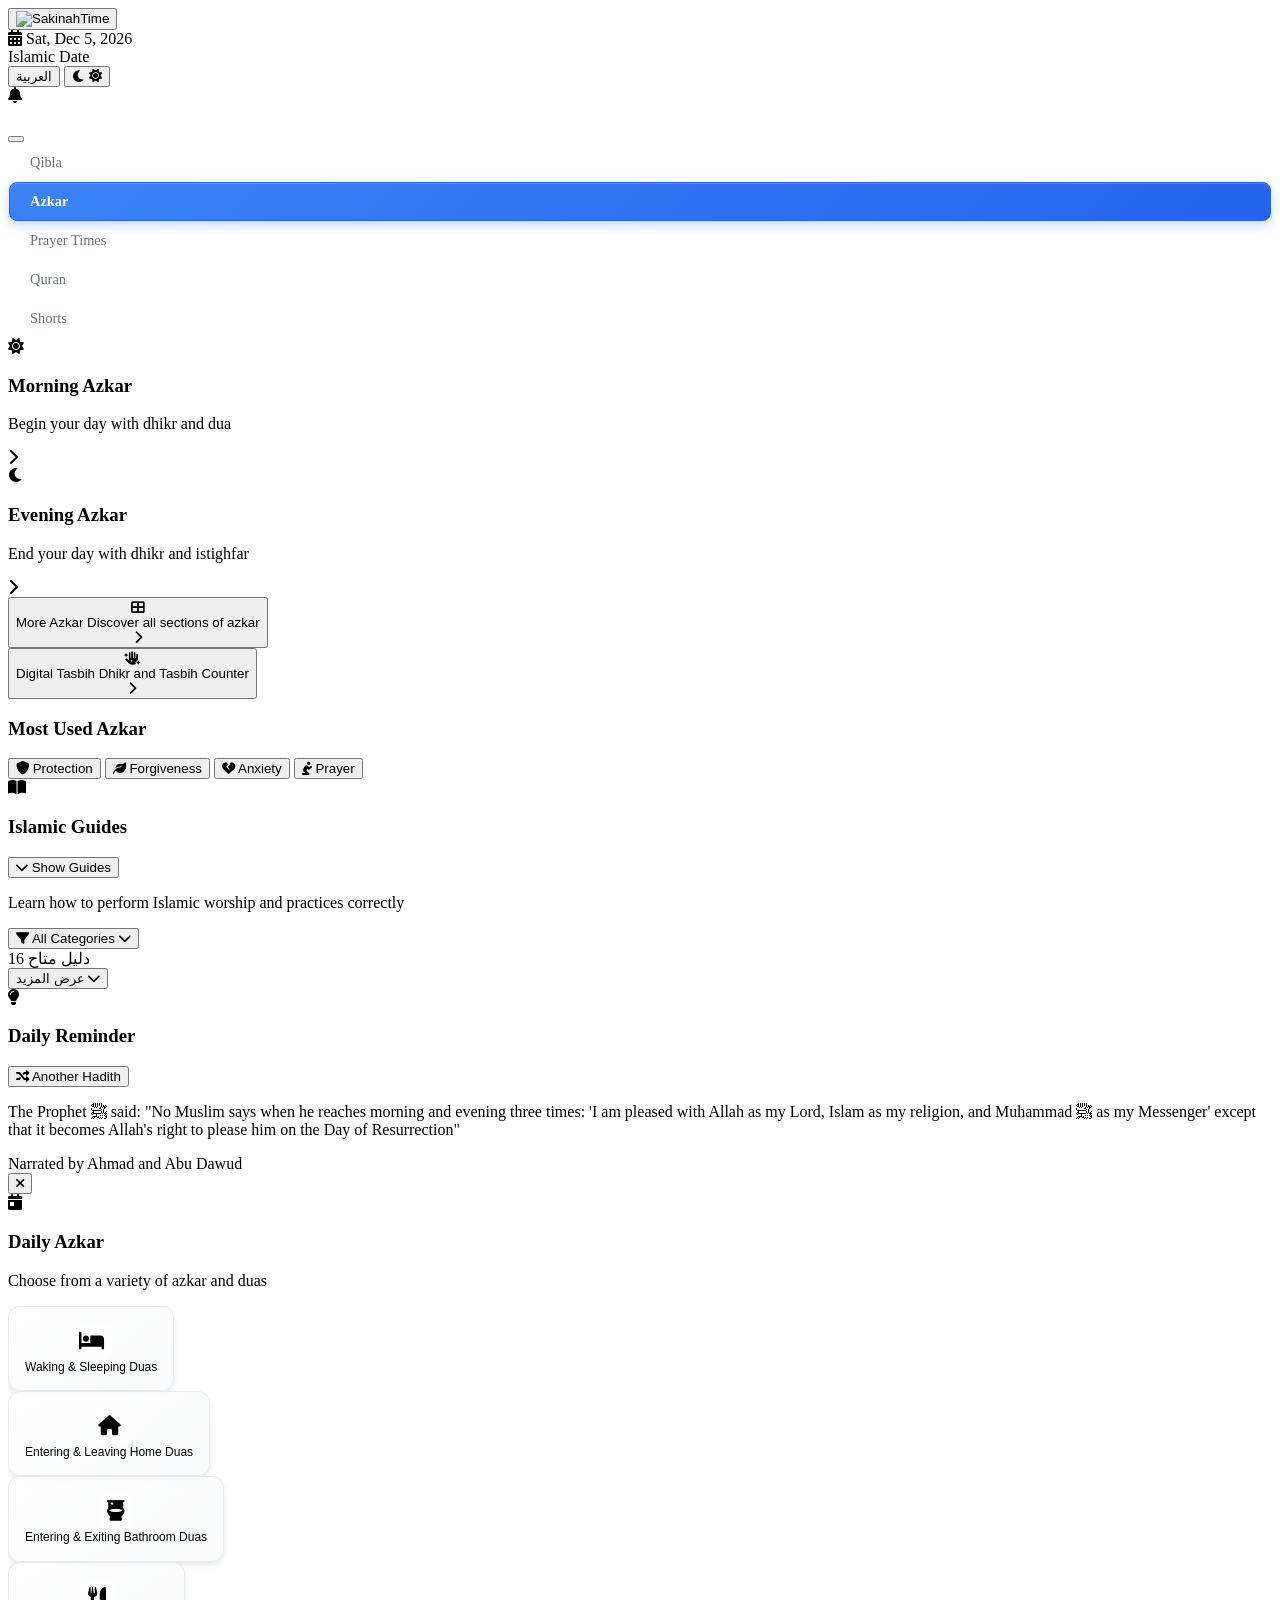
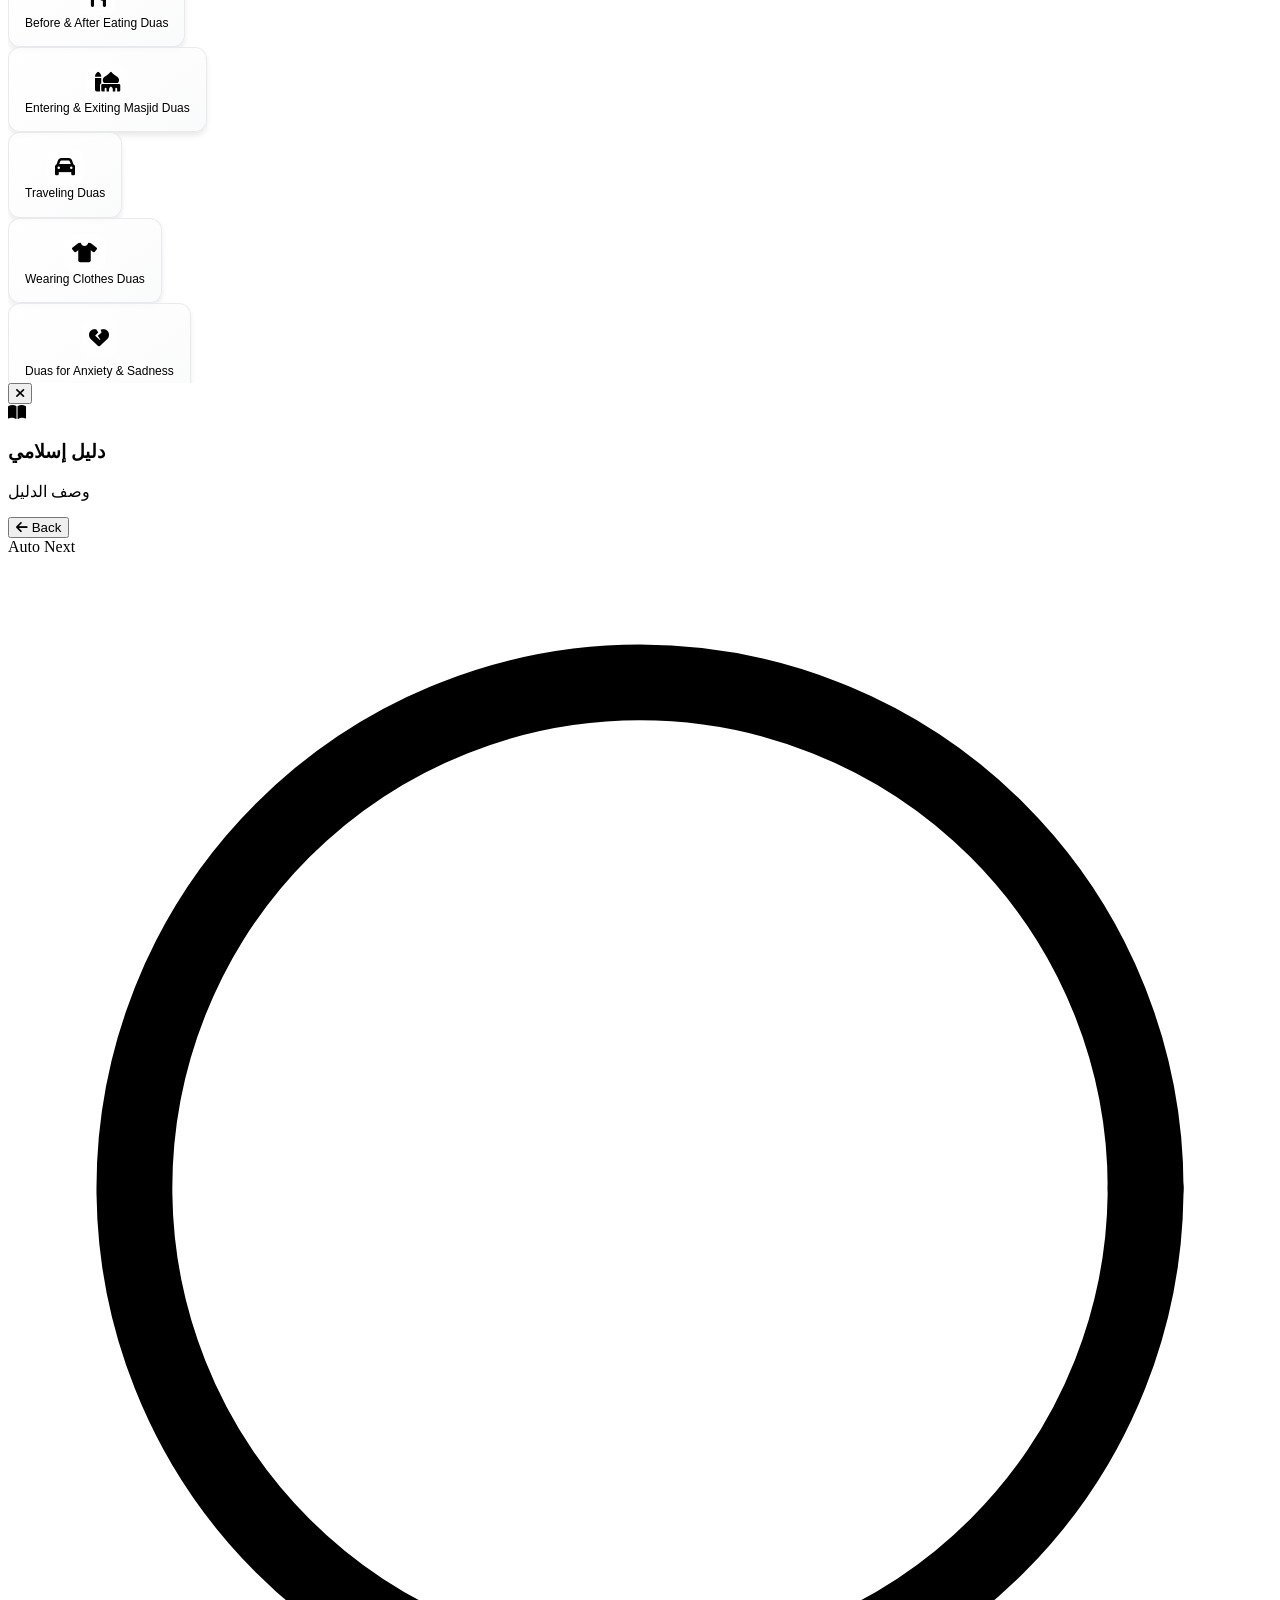
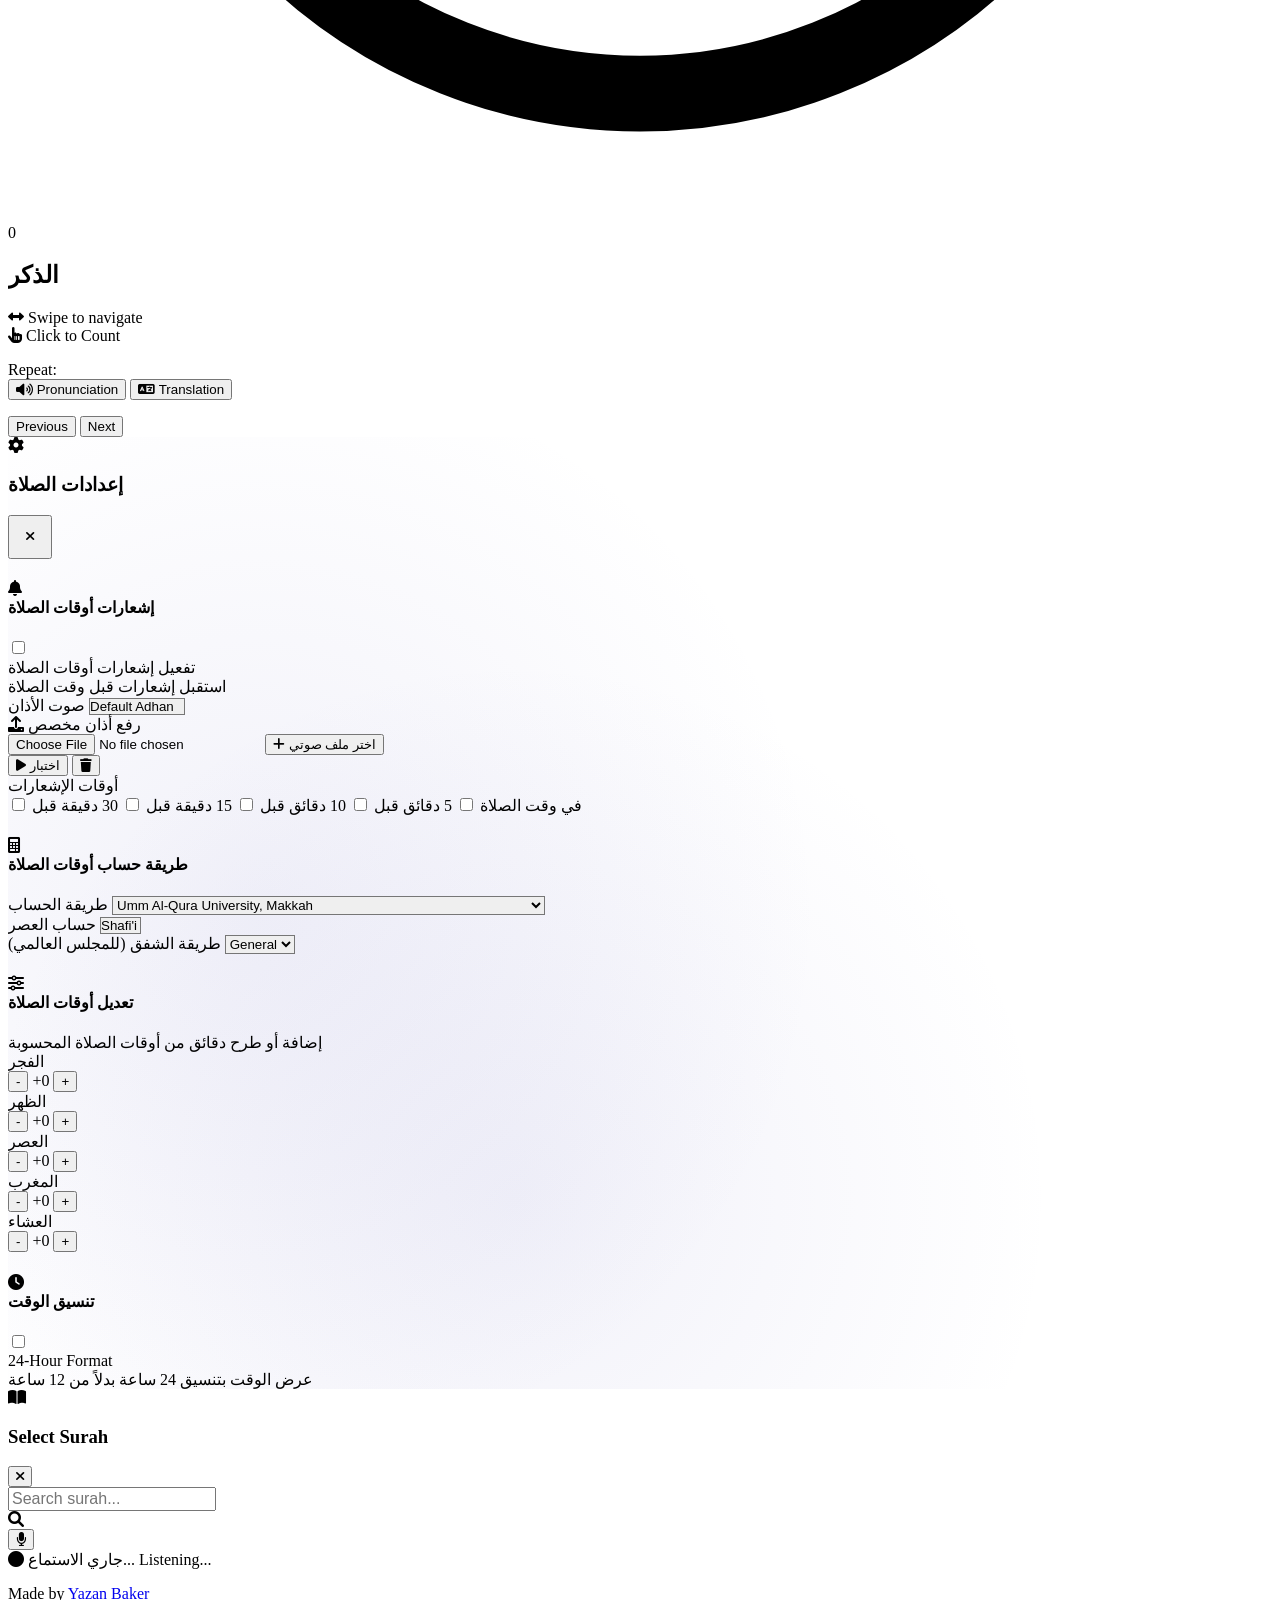
==== commit bf215b6f: "updated calc method" ====
--- a/index.html
+++ b/index.html
@@ -1443,10 +1443,24 @@
                         </h4>
                         <div class="space-y-3">
                             <div>
+                                <label class="block text-sm font-medium mb-2 text-gray-700 dark:text-gray-300" id="calculationMethodLabel">طريقة الحساب</label>
+                                <select id="calculationMethodSelect" class="w-full p-3 bg-white dark:bg-gray-800 border border-gray-300 dark:border-gray-600 rounded-lg text-gray-800 dark:text-gray-200 focus:ring-2 focus:ring-emerald-500 focus:border-emerald-500 transition-all duration-200 shadow-sm" style="background-image: none;">
+                                    <!-- Calculation method options will be loaded dynamically based on language -->
+                                </select>
+                            </div>
+                            <div>
                                 <label class="block text-sm font-medium mb-2 text-gray-700 dark:text-gray-300" id="asrCalculationLabel">حساب العصر</label>
                                 <select id="asrCalculationSelect" class="w-full p-3 bg-white dark:bg-gray-800 border border-gray-300 dark:border-gray-600 rounded-lg text-gray-800 dark:text-gray-200 focus:ring-2 focus:ring-emerald-500 focus:border-emerald-500 transition-all duration-200 shadow-sm" style="background-image: none;">
                                     <option value="shafi" class="text-gray-800 dark:text-gray-200 bg-white dark:bg-gray-800">شافعي - Shafi'i</option>
                                     <option value="hanafi" class="text-gray-800 dark:text-gray-200 bg-white dark:bg-gray-800">حنفي - Hanafi</option>
+                                </select>
+                            </div>
+                            <div>
+                                <label class="block text-sm font-medium mb-2 text-gray-700 dark:text-gray-300" id="shafaqMethodLabel">طريقة الشفق (للمجلس العالمي)</label>
+                                <select id="shafaqMethodSelect" class="w-full p-3 bg-white dark:bg-gray-800 border border-gray-300 dark:border-gray-600 rounded-lg text-gray-800 dark:text-gray-200 focus:ring-2 focus:ring-emerald-500 focus:border-emerald-500 transition-all duration-200 shadow-sm" style="background-image: none;">
+                                    <option value="general" class="text-gray-800 dark:text-gray-200 bg-white dark:bg-gray-800">عام - General</option>
+                                    <option value="ahmer" class="text-gray-800 dark:text-gray-200 bg-white dark:bg-gray-800">أحمر - Ahmer</option>
+                                    <option value="abyad" class="text-gray-800 dark:text-gray-200 bg-white dark:bg-gray-800">أبيض - Abyad</option>
                                 </select>
                             </div>
                         </div>
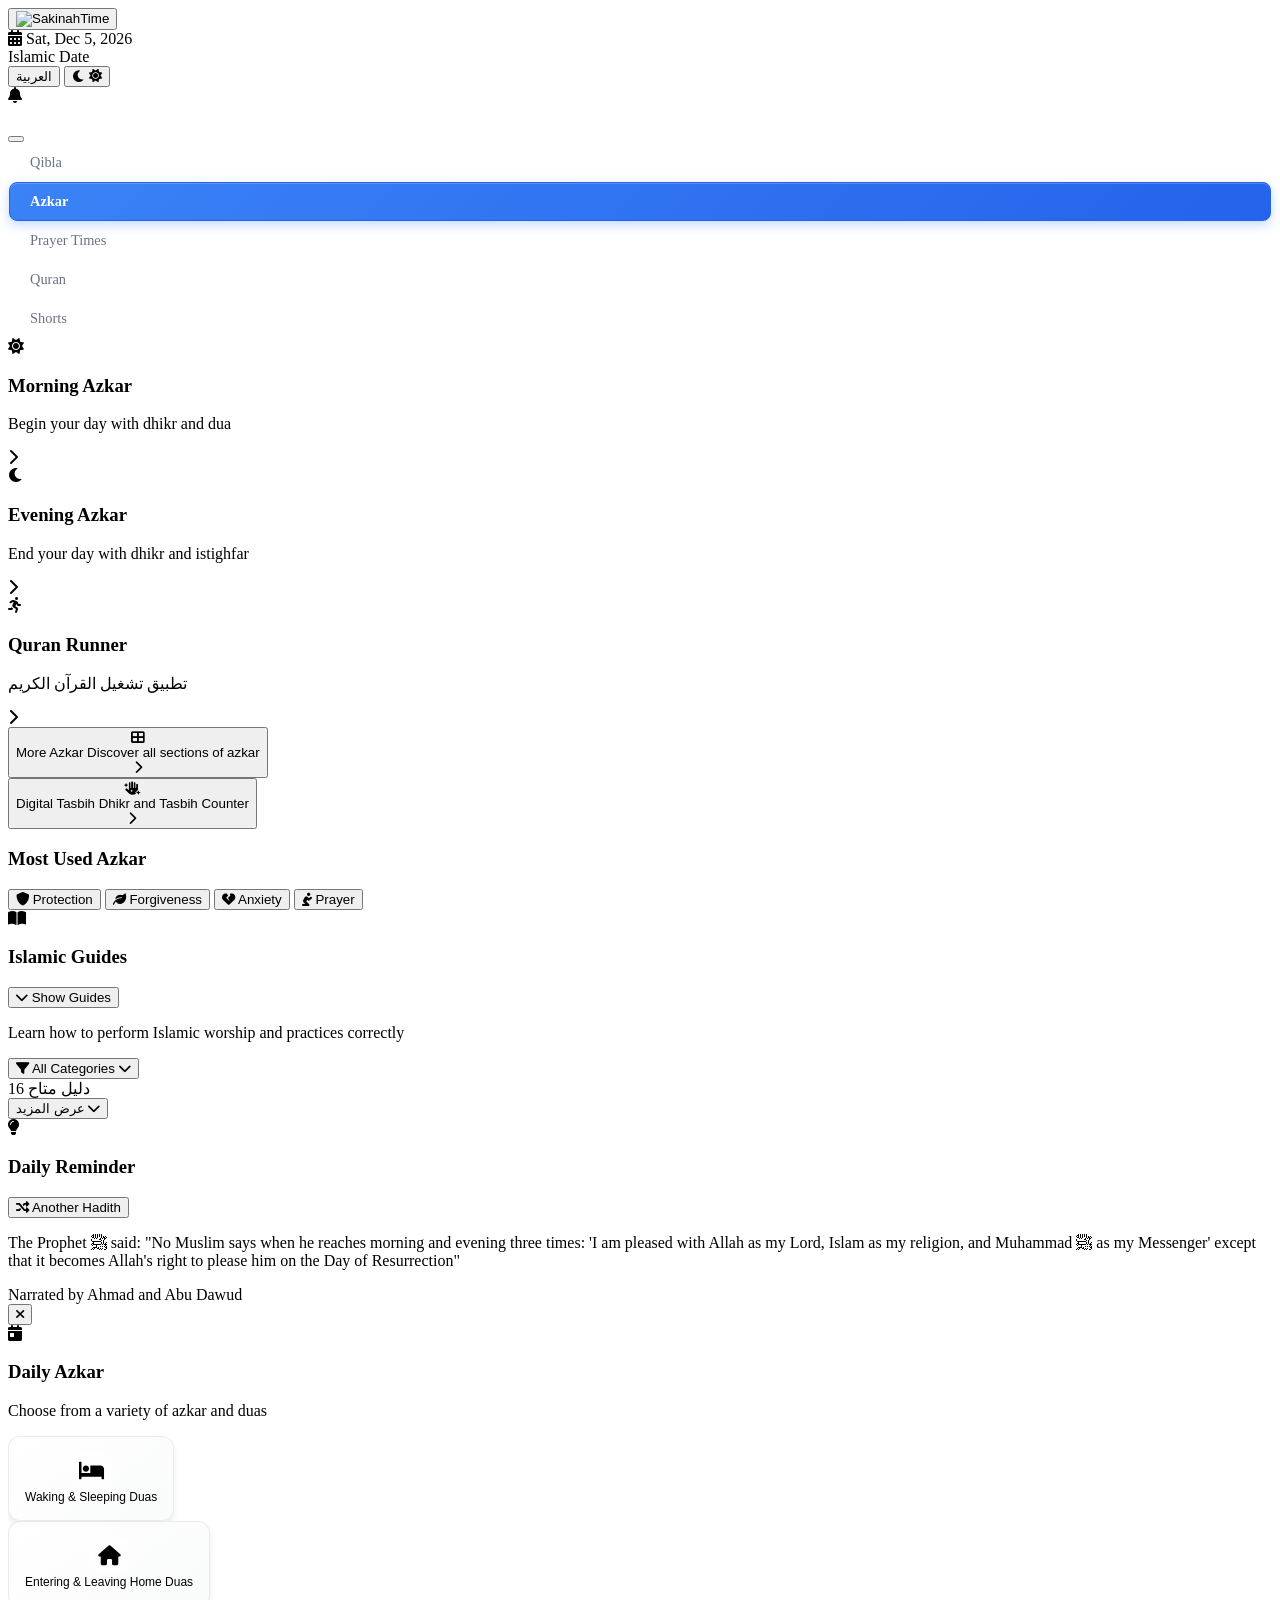
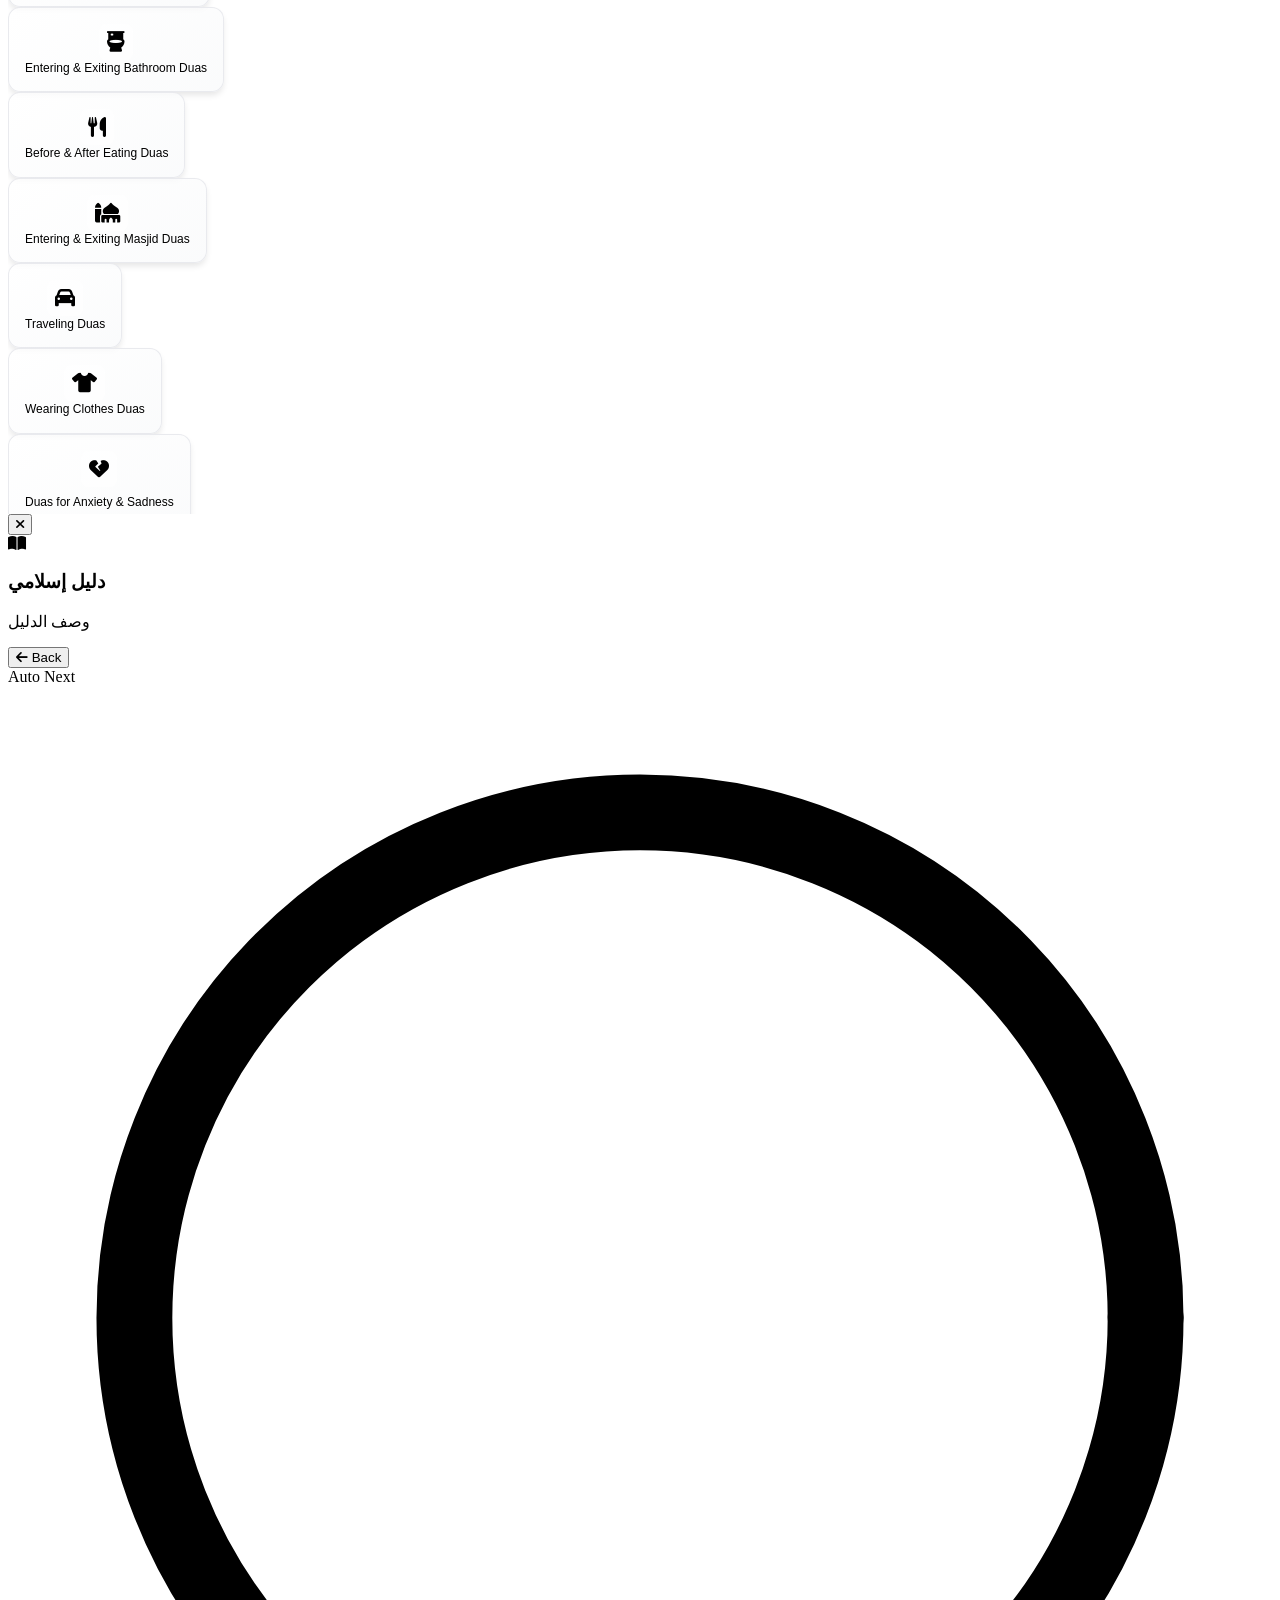
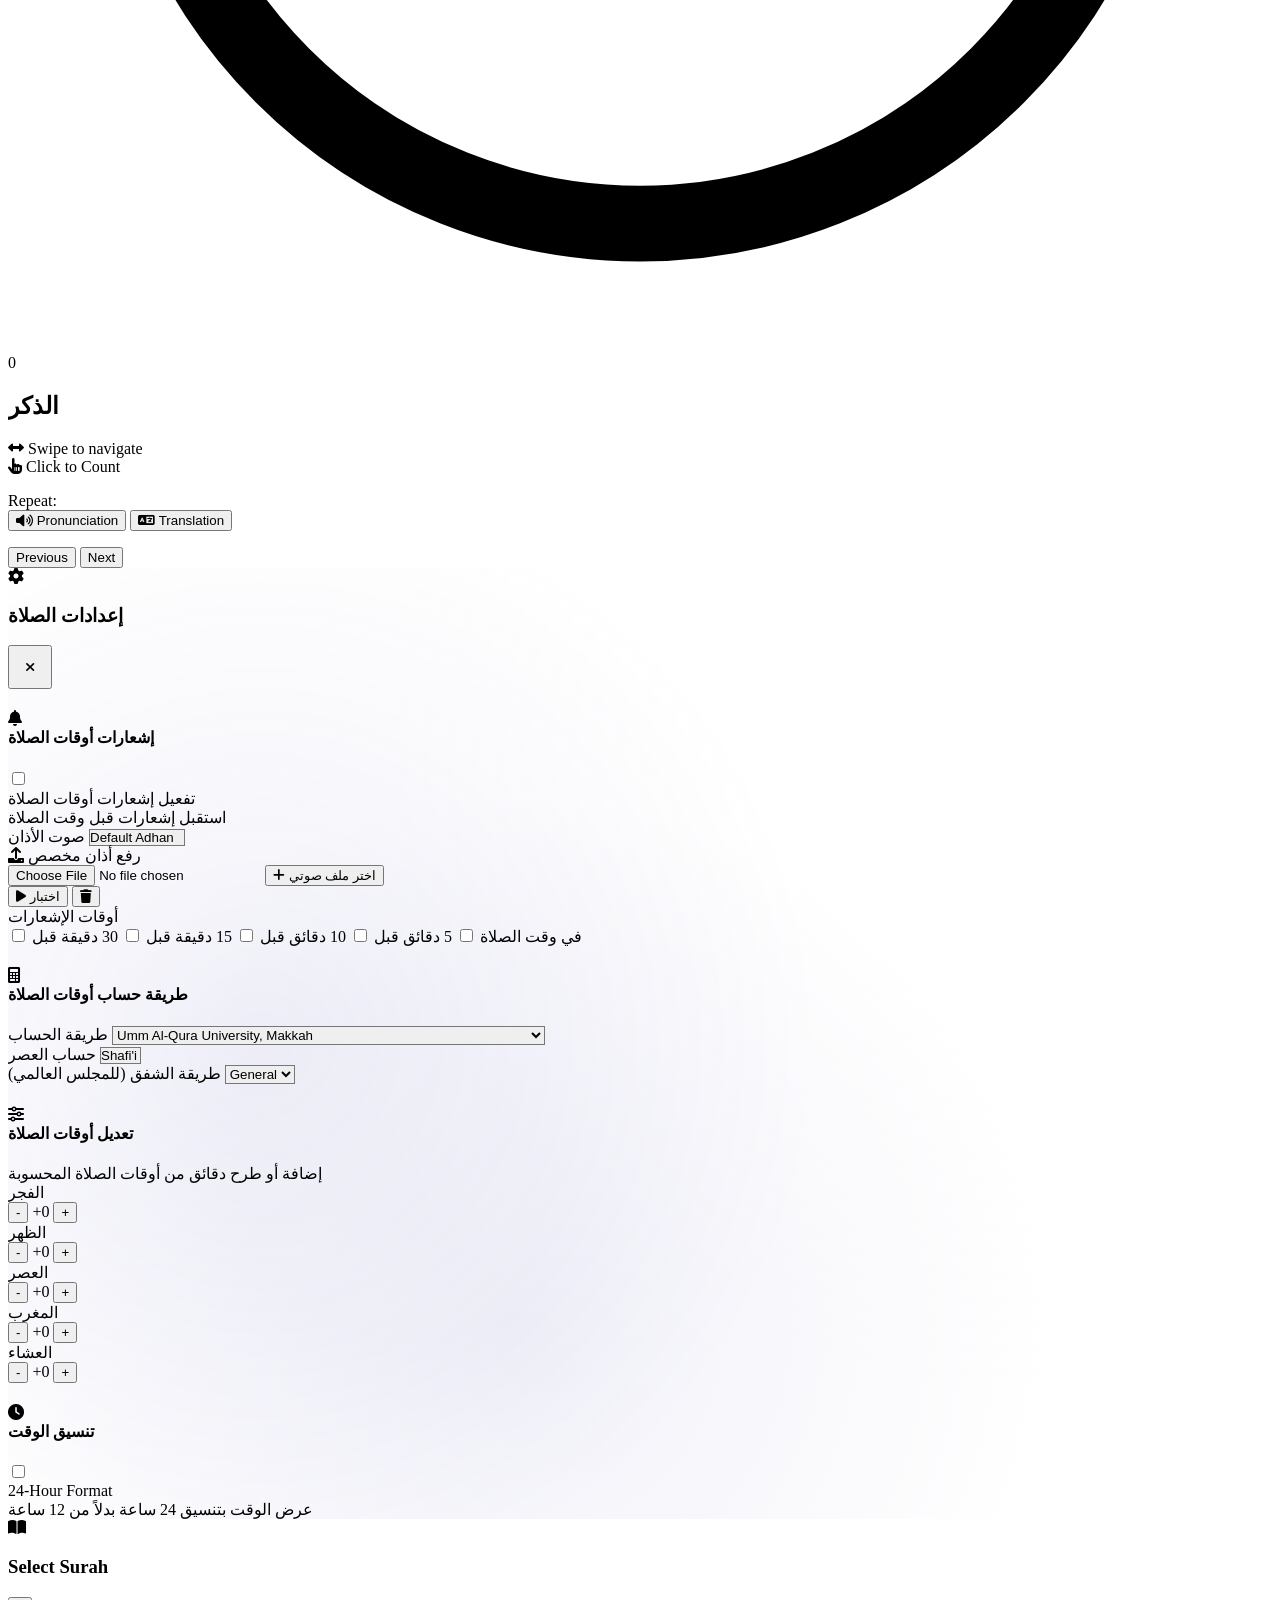
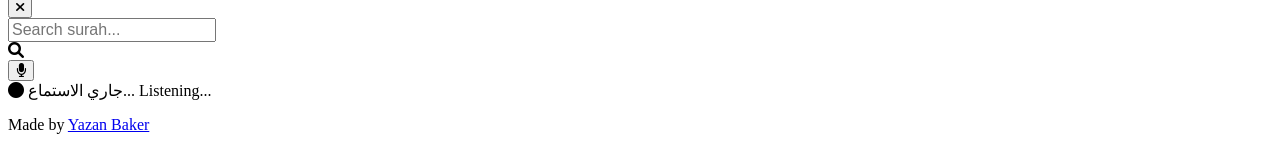
==== commit 200a3e11: "added game" ====
--- a/index.html
+++ b/index.html
@@ -40,7 +40,7 @@
     <title>SakinahTime - سكينة</title>
     
     <!-- API Configuration: Uncomment and set this if your backend is on a different domain -->
-    <script>window.API_BASE_URL = 'https://api.sakinahtime.com';</script>
+    <script>window.API_BASE_URL = 'http://localhost:3000';</script>
     <script src="https://cdn.tailwindcss.com"></script>
     <script>
         // Configure Tailwind dark mode
@@ -676,7 +676,7 @@
             <div id="home" class="w-full flex flex-col items-center justify-center mt-4">
               <!-- Quick Access Cards -->
               <div class="max-w-4xl w-full px-4 mb-8">
-                <div class="grid grid-cols-1 md:grid-cols-2 gap-4">
+                <div class="grid grid-cols-1 md:grid-cols-2 lg:grid-cols-3 gap-4">
                   <!-- Morning Adhkar Card -->
                   <div class="bg-gradient-to-br from-amber-50 to-orange-50 dark:from-amber-900/20 dark:to-orange-900/20 rounded-xl border border-amber-200 dark:border-amber-800 p-6 hover:shadow-lg transition-all duration-300 cursor-pointer" onclick="loadAdhkar('sabah')">
                     <div class="flex items-center gap-4">
@@ -700,6 +700,20 @@
                       <div class="flex-1">
                         <h3 class="text-lg font-semibold text-gray-800 dark:text-white mb-1" id="eveningCardTitle">أذكار المساء</h3>
                         <p class="text-sm text-gray-600 dark:text-gray-300" id="eveningCardDesc">اختتم يومك بالذكر والاستغفار</p>
+                      </div>
+                      <i class="fas fa-chevron-left text-gray-400 dark:text-gray-500 arrow-icon"></i>
+                    </div>
+                  </div>
+
+                  <!-- Quran Runner Card -->
+                  <div class="bg-gradient-to-br from-green-50 to-emerald-50 dark:from-green-900/20 dark:to-emerald-900/20 rounded-xl border border-green-200 dark:border-green-800 p-6 hover:shadow-lg transition-all duration-300 cursor-pointer" onclick="window.location.href='/quranrunner'">
+                    <div class="flex items-center gap-4">
+                      <div class="bg-green-100 dark:bg-green-900/40 rounded-lg p-3">
+                        <i class="fas fa-running text-2xl text-green-600 dark:text-green-400"></i>
+                      </div>
+                      <div class="flex-1">
+                        <h3 class="text-lg font-semibold text-gray-800 dark:text-white mb-1" id="quranRunnerCardTitle">Quran Runner</h3>
+                        <p class="text-sm text-gray-600 dark:text-gray-300" id="quranRunnerCardDesc">تطبيق تشغيل القرآن الكريم</p>
                       </div>
                       <i class="fas fa-chevron-left text-gray-400 dark:text-gray-500 arrow-icon"></i>
                     </div>
@@ -1603,13 +1617,6 @@
         <select id="translationSelect" class="bg-gray-100 dark:bg-gray-700 rounded-lg px-3 py-2 text-sm" title="Select Translation - اختر الترجمة">
           <optgroup label="English">
             <option value="en.sahih">English (Sahih Intl)</option>
-            <option value="en.pickthall">English (Pickthall)</option>
-            <option value="en.yusufali">English (Yusuf Ali)</option>
-            <option value="en.hilali">English (Hilali-Khan)</option>
-            <option value="en.arberry">English (Arberry)</option>
-            <option value="en.asad">English (Muhammad Asad)</option>
-            <option value="en.daryabadi">English (Daryabadi)</option>
-            <option value="en.shakir">English (Shakir)</option>
           </optgroup>
           <optgroup label="European">
             <option value="fr.hamidullah">Français (Hamidullah)</option>
@@ -1907,6 +1914,13 @@
                             <label class="block text-xs font-medium text-gray-600 dark:text-gray-400" id="textColorLabel">Text Color</label>
                             <input type="color" id="videoTextColor" value="#ffffff" class="w-full h-10 rounded-lg border border-gray-300 dark:border-gray-600 cursor-pointer">
                         </div>
+
+                        <div class="space-y-2">
+                            <label class="block text-xs font-medium text-gray-600 dark:text-gray-400" id="translationLabel">Translation</label>
+                            <select id="videoTranslationSelect" dir="ltr" class="w-full px-3 py-2 bg-white dark:bg-gray-700 border border-gray-300 dark:border-gray-600 rounded-lg text-gray-800 dark:text-gray-200 focus:ring-2 focus:ring-orange-500 focus:border-orange-500 transition-all duration-200 text-sm">
+                                <option value="">Loading translations...</option>
+                            </select>
+                        </div>
                     </div>
 
                     <!-- Video Settings -->
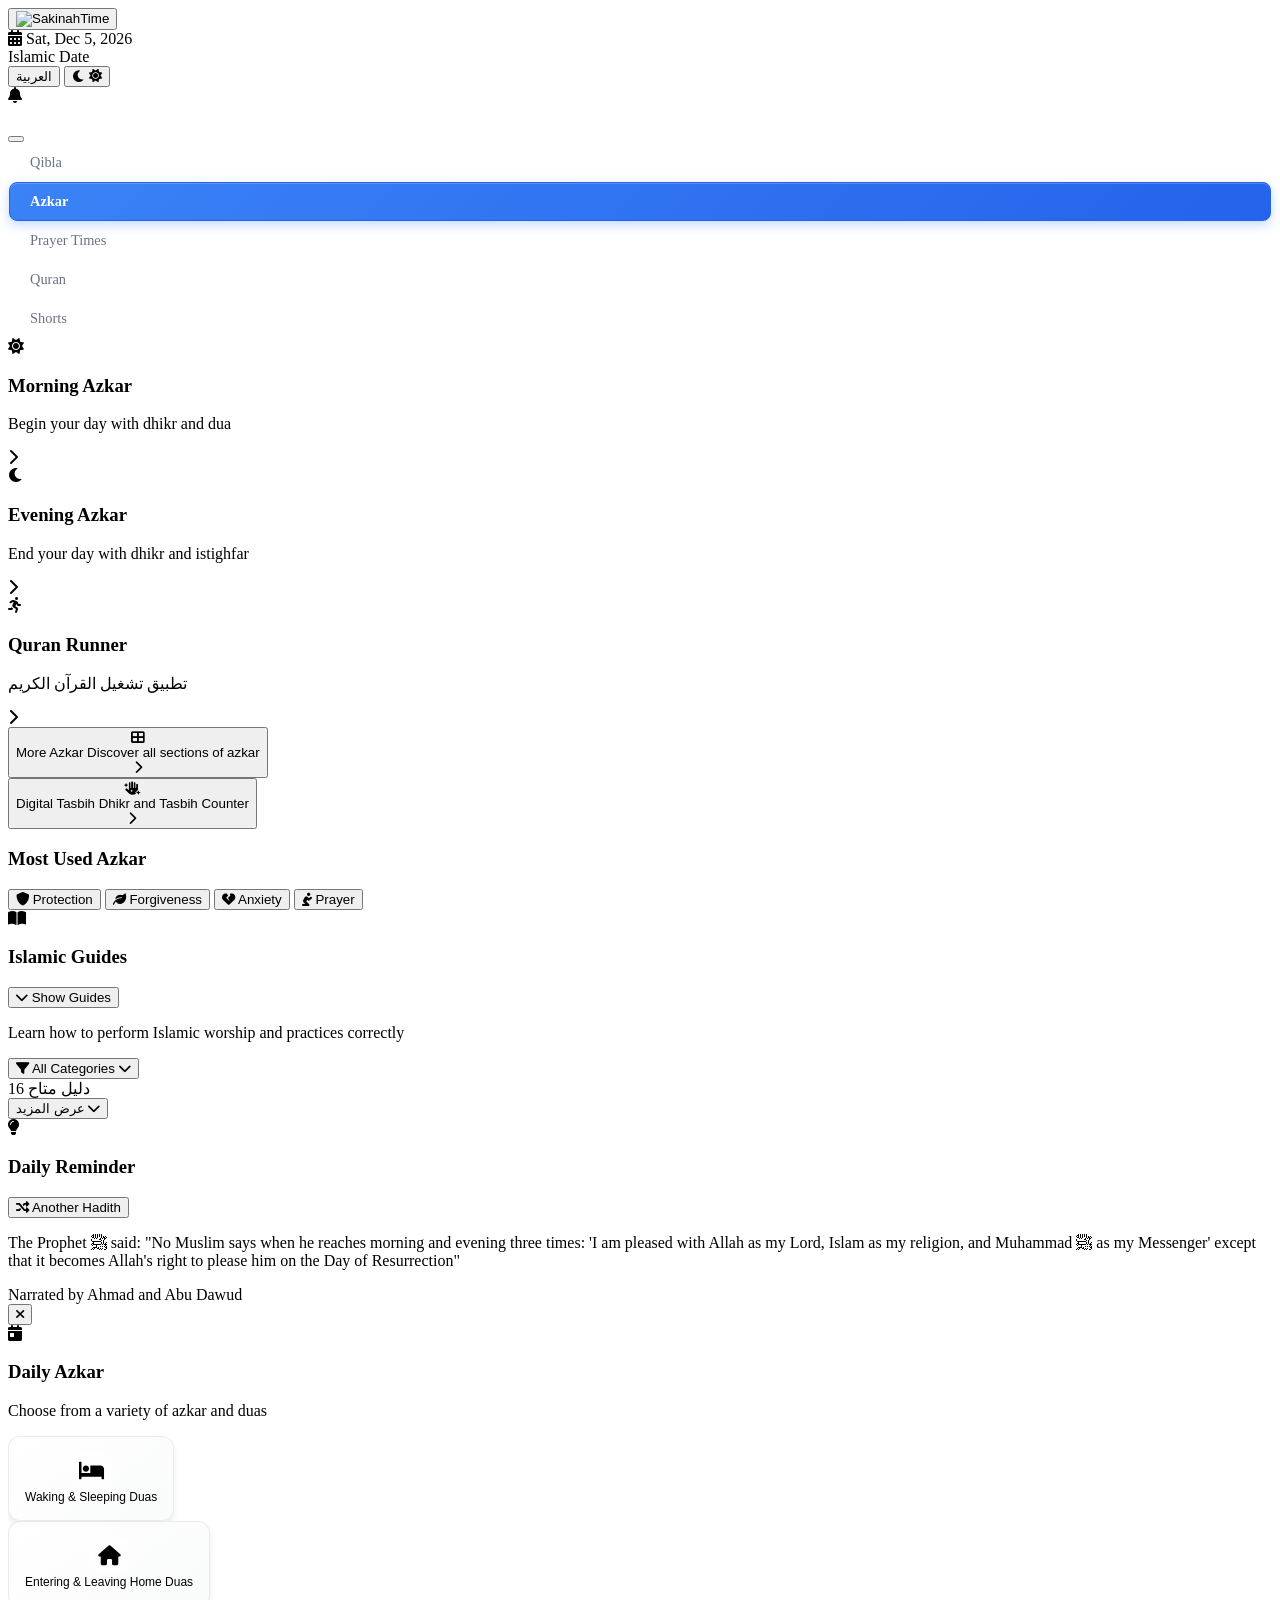
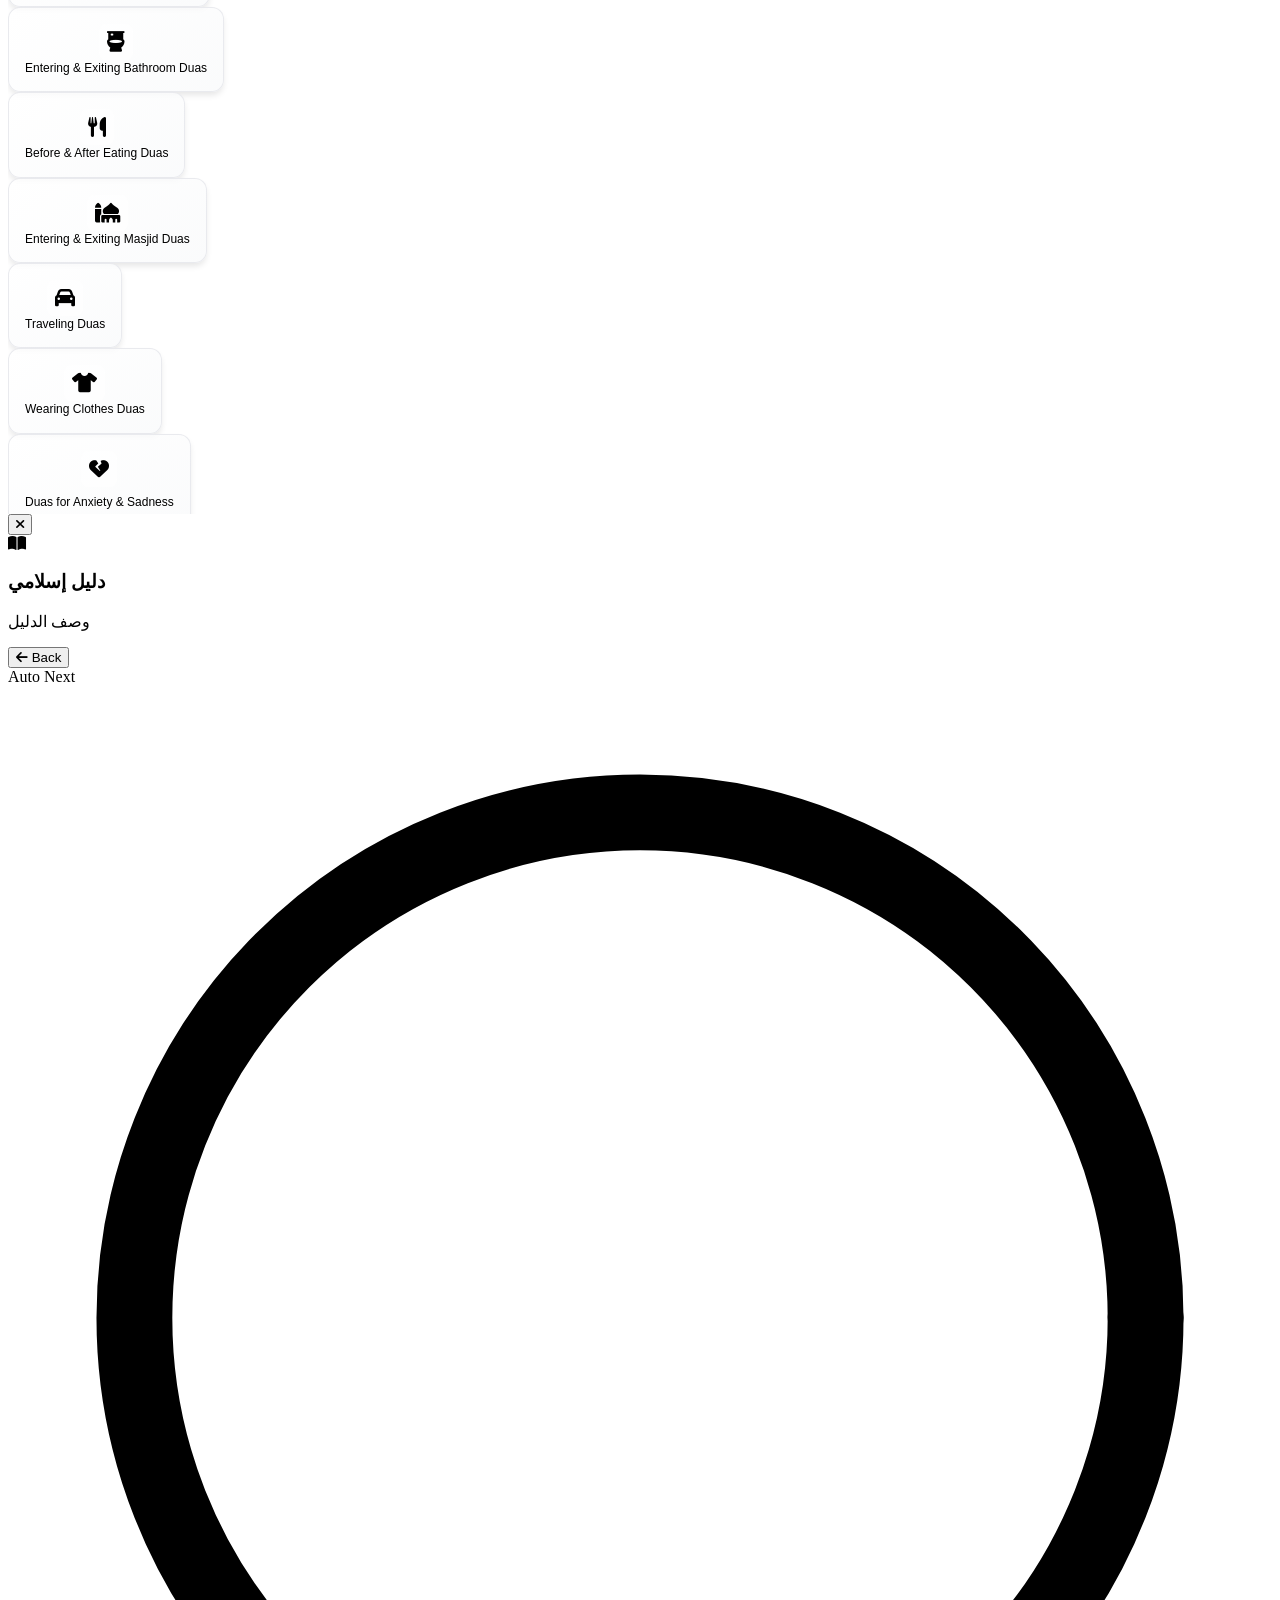
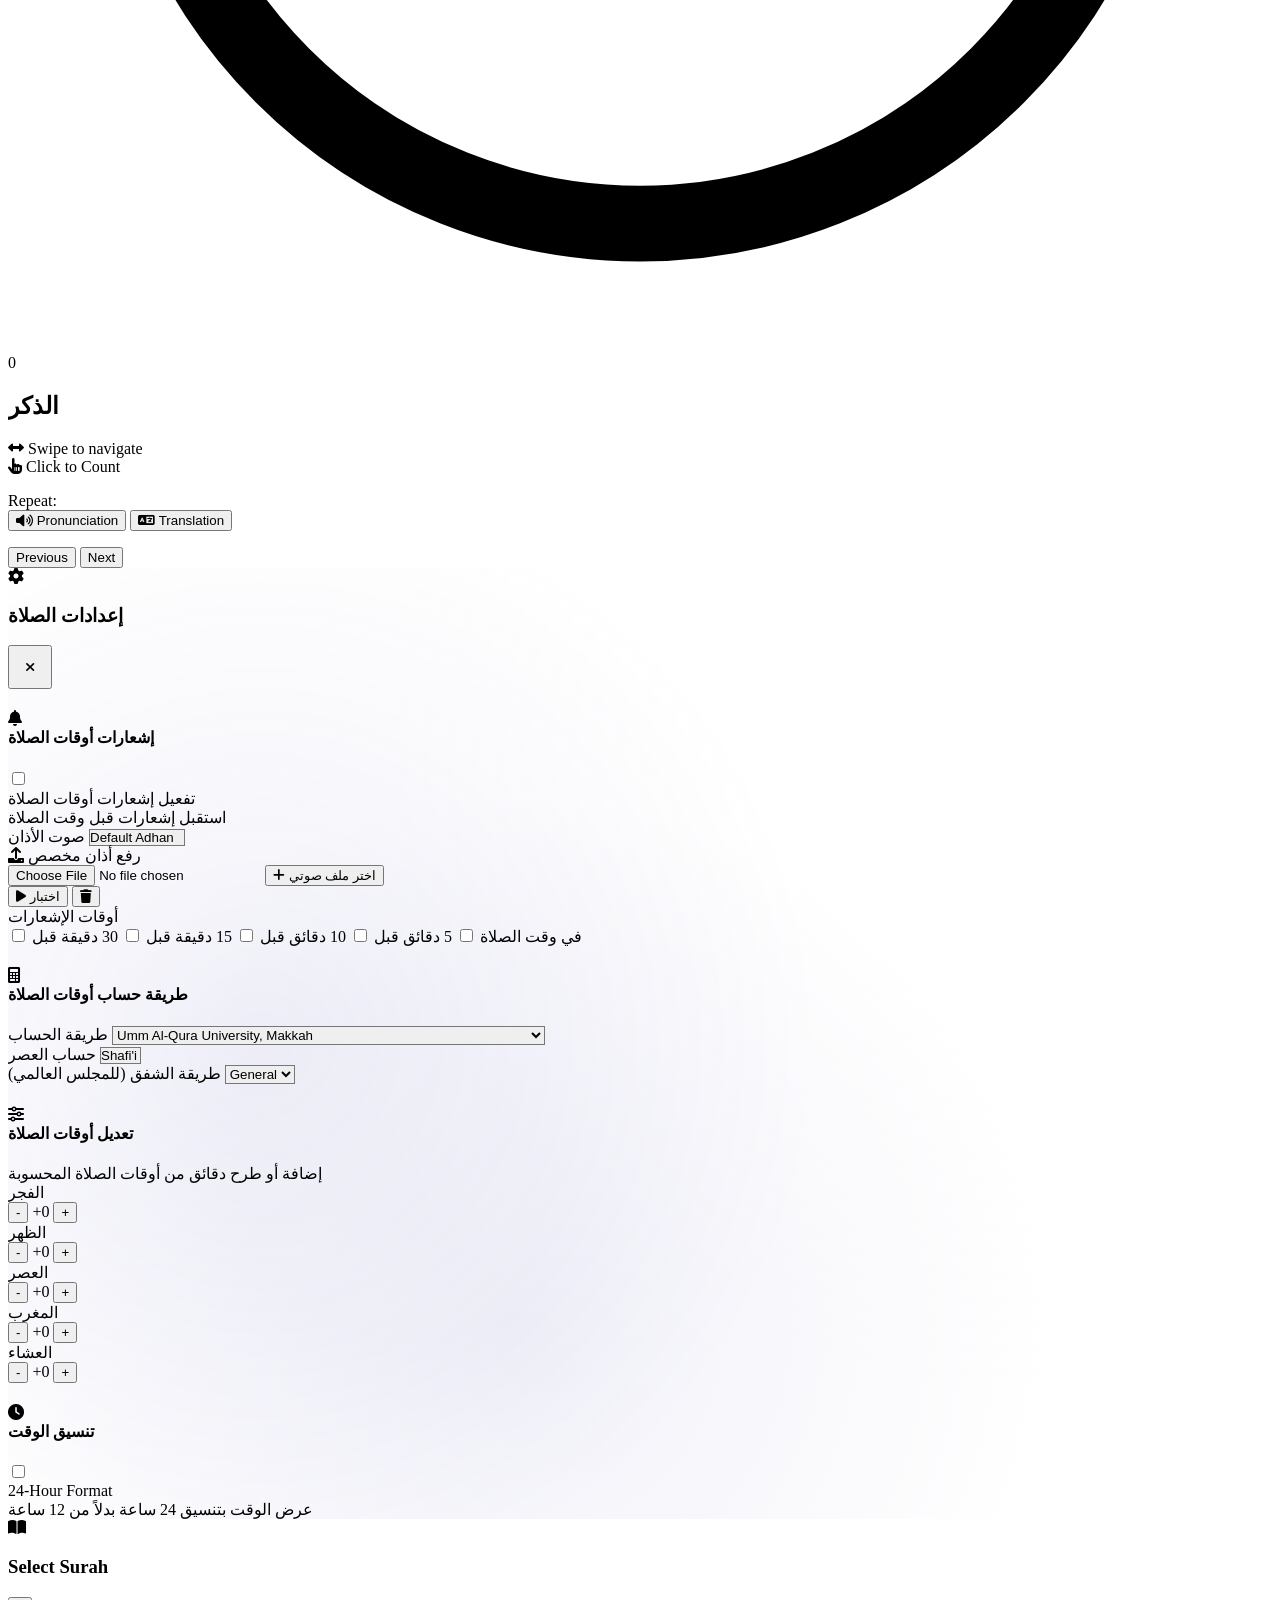
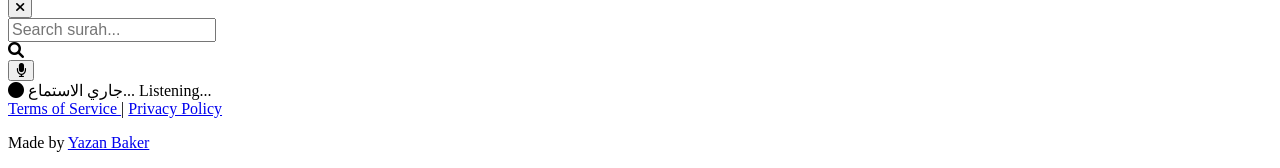
==== commit 3f7c17d7: "added terms n policy" ====
--- a/index.html
+++ b/index.html
@@ -40,7 +40,7 @@
     <title>SakinahTime - سكينة</title>
     
     <!-- API Configuration: Uncomment and set this if your backend is on a different domain -->
-    <script>window.API_BASE_URL = 'http://localhost:3000';</script>
+    <script>window.API_BASE_URL = 'https://api.sakinahtime.com';</script>
     <script src="https://cdn.tailwindcss.com"></script>
     <script>
         // Configure Tailwind dark mode
@@ -1967,16 +1967,30 @@
 </div>
 
 <!-- Footer Section -->
-<footer class="p-4 text-center space-x-2 border-t border-gray-200 dark:border-gray-700 mt-auto">
-  <p class="text-sm text-gray-500 dark:text-gray-400">
-      Made by 
-      <a href="https://github.com/yazanbaker94" 
-         target="_blank" 
-         rel="noopener noreferrer" 
-         class="font-semibold text-gray-500 hover:text-gray-700 dark:text-gray-400 dark:hover:text-gray-300">
-         Yazan Baker
+<footer class="p-4 text-center border-t border-gray-200 dark:border-gray-700 mt-auto">
+  <div class="flex flex-col items-center space-y-2">
+    <!-- Legal Links -->
+    <div class="flex flex-wrap justify-center gap-4 text-sm">
+      <a href="terms.html" class="text-gray-500 hover:text-gray-700 dark:text-gray-400 dark:hover:text-gray-300 transition-colors duration-200">
+        Terms of Service
       </a>
-  </p>
+      <span class="text-gray-400">|</span>
+      <a href="privacy.html" class="text-gray-500 hover:text-gray-700 dark:text-gray-400 dark:hover:text-gray-300 transition-colors duration-200">
+        Privacy Policy
+      </a>
+    </div>
+    
+    <!-- Copyright -->
+    <p class="text-sm text-gray-500 dark:text-gray-400">
+        Made by 
+        <a href="https://github.com/yazanbaker94" 
+           target="_blank" 
+           rel="noopener noreferrer" 
+           class="font-semibold text-gray-500 hover:text-gray-700 dark:text-gray-400 dark:hover:text-gray-300">
+           Yazan Baker
+        </a>
+    </p>
+  </div>
 </footer>
 <!-- Service Worker Registration -->
 <script>
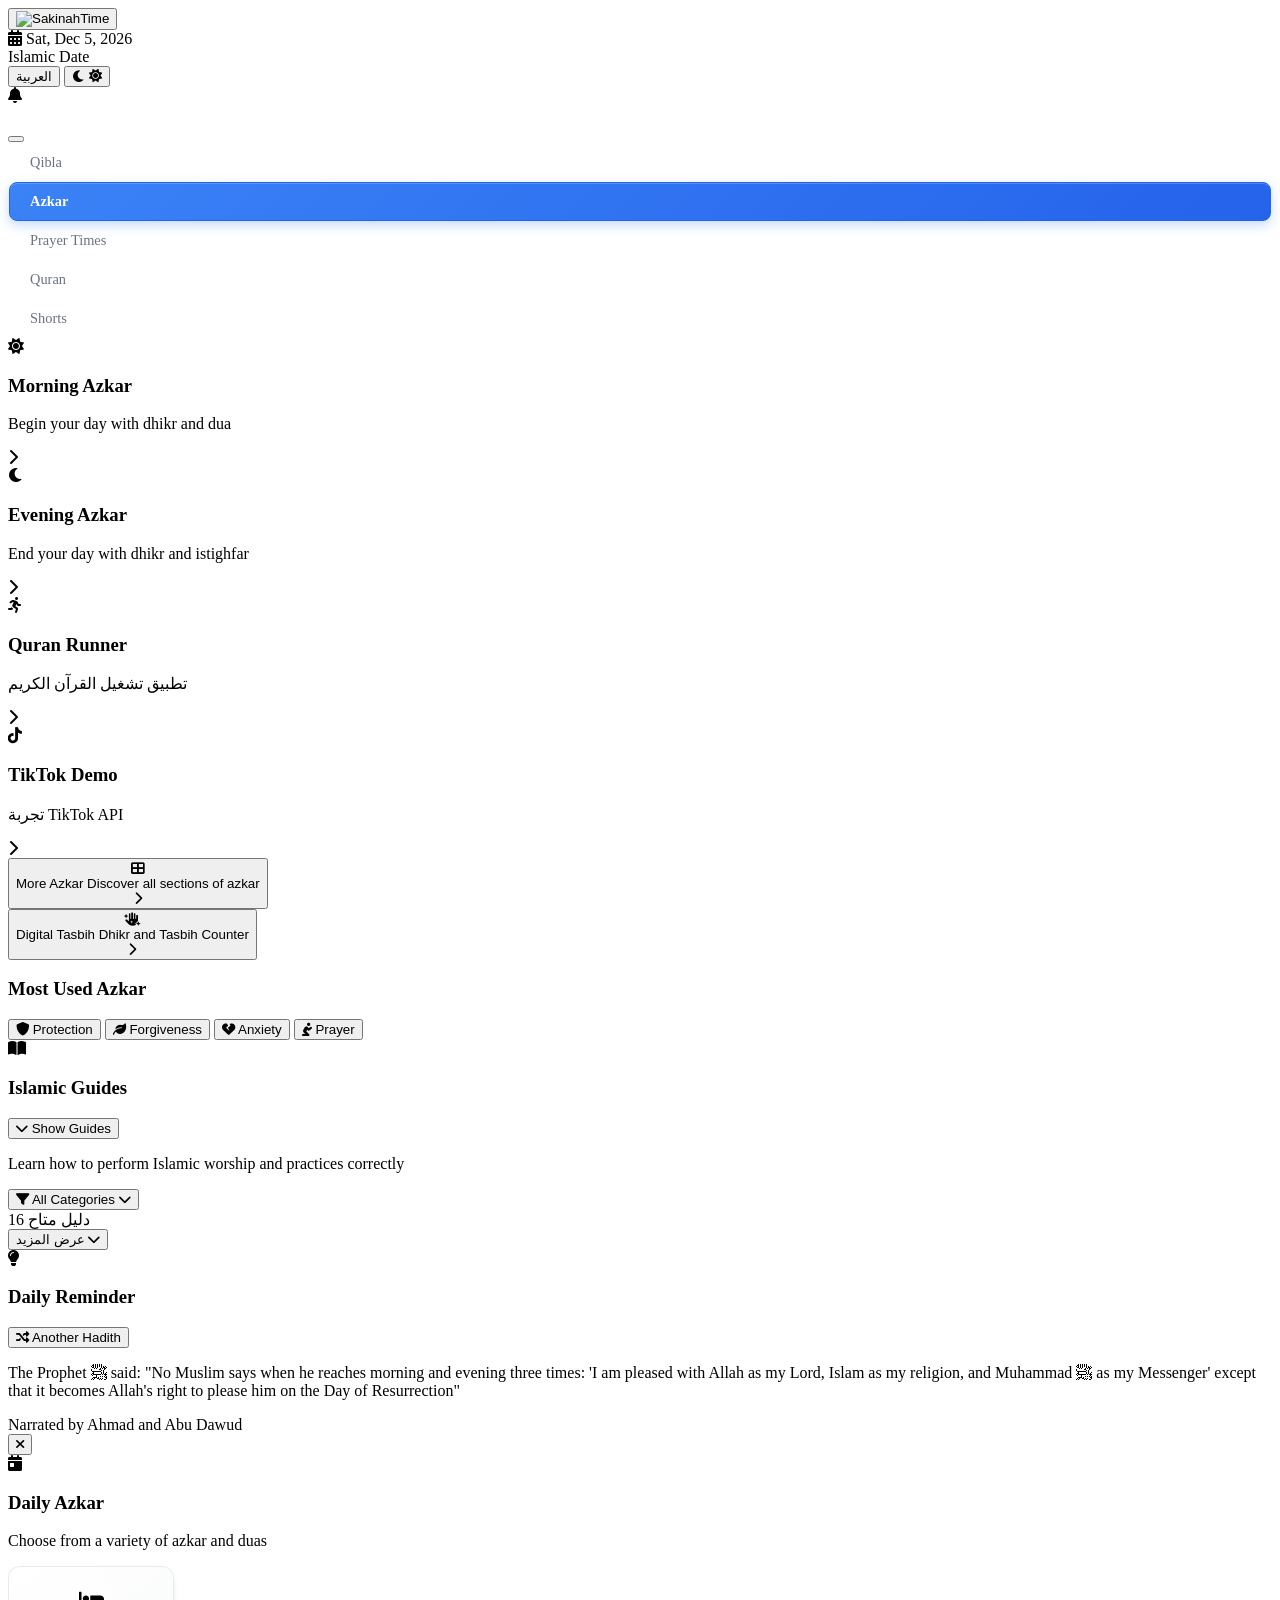
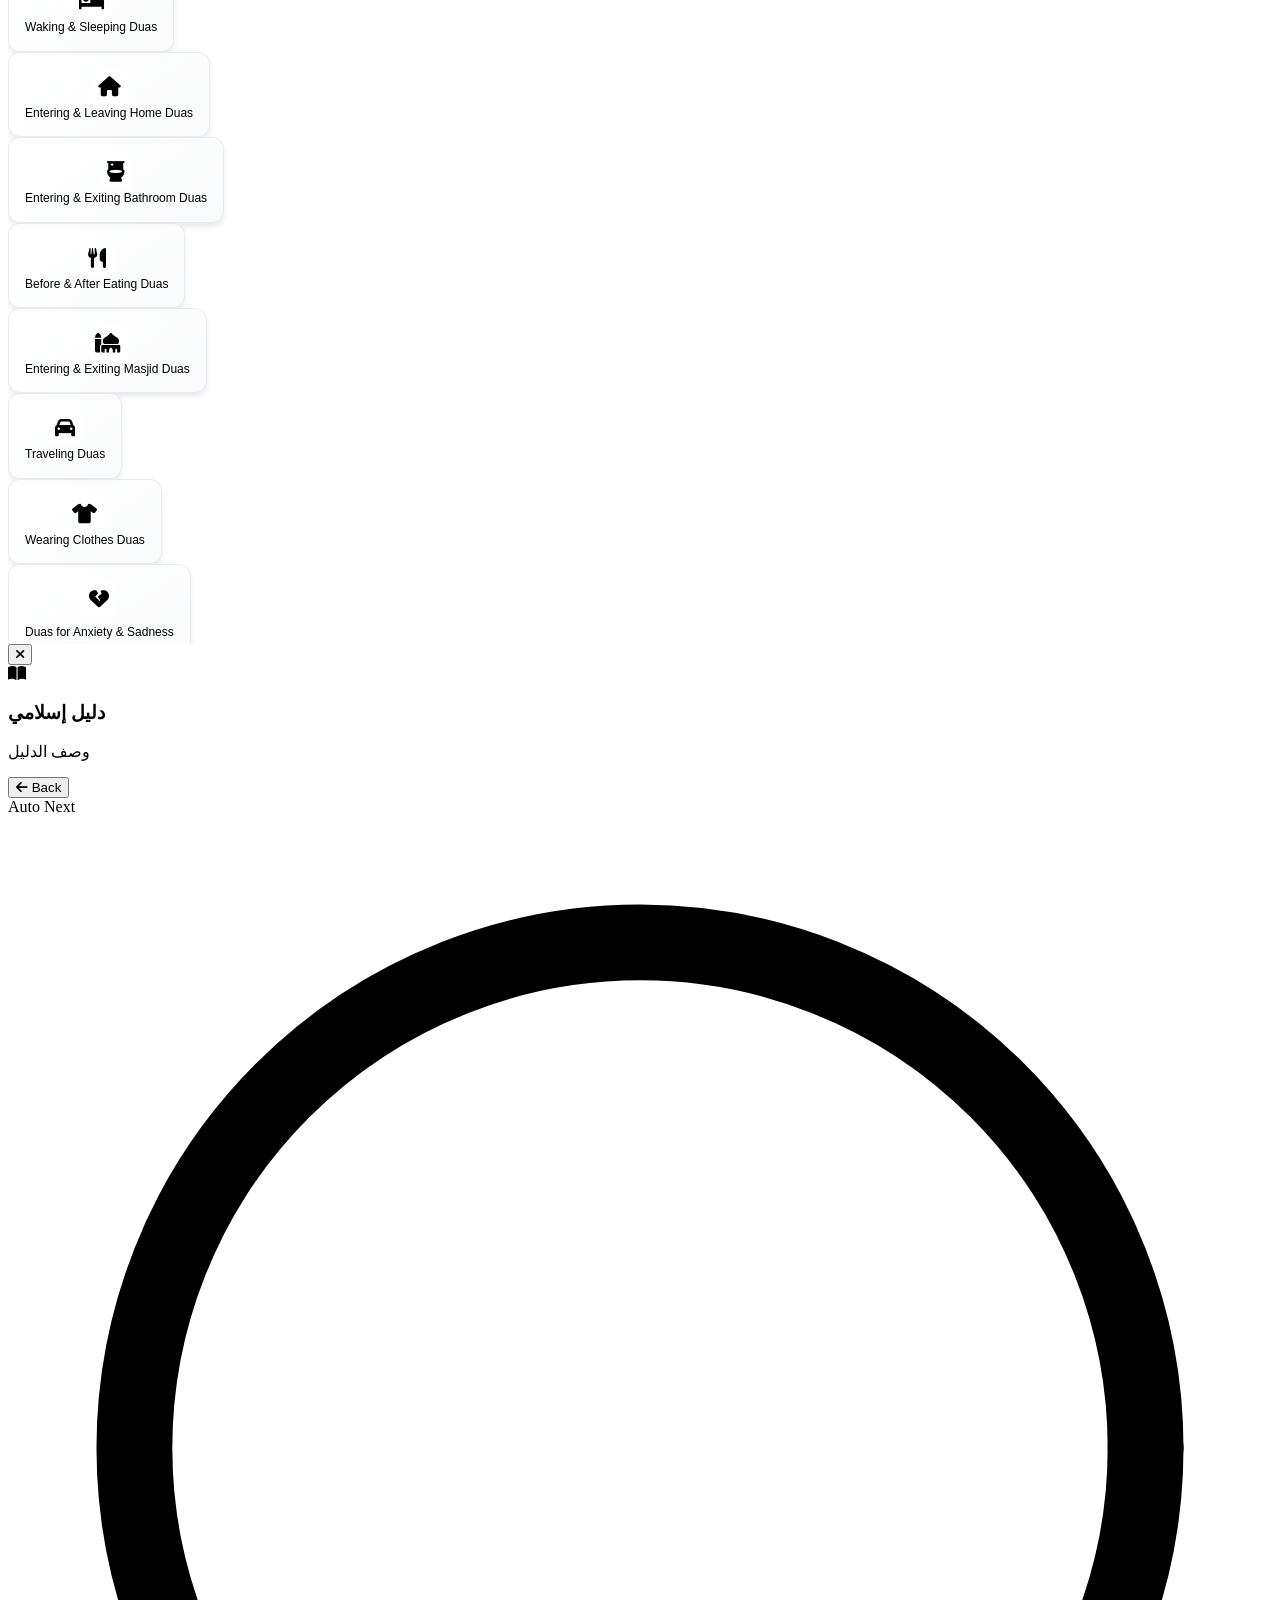
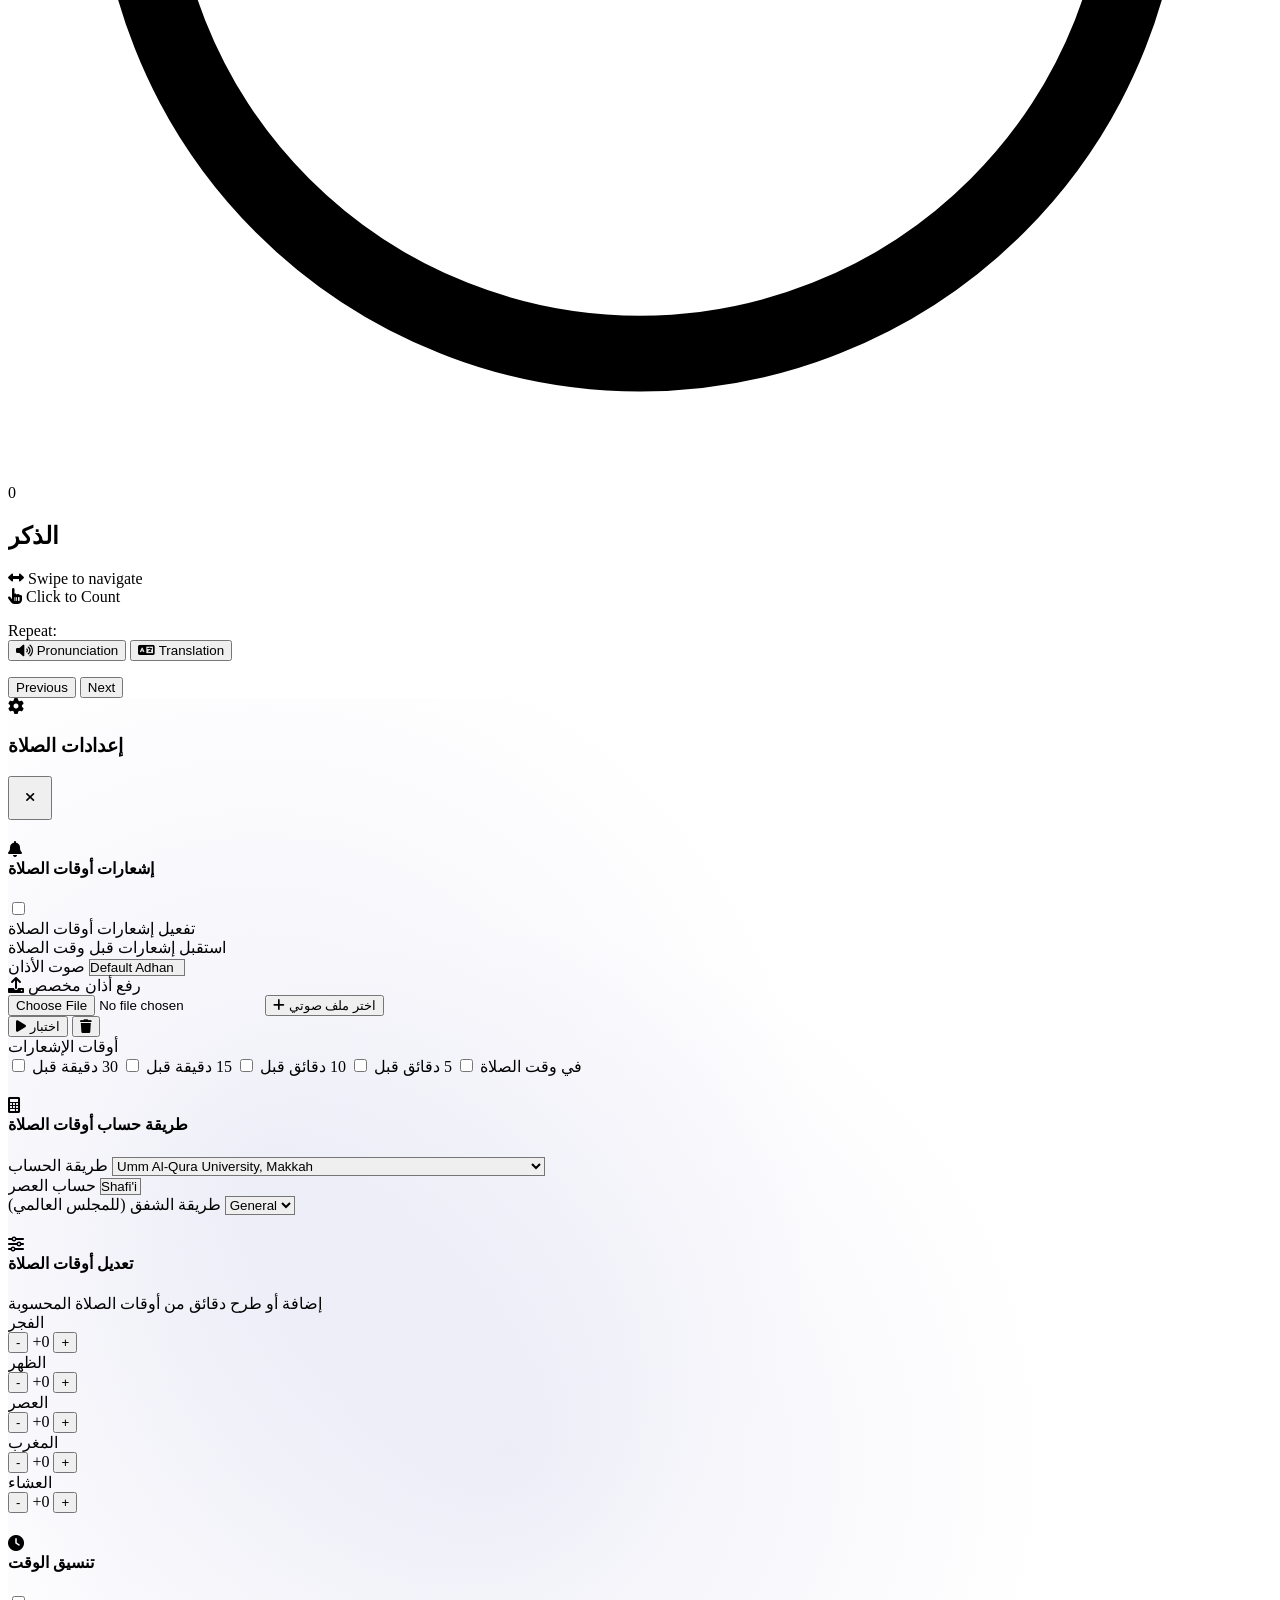
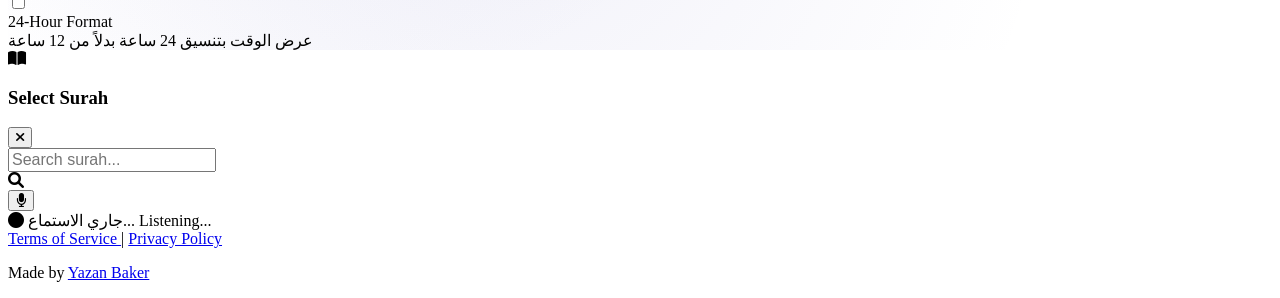
==== commit eae89454: "added tiktok demo" ====
--- a/index.html
+++ b/index.html
@@ -675,8 +675,8 @@
             <!-- Main Buttons for Morning/Evening Adhkar -->
             <div id="home" class="w-full flex flex-col items-center justify-center mt-4">
               <!-- Quick Access Cards -->
-              <div class="max-w-4xl w-full px-4 mb-8">
-                <div class="grid grid-cols-1 md:grid-cols-2 lg:grid-cols-3 gap-4">
+              <div class="max-w-6xl w-full px-4 mb-8">
+                <div class="grid grid-cols-1 md:grid-cols-2 lg:grid-cols-4 gap-4">
                   <!-- Morning Adhkar Card -->
                   <div class="bg-gradient-to-br from-amber-50 to-orange-50 dark:from-amber-900/20 dark:to-orange-900/20 rounded-xl border border-amber-200 dark:border-amber-800 p-6 hover:shadow-lg transition-all duration-300 cursor-pointer" onclick="loadAdhkar('sabah')">
                     <div class="flex items-center gap-4">
@@ -714,6 +714,20 @@
                       <div class="flex-1">
                         <h3 class="text-lg font-semibold text-gray-800 dark:text-white mb-1" id="quranRunnerCardTitle">Quran Runner</h3>
                         <p class="text-sm text-gray-600 dark:text-gray-300" id="quranRunnerCardDesc">تطبيق تشغيل القرآن الكريم</p>
+                      </div>
+                      <i class="fas fa-chevron-left text-gray-400 dark:text-gray-500 arrow-icon"></i>
+                    </div>
+                  </div>
+
+                  <!-- TikTok Demo Card -->
+                  <div class="bg-gradient-to-br from-pink-50 to-rose-50 dark:from-pink-900/20 dark:to-rose-900/20 rounded-xl border border-pink-200 dark:border-pink-800 p-6 hover:shadow-lg transition-all duration-300 cursor-pointer" onclick="window.location.href='/posttotiktok'">
+                    <div class="flex items-center gap-4">
+                      <div class="bg-pink-100 dark:bg-pink-900/40 rounded-lg p-3">
+                        <i class="fab fa-tiktok text-2xl text-pink-600 dark:text-pink-400"></i>
+                      </div>
+                      <div class="flex-1">
+                        <h3 class="text-lg font-semibold text-gray-800 dark:text-white mb-1" id="tiktokDemoCardTitle">TikTok Demo</h3>
+                        <p class="text-sm text-gray-600 dark:text-gray-300" id="tiktokDemoCardDesc">تجربة TikTok API</p>
                       </div>
                       <i class="fas fa-chevron-left text-gray-400 dark:text-gray-500 arrow-icon"></i>
                     </div>
